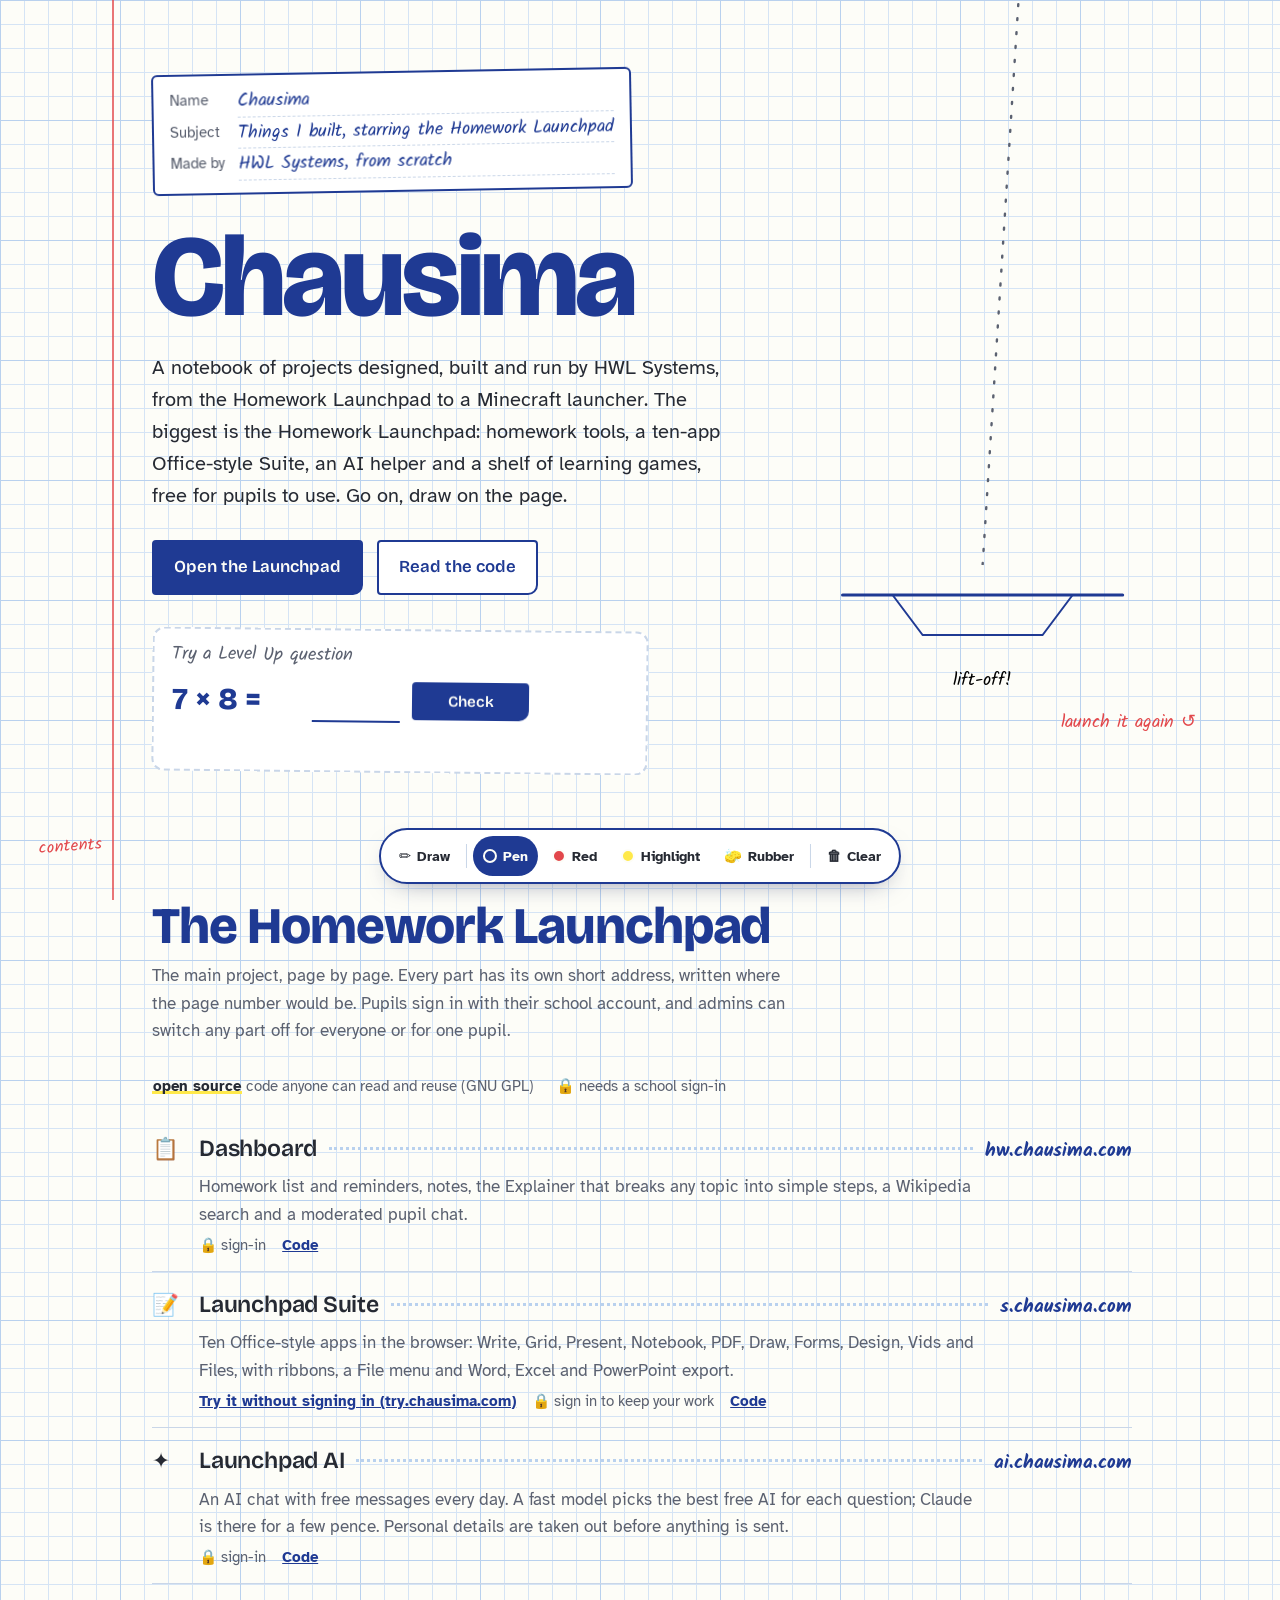
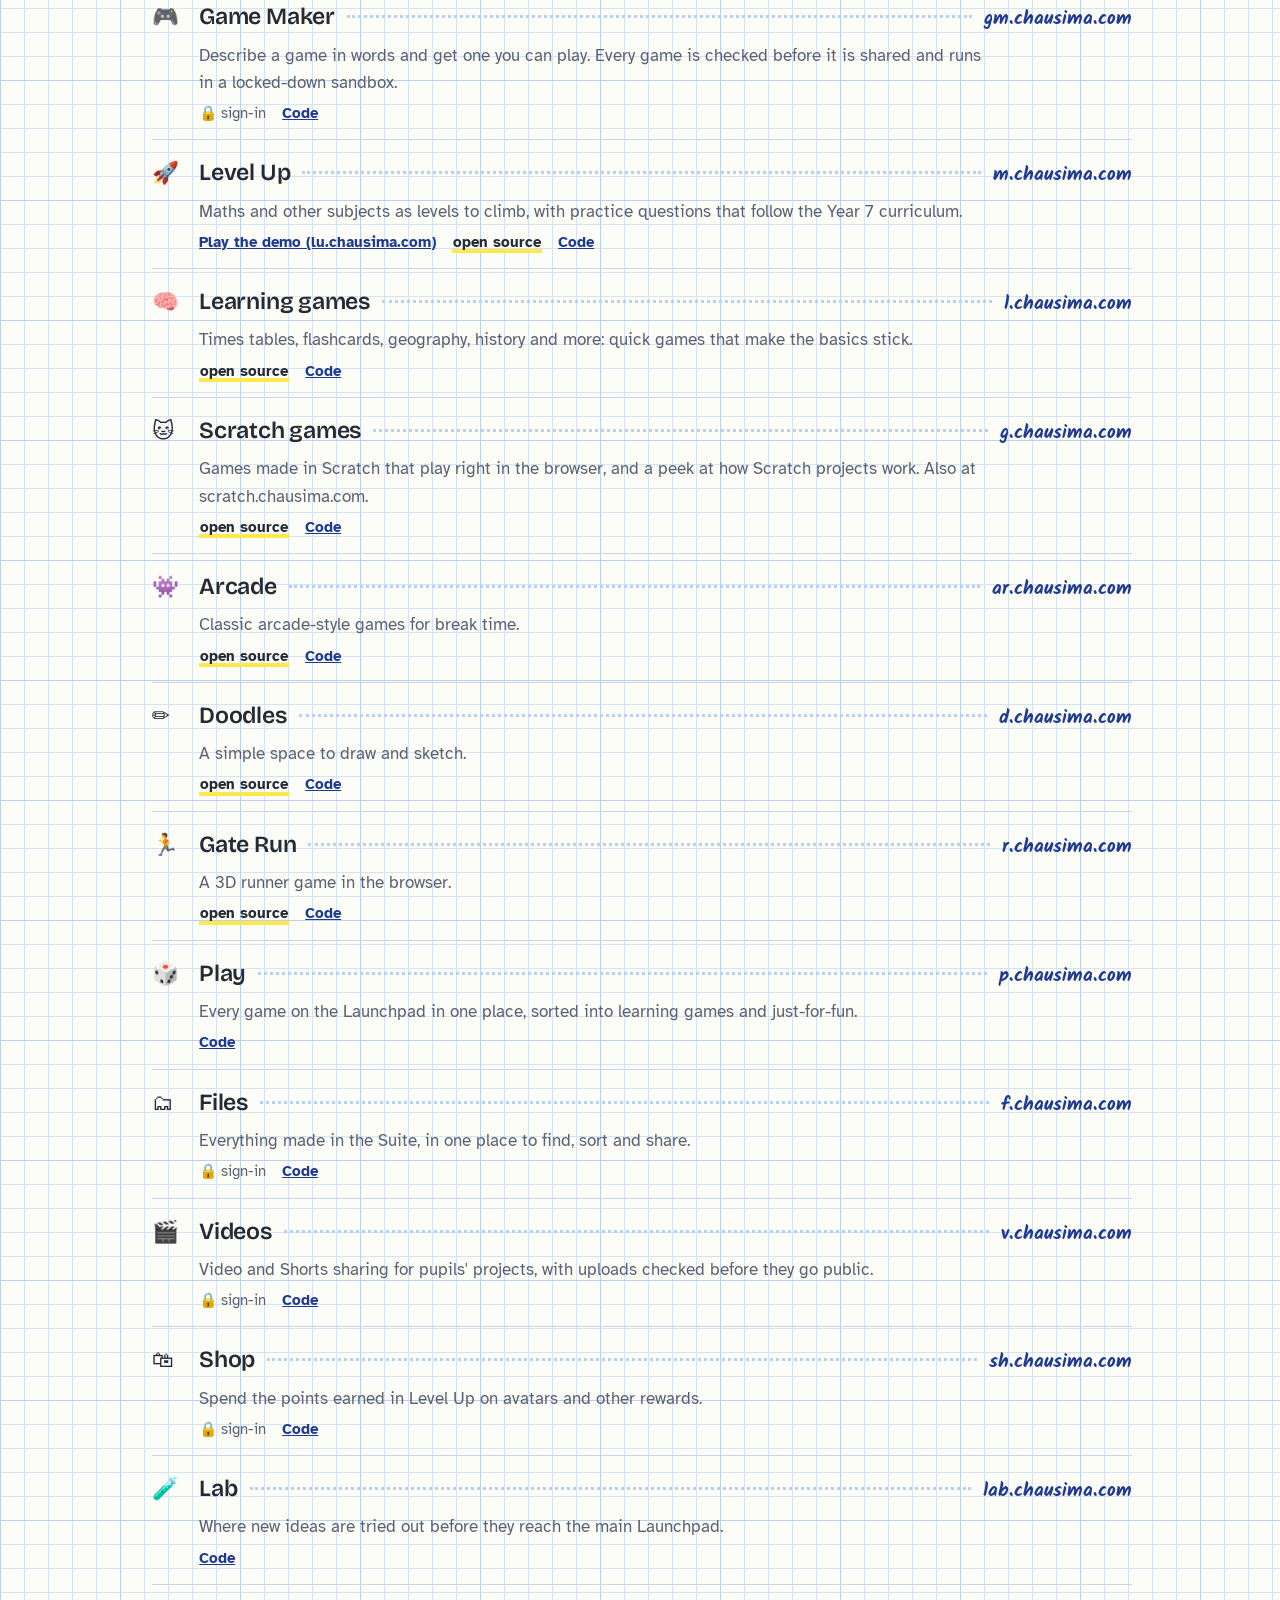
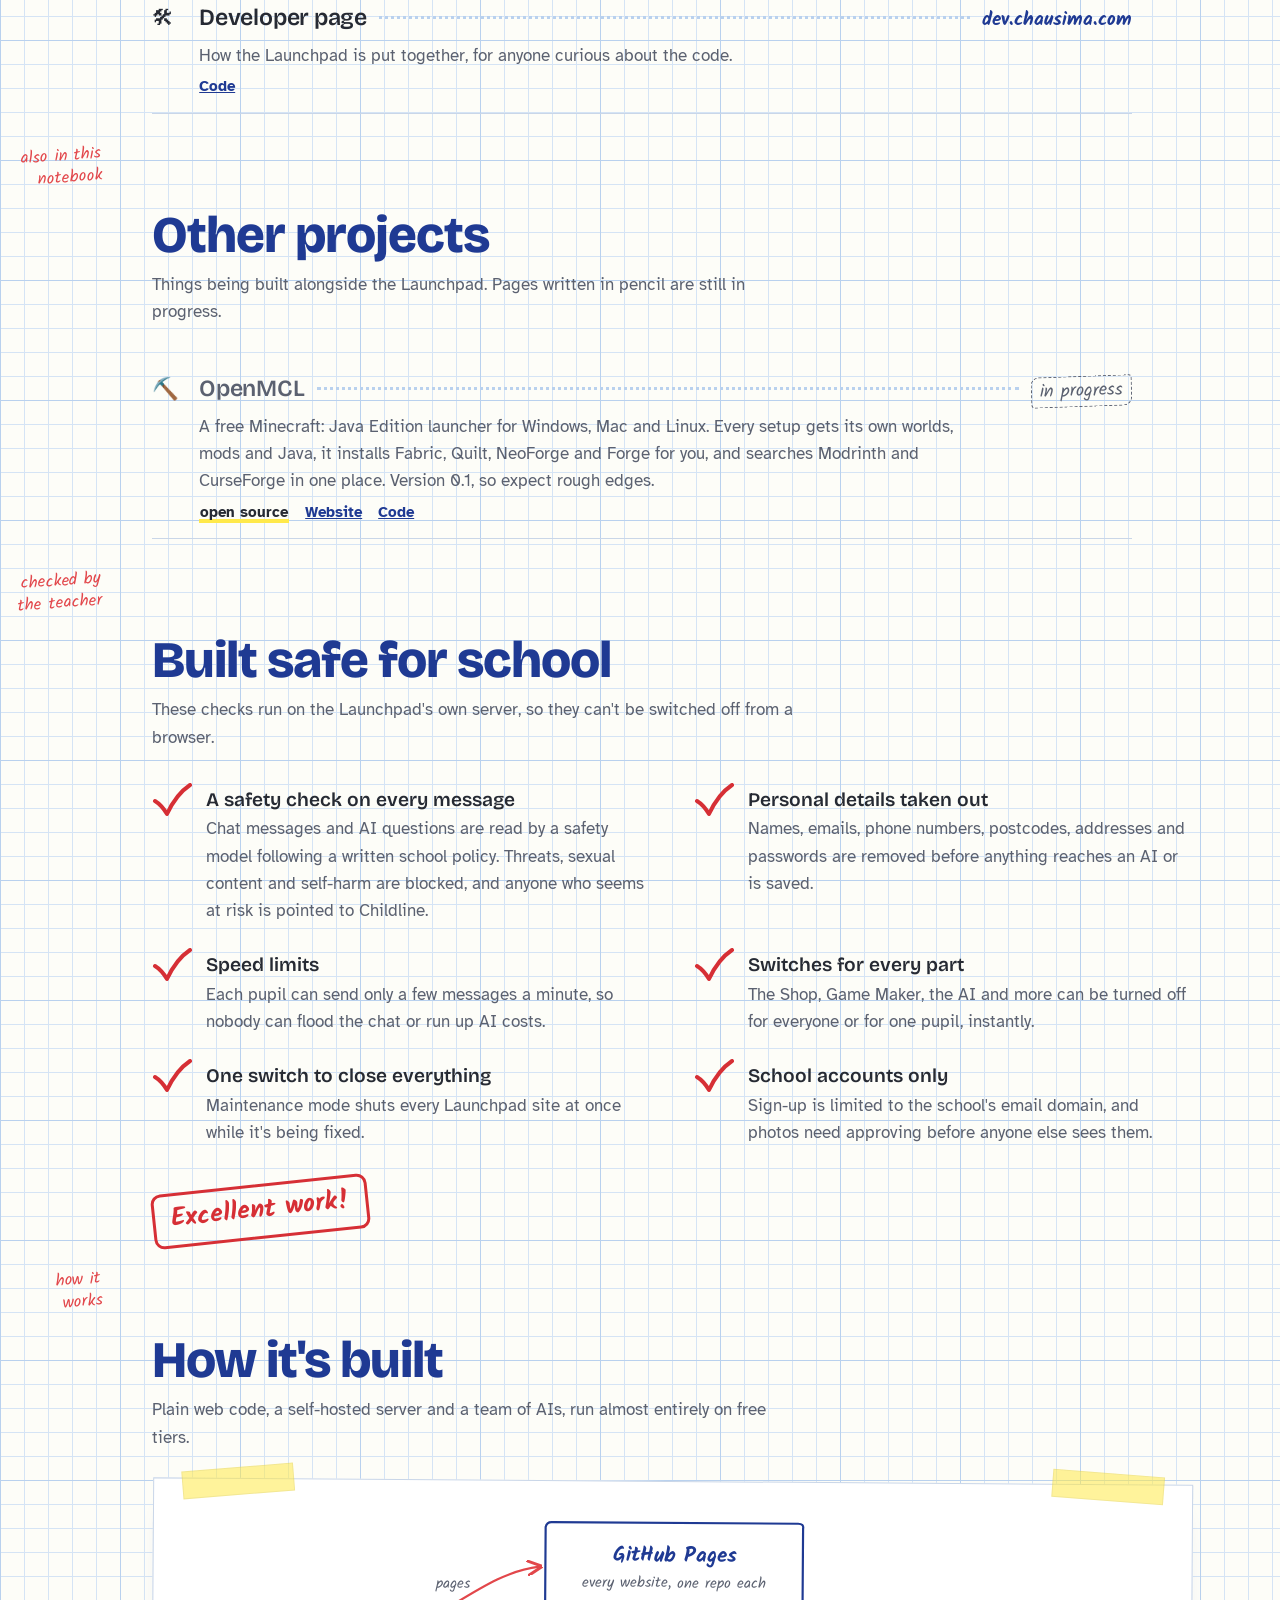
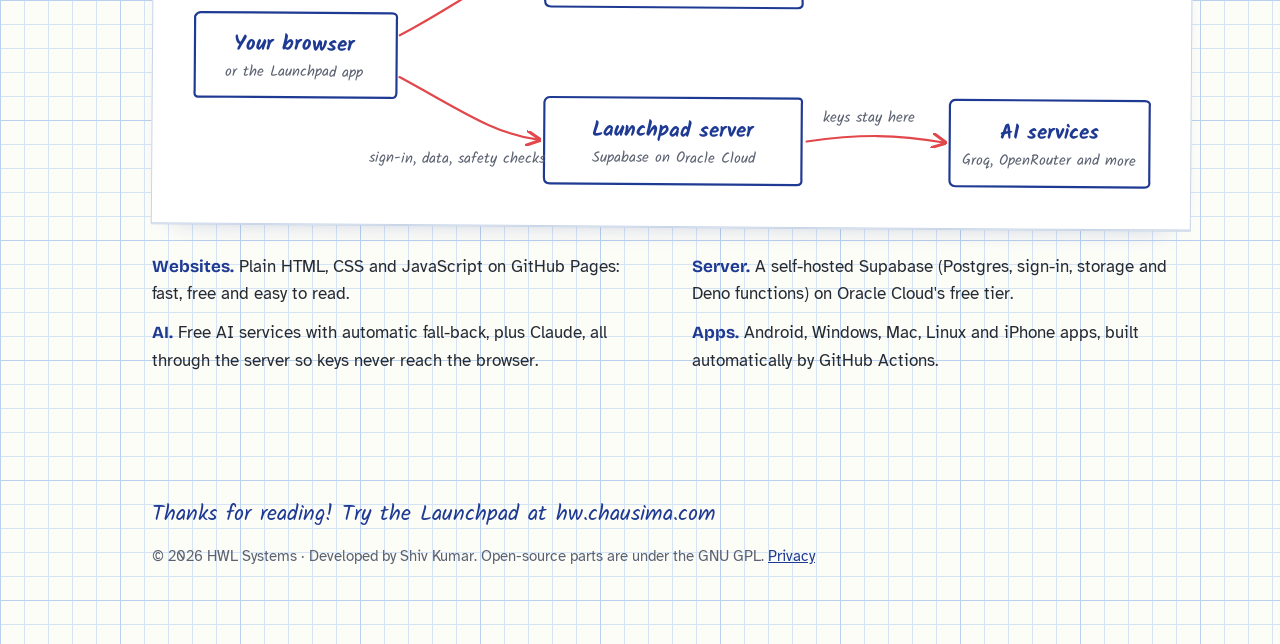
==== index.html @ c9f24bb0 "Rebrand: made by HWL Systems; Shiv Kumar credited in the footer Co-Authored-By: Claude Opus 5.5 <nor" ====
<!DOCTYPE html>
<html lang="en-GB">
<head>
<meta charset="utf-8">
<meta name="viewport" content="width=device-width, initial-scale=1">
<title>Chausima</title>
<meta name="description" content="Chausima by HWL Systems: a notebook of projects starring the Homework Launchpad - homework tools, an Office-style Suite, an AI helper and learning games.">
<link rel="icon" type="image/png" href="/favicon.png">
<meta name="theme-color" content="#1f3a93">
<link rel="preconnect" href="https://fonts.googleapis.com">
<link rel="preconnect" href="https://fonts.gstatic.com" crossorigin>
<link href="https://fonts.googleapis.com/css2?family=Bricolage+Grotesque:opsz,wght@12..96,400;12..96,600;12..96,800&family=Atkinson+Hyperlegible:ital,wght@0,400;0,700;1,400&family=Kalam:wght@400;700&display=swap" rel="stylesheet">
<style>
/* ---------- tokens: an exercise book (light) / a chalkboard (dark) ---------- */
:root{
  --paper:#fdfdf8; --grid:#d5e4f5; --grid-strong:#b9d1ee; --margin:#e2474b;
  --ink:#1f3a93; --graphite:#262a33; --soft:#5b6170; --hl:#ffe94a; --tick:#d62f35;
  --card:#ffffff; --line:#c9d6e8;
  --display:"Bricolage Grotesque",system-ui,sans-serif;
  --body:"Atkinson Hyperlegible",system-ui,sans-serif;
  --hand:"Kalam","Comic Sans MS",cursive;
  --m:112px; /* where the red margin line sits */
  color-scheme:light;
}
@media (prefers-color-scheme:dark){:root{
  --paper:#1d2a24; --grid:rgba(255,255,255,.05); --grid-strong:rgba(255,255,255,.09); --margin:#f07a7d;
  --ink:#f3f1e4; --graphite:#ecebe2; --soft:#aab4ad; --hl:#e8d34a; --tick:#ff8b8e;
  --card:#24332c; --line:rgba(255,255,255,.14); color-scheme:dark}}
*{box-sizing:border-box}
html{scroll-behavior:smooth}
body{margin:0;color:var(--graphite);font:17px/1.6 var(--body);
  background-color:var(--paper);
  background-image:
    linear-gradient(var(--grid-strong) 1px,transparent 1px),linear-gradient(90deg,var(--grid-strong) 1px,transparent 1px),
    linear-gradient(var(--grid) 1px,transparent 1px),linear-gradient(90deg,var(--grid) 1px,transparent 1px);
  background-size:120px 120px,120px 120px,24px 24px,24px 24px;}
body::before{content:"";position:fixed;top:0;bottom:0;left:var(--m);width:2px;background:var(--margin);opacity:.75;pointer-events:none;z-index:0}
a{color:var(--ink)}
:focus-visible{outline:3px solid var(--margin);outline-offset:3px;border-radius:4px}
.page{position:relative;z-index:1;padding-left:calc(var(--m) + 40px);padding-right:40px;max-width:1240px}
.note{font-family:var(--hand);color:var(--margin);font-size:1.15rem;line-height:1.3}
.skip{position:absolute;left:-999px}.skip:focus{left:16px;top:16px;background:var(--card);padding:8px 12px;z-index:9}

/* ---------- hero ---------- */
.hero{min-height:min(92vh,860px);display:grid;grid-template-columns:minmax(0,1.15fr) minmax(0,.85fr);align-items:center;gap:24px;padding-top:56px;padding-bottom:56px}
.cover{display:inline-grid;grid-template-columns:auto 1fr;gap:2px 14px;border:2px solid var(--ink);border-radius:6px;padding:12px 16px;background:var(--card);font-size:.95rem;margin-bottom:34px;transform:rotate(-1deg)}
.cover dt{color:var(--soft)}
.cover dd{margin:0;font-family:var(--hand);color:var(--ink);font-size:1.12rem;border-bottom:1px dashed var(--line)}
h1{font-family:var(--display);font-weight:800;color:var(--ink);font-size:clamp(3.1rem,9vw,7.4rem);line-height:.9;letter-spacing:-.035em;margin:0 0 22px;font-variation-settings:"opsz" 96}
h1 .row{display:block}
h1 .row+.row{padding-left:.55em}
.lede{font-size:1.25rem;max-width:34em;margin:0 0 28px;color:var(--graphite)}
.actions{display:flex;flex-wrap:wrap;gap:14px;align-items:center}
.tab{display:inline-block;text-decoration:none;font-family:var(--display);font-weight:600;font-size:1.05rem;padding:12px 20px;border-radius:4px 4px 10px 4px;border:2px solid var(--ink)}
.tab.go{background:var(--ink);color:var(--paper)}
.tab.go:hover{transform:translateY(-1px)}
.tab.code{color:var(--ink);background:var(--card)}
.rocketbox{position:relative;height:min(78vh,640px)}
.rocketbox svg{position:absolute;inset:0;width:100%;height:100%;overflow:visible}
.pen{fill:none;stroke:var(--ink);stroke-width:3.2;stroke-linecap:round;stroke-linejoin:round}
.pen.red{stroke:var(--margin)}
.pen.thin{stroke-width:2}
.flame{fill:var(--hl);stroke:var(--margin);stroke-width:2.4;stroke-linejoin:round}
.trail{fill:none;stroke:var(--soft);stroke-width:2.4;stroke-dasharray:2 12;stroke-linecap:round}
.relaunch{position:absolute;right:0;bottom:-6px;background:none;border:0;cursor:pointer;padding:6px 4px}
.relaunch:hover{text-decoration:underline}
/* the one moment: draw, then lift off */
#rocket .draw{stroke-dasharray:var(--len);stroke-dashoffset:var(--len)}
.drawn #rocket .draw{animation:ink 1.1s cubic-bezier(.6,.1,.3,1) forwards;animation-delay:var(--d,0s)}
@keyframes ink{to{stroke-dashoffset:0}}
#ship{transform-box:view-box;transform-origin:200px 380px}
.flame,.trail{opacity:0}
.body{fill:var(--paper)}
.trailmask{stroke-dasharray:1110;stroke-dashoffset:1110}
.launch .flame{animation:flicker .12s steps(2) infinite alternate;opacity:1}
@keyframes flicker{to{transform:scaleY(1.18) translateY(3px)}}
.launch #ship{animation:lift 2.3s cubic-bezier(.55,0,.75,.2) .35s forwards}
@keyframes lift{0%{transform:translate(0,0)}8%{transform:translate(-2px,2px)}16%{transform:translate(2px,0)}100%{transform:translate(70px,-1100px) rotate(8deg)}}
.launch .trail{opacity:1}
.launch .trailmask{animation:reveal 2.3s cubic-bezier(.55,0,.75,.2) .35s forwards}
@keyframes reveal{to{stroke-dashoffset:0}}
.launch .padtext{animation:fade .6s 2.2s forwards}
.padtext{opacity:0}
@keyframes fade{to{opacity:1}}

/* ---------- sections ---------- */
section{padding:72px 0 24px}
h2{font-family:var(--display);font-weight:800;color:var(--ink);font-size:clamp(2rem,4.6vw,3.2rem);letter-spacing:-.02em;line-height:1;margin:0 0 10px}
.intro{max-width:38em;color:var(--soft);margin:0 0 30px}
.hasnote{position:relative}
.hasnote>.note.side{position:absolute;right:calc(100% + 50px);top:8px;width:92px;font-size:1.05rem;text-align:right;transform:rotate(-4deg)}

/* contents page */
.contents{list-style:none;margin:0;padding:0;max-width:980px}
.contents li{border-bottom:1px solid var(--line)}
.entry{display:grid;grid-template-columns:2.2rem minmax(0,auto) 1fr auto;align-items:baseline;gap:0 12px;padding:14px 0 6px}
.entry .ic{font-size:1.35rem;line-height:1}
.entry h3{margin:0;font-family:var(--display);font-weight:600;font-size:1.45rem;color:var(--graphite);letter-spacing:-.01em}
.entry .dots{border-bottom:3px dotted var(--grid-strong);transform:translateY(-6px);min-width:24px}
.entry .short{font-family:var(--hand);font-weight:700;color:var(--ink);font-size:1.2rem;text-decoration:none;white-space:nowrap}
.entry .short:hover{text-decoration:underline}
.desc{display:grid;grid-template-columns:2.2rem 1fr;gap:0 12px;padding:0 0 14px;color:var(--soft)}
.desc p{margin:0;max-width:46em}
.desc .meta{display:flex;flex-wrap:wrap;gap:6px 16px;margin-top:6px;font-size:.92rem}
.desc .meta a{font-weight:700}
.os{background:linear-gradient(transparent 80%,var(--hl) 80%,var(--hl) 96%,transparent 96%);color:var(--graphite);font-weight:700;padding:0 1px}
.login{color:var(--soft)}
.legend{display:flex;flex-wrap:wrap;gap:8px 22px;margin:0 0 18px;font-size:.95rem;color:var(--soft)}

/* marking: the safety section */
.marked{list-style:none;margin:0;padding:0;display:grid;grid-template-columns:repeat(auto-fit,minmax(min(100%,420px),1fr));gap:18px 44px;max-width:1040px}
.marked li{position:relative;padding:4px 0 4px 54px}
.marked svg.tick{position:absolute;left:0;top:2px;width:40px;height:34px}
.marked b{display:block;font-family:var(--display);font-weight:600;font-size:1.2rem;color:var(--graphite)}
.marked span{color:var(--soft)}
.stamp{display:inline-block;margin-top:34px;font-family:var(--hand);font-weight:700;color:var(--tick);font-size:1.6rem;border:3px solid var(--tick);border-radius:10px;padding:4px 16px;transform:rotate(-6deg)}

/* the stuck-in diagram */
.sheet{background:var(--card);border:1px solid var(--line);padding:22px 22px 14px;max-width:1040px;transform:rotate(.4deg);box-shadow:0 1px 0 var(--line),0 14px 30px -24px rgba(31,58,147,.45);position:relative}
.sheet::before,.sheet::after{content:"";position:absolute;top:-12px;width:110px;height:26px;background:rgba(255,233,74,.55);border:1px solid rgba(0,0,0,.05)}
.sheet::before{left:28px;transform:rotate(-5deg)}.sheet::after{right:28px;transform:rotate(4deg)}
.sheet svg{width:100%;height:auto;display:block}
.sheet text{font-family:var(--hand);fill:var(--graphite)}
.sheet .box{fill:none;stroke:var(--ink);stroke-width:2.2}
.sheet .arr{fill:none;stroke:var(--margin);stroke-width:2.2;stroke-linecap:round;marker-end:url(#head)}
.sheet .label{font-size:21px;font-weight:700;fill:var(--ink)}
.sheet .small{font-size:15px;fill:var(--soft)}
.stack{display:grid;grid-template-columns:repeat(auto-fit,minmax(min(100%,420px),1fr));gap:12px 40px;margin-top:26px;max-width:1040px}
.stack p{margin:0}
.stack b{font-family:var(--display);color:var(--ink)}

footer{padding:80px 0 60px;color:var(--soft);font-size:.95rem}
footer .note{font-size:1.4rem;color:var(--ink);margin-bottom:8px}


/* ---------- live question ---------- */
.quiz{position:relative;display:grid;grid-template-columns:auto 5.5rem auto auto;align-items:center;gap:8px 12px;margin-top:34px;padding:14px 18px;background:var(--card);border:2px dashed var(--line);border-radius:12px;max-width:31rem;transform:rotate(.6deg)}
.qhead{grid-column:1/-1;margin:0;color:var(--soft)}
.qq{font-family:var(--display);font-weight:800;font-size:1.9rem;color:var(--ink)}
.quiz input{font:700 1.6rem var(--hand);color:var(--ink);width:100%;border:0;border-bottom:2px solid var(--ink);background:transparent;padding:0 4px;text-align:center}
.quiz input:focus{outline:none;border-bottom-color:var(--margin)}
.qbtn{padding:8px 14px;font-size:.95rem}
.qmark{width:48px;height:40px}
.qmark svg{width:48px;height:40px}
.qmark path{fill:none;stroke:var(--tick);stroke-width:5;stroke-linecap:round;stroke-linejoin:round;stroke-dasharray:80;stroke-dashoffset:80;animation:ink .45s ease-out forwards}
.qmsg{grid-column:1/-1;margin:0;min-height:1.3em}
/* ---------- pen circle on the short links ---------- */
.short{position:relative}
.short svg.ring{position:absolute;left:-10px;top:-9px;width:calc(100% + 20px);height:calc(100% + 18px);pointer-events:none;overflow:visible}
.short svg.ring path{fill:none;stroke:var(--margin);stroke-width:2.4;stroke-linecap:round;stroke-dasharray:101;stroke-dashoffset:101;vector-effect:non-scaling-stroke;opacity:0}
.short:hover svg.ring path,.short:focus-visible svg.ring path{opacity:1}
.short:hover svg.ring path,.short:focus-visible svg.ring path{animation:ink .5s ease-out forwards}
/* ---------- draw on the page ---------- */
#ink{position:absolute;left:0;top:0;z-index:5;pointer-events:none;touch-action:auto}
.drawing #ink{pointer-events:auto;touch-action:none;cursor:crosshair}
.drawing .page{user-select:none}
.case{position:fixed;left:50%;bottom:16px;transform:translateX(-50%);z-index:8;display:flex;align-items:center;gap:4px;padding:6px 8px;background:var(--card);border:2px solid var(--ink);border-radius:999px;box-shadow:0 10px 26px -14px rgba(20,30,80,.55)}
.case button{border:0;background:transparent;color:var(--graphite);font:600 .9rem var(--body);height:40px;min-width:40px;padding:0 10px;border-radius:999px;cursor:pointer;display:flex;align-items:center;gap:6px}
.case button:hover{background:var(--grid)}
.case button[aria-pressed="true"]{background:var(--ink);color:var(--paper)}
.case .dot{width:14px;height:14px;border-radius:50%;display:inline-block;border:2px solid var(--paper)}
.case .sep{width:1px;height:24px;background:var(--line);margin:0 2px}
.case .lbl{white-space:nowrap}
@media (max-width:520px){.case .lbl{display:none}.case{gap:2px;padding:5px}}
@media print{.case,#ink{display:none}}

/* ---------- the rocket that pulls you back to the top ---------- */
.totop{position:fixed;right:18px;bottom:16px;z-index:9;width:58px;height:72px;border:0;background:transparent;cursor:pointer;padding:0;opacity:0;transform:translateY(20px);transition:opacity .25s,transform .25s;pointer-events:none}
.totop.show{opacity:1;transform:none;pointer-events:auto}
.totop svg{width:100%;height:100%;overflow:visible}
.totop .b,.tow .b{fill:var(--paper);stroke:var(--ink);stroke-width:3;stroke-linejoin:round}
.totop .f,.tow .f{fill:none;stroke:var(--margin);stroke-width:3;stroke-linejoin:round;stroke-linecap:round}
.totop .w,.tow .w{fill:none;stroke:var(--ink);stroke-width:2.4}
.totop:hover .b,.totop:focus-visible .b{fill:var(--hl)}
.totop .tip{position:absolute;right:64px;bottom:22px;white-space:nowrap;font-family:var(--hand);color:var(--margin);font-size:1.05rem;opacity:0;transition:opacity .2s}
.totop:hover .tip,.totop:focus-visible .tip{opacity:1}
.tow{position:fixed;z-index:9;pointer-events:none;width:58px;height:72px}
.tow svg{width:100%;height:100%;overflow:visible}
.tow .rope{position:absolute;left:50%;top:70px;width:0;border-left:3px dotted var(--soft);height:var(--rope,0px)}
.tow .flame2{fill:var(--hl);stroke:var(--margin);stroke-width:2;animation:flicker .1s steps(2) infinite alternate;transform-origin:29px 66px}
@media (max-width:520px){.totop{bottom:76px;right:12px}}

.pencil{font-family:var(--hand);font-size:1.15rem;color:var(--soft);white-space:nowrap;padding:0 8px;border:1.5px dashed var(--soft);border-radius:8px 3px 9px 4px;transform:rotate(-2deg);display:inline-block}
#more .entry h3{color:var(--soft)}

@media (max-width:900px){
  :root{--m:14px}
  body{background-size:96px 96px,96px 96px,24px 24px,24px 24px}
  .page{padding-left:34px;padding-right:18px}
  .hero{grid-template-columns:1fr;min-height:0;padding-top:28px}
  .rocketbox{height:420px;order:-1;margin:-10px 0 -30px}
  .hasnote>.note.side{position:static;display:block;width:auto;text-align:left;transform:none;margin-bottom:6px}
  .entry{grid-template-columns:1.8rem minmax(0,1fr) auto}
  .entry .dots{display:none}
  .desc{grid-template-columns:1.8rem 1fr}
}
@media (prefers-reduced-motion:reduce){
  html{scroll-behavior:auto}
  #rocket .draw{stroke-dashoffset:0!important;animation:none!important}
  .launch #ship,.launch .trailmask,.launch .flame,.launch .padtext{animation:none!important}
  .padtext{opacity:1}
}
</style>
</head>
<body>
<a class="skip" href="#parts">Skip to the contents</a>
<div class="page">

<header class="hero">
  <div>
    <dl class="cover">
      <dt>Name</dt><dd>Chausima</dd>
      <dt>Subject</dt><dd>Things I built, starring the Homework Launchpad</dd>
      <dt>Made by</dt><dd>HWL Systems, from scratch</dd>
    </dl>
    <h1>Chausima</h1>
    <p class="lede">A notebook of projects designed, built and run by HWL Systems, from the Homework Launchpad to a Minecraft launcher. The biggest is the Homework Launchpad: homework tools, a ten-app Office-style Suite, an AI helper and a shelf of learning games, free for pupils to use. Go on, draw on the page.</p>
    <div class="actions">
      <a class="tab go" href="https://hw.chausima.com">Open the Launchpad</a>
      <a class="tab code" href="https://code.chausima.com">Read the code</a>
    </div>
    <form class="quiz" id="quiz" autocomplete="off">
      <p class="note qhead">Try a Level Up question</p>
      <label for="qa" class="qq" id="qq">7 × 8 =</label>
      <input id="qa" inputmode="numeric" pattern="[0-9]*" maxlength="4" aria-describedby="qmsg">
      <button type="submit" class="tab go qbtn">Check</button>
      <span class="qmark" id="qmark" aria-hidden="true"></span>
      <p class="qmsg note" id="qmsg" role="status"></p>
    </form>
  </div>

  <div class="rocketbox" aria-hidden="true">
    <svg id="rocket" viewBox="0 0 400 640" role="img">
      <!-- the launch trail, revealed as the rocket climbs -->
      <defs><mask id="tm" maskUnits="userSpaceOnUse" x="-200" y="-900" width="800" height="1500"><path class="trailmask" d="M200 470 L 270 -630" stroke="#fff" stroke-width="14" fill="none"/></mask></defs>
      <path class="trail" mask="url(#tm)" d="M200 470 L 270 -630"/>
      <g id="ship">
        <path class="flame" d="M184 446 Q200 520 216 446 Q208 470 200 492 Q192 470 184 446Z"/>
        <!-- body -->
        <path class="pen draw body" style="--len:760;--d:.0s" d="M200 150 C 240 190, 252 260, 248 330 L 246 440 L 154 440 L 152 330 C 148 260, 160 190, 200 150 Z"/>
        <!-- window -->
        <circle class="pen draw" style="--len:190;--d:.55s" cx="200" cy="262" r="28"/>
        <circle class="pen thin draw" style="--len:120;--d:.75s" cx="200" cy="262" r="17"/>
        <!-- fins -->
        <path class="pen red draw" style="--len:260;--d:.85s" d="M154 360 L 112 420 L 116 452 L 154 432"/>
        <path class="pen red draw" style="--len:260;--d:.95s" d="M246 360 L 288 420 L 284 452 L 246 432"/>
        <!-- nozzle and stripes -->
        <path class="pen draw" style="--len:140;--d:1.05s" d="M176 440 L 182 456 L 218 456 L 224 440"/>
        <path class="pen thin draw" style="--len:110;--d:1.15s" d="M156 330 Q 200 342 244 330"/>
        <path class="pen thin draw" style="--len:110;--d:1.2s" d="M154 378 Q 200 390 246 378"/>
      </g>
      <!-- the pad -->
      <path class="pen draw" style="--len:330;--d:1.3s" d="M60 500 L 340 500"/>
      <path class="pen thin draw" style="--len:180;--d:1.45s" d="M110 500 L 140 540 M 290 500 L 260 540 M 140 540 L 260 540"/>
      <text class="note padtext" x="200" y="590" text-anchor="middle">lift-off!</text>
    </svg>
    <button class="relaunch note" type="button" id="again">launch it again ↺</button>
  </div>
</header>

<main id="main">
<section id="parts" class="hasnote">
  <span class="note side">contents</span>
  <h2>The Homework Launchpad</h2>
  <p class="intro">The main project, page by page. Every part has its own short address, written where the page number would be. Pupils sign in with their school account, and admins can switch any part off for everyone or for one pupil.</p>
  <div class="legend"><span><span class="os">open source</span> code anyone can read and reuse (GNU GPL)</span><span class="login">🔒 needs a school sign-in</span></div>
  <ol class="contents">
    <li><div class="entry"><span class="ic">📋</span><h3>Dashboard</h3><span class="dots"></span><a class="short" href="https://hw.chausima.com">hw.chausima.com</a></div>
      <div class="desc"><span></span><div><p>Homework list and reminders, notes, the Explainer that breaks any topic into simple steps, a Wikipedia search and a moderated pupil chat.</p><div class="meta"><span class="login">🔒 sign-in</span><a href="https://code.chausima.com/#/heh-homework">Code</a></div></div></div></li>
    <li><div class="entry"><span class="ic">📝</span><h3>Launchpad Suite</h3><span class="dots"></span><a class="short" href="https://s.chausima.com">s.chausima.com</a></div>
      <div class="desc"><span></span><div><p>Ten Office-style apps in the browser: Write, Grid, Present, Notebook, PDF, Draw, Forms, Design, Vids and Files, with ribbons, a File menu and Word, Excel and PowerPoint export.</p><div class="meta"><a href="https://try.chausima.com">Try it without signing in (try.chausima.com)</a><span class="login">🔒 sign in to keep your work</span><a href="https://code.chausima.com/#/heh-suite">Code</a></div></div></div></li>
    <li><div class="entry"><span class="ic">✦</span><h3>Launchpad AI</h3><span class="dots"></span><a class="short" href="https://ai.chausima.com">ai.chausima.com</a></div>
      <div class="desc"><span></span><div><p>An AI chat with free messages every day. A fast model picks the best free AI for each question; Claude is there for a few pence. Personal details are taken out before anything is sent.</p><div class="meta"><span class="login">🔒 sign-in</span><a href="https://code.chausima.com/#/heh-ai">Code</a></div></div></div></li>
    <li><div class="entry"><span class="ic">🎮</span><h3>Game Maker</h3><span class="dots"></span><a class="short" href="https://gm.chausima.com">gm.chausima.com</a></div>
      <div class="desc"><span></span><div><p>Describe a game in words and get one you can play. Every game is checked before it is shared and runs in a locked-down sandbox.</p><div class="meta"><span class="login">🔒 sign-in</span><a href="https://code.chausima.com/#/heh-sandbox">Code</a></div></div></div></li>
    <li><div class="entry"><span class="ic">🚀</span><h3>Level Up</h3><span class="dots"></span><a class="short" href="https://m.chausima.com">m.chausima.com</a></div>
      <div class="desc"><span></span><div><p>Maths and other subjects as levels to climb, with practice questions that follow the Year 7 curriculum.</p><div class="meta"><a href="https://lu.chausima.com">Play the demo (lu.chausima.com)</a><span class="os">open source</span><a href="https://code.chausima.com/#/heh-launchpad-learn">Code</a></div></div></div></li>
    <li><div class="entry"><span class="ic">🧠</span><h3>Learning games</h3><span class="dots"></span><a class="short" href="https://l.chausima.com">l.chausima.com</a></div>
      <div class="desc"><span></span><div><p>Times tables, flashcards, geography, history and more: quick games that make the basics stick.</p><div class="meta"><span class="os">open source</span><a href="https://code.chausima.com/#/heh-launchpad-learn">Code</a></div></div></div></li>
    <li><div class="entry"><span class="ic">🐱</span><h3>Scratch games</h3><span class="dots"></span><a class="short" href="https://g.chausima.com">g.chausima.com</a></div>
      <div class="desc"><span></span><div><p>Games made in Scratch that play right in the browser, and a peek at how Scratch projects work. Also at scratch.chausima.com.</p><div class="meta"><span class="os">open source</span><a href="https://code.chausima.com/#/heh-launchpad-scratch">Code</a></div></div></div></li>
    <li><div class="entry"><span class="ic">👾</span><h3>Arcade</h3><span class="dots"></span><a class="short" href="https://ar.chausima.com">ar.chausima.com</a></div>
      <div class="desc"><span></span><div><p>Classic arcade-style games for break time.</p><div class="meta"><span class="os">open source</span><a href="https://code.chausima.com/#/heh-arcade">Code</a></div></div></div></li>
    <li><div class="entry"><span class="ic">✏️</span><h3>Doodles</h3><span class="dots"></span><a class="short" href="https://d.chausima.com">d.chausima.com</a></div>
      <div class="desc"><span></span><div><p>A simple space to draw and sketch.</p><div class="meta"><span class="os">open source</span><a href="https://code.chausima.com/#/heh-doodles">Code</a></div></div></div></li>
    <li><div class="entry"><span class="ic">🏃</span><h3>Gate Run</h3><span class="dots"></span><a class="short" href="https://r.chausima.com">r.chausima.com</a></div>
      <div class="desc"><span></span><div><p>A 3D runner game in the browser.</p><div class="meta"><span class="os">open source</span><a href="https://code.chausima.com/#/heh-launchpad-game">Code</a></div></div></div></li>
    <li><div class="entry"><span class="ic">🎲</span><h3>Play</h3><span class="dots"></span><a class="short" href="https://p.chausima.com">p.chausima.com</a></div>
      <div class="desc"><span></span><div><p>Every game on the Launchpad in one place, sorted into learning games and just-for-fun.</p><div class="meta"><a href="https://code.chausima.com/#/heh-play">Code</a></div></div></div></li>
    <li><div class="entry"><span class="ic">🗂</span><h3>Files</h3><span class="dots"></span><a class="short" href="https://f.chausima.com">f.chausima.com</a></div>
      <div class="desc"><span></span><div><p>Everything made in the Suite, in one place to find, sort and share.</p><div class="meta"><span class="login">🔒 sign-in</span><a href="https://code.chausima.com/#/heh-files">Code</a></div></div></div></li>
    <li><div class="entry"><span class="ic">🎬</span><h3>Videos</h3><span class="dots"></span><a class="short" href="https://v.chausima.com">v.chausima.com</a></div>
      <div class="desc"><span></span><div><p>Video and Shorts sharing for pupils' projects, with uploads checked before they go public.</p><div class="meta"><span class="login">🔒 sign-in</span><a href="https://code.chausima.com/#/heh-hosting">Code</a></div></div></div></li>
    <li><div class="entry"><span class="ic">🛍</span><h3>Shop</h3><span class="dots"></span><a class="short" href="https://sh.chausima.com">sh.chausima.com</a></div>
      <div class="desc"><span></span><div><p>Spend the points earned in Level Up on avatars and other rewards.</p><div class="meta"><span class="login">🔒 sign-in</span><a href="https://code.chausima.com/#/heh-shop">Code</a></div></div></div></li>
    <li><div class="entry"><span class="ic">🧪</span><h3>Lab</h3><span class="dots"></span><a class="short" href="https://lab.chausima.com">lab.chausima.com</a></div>
      <div class="desc"><span></span><div><p>Where new ideas are tried out before they reach the main Launchpad.</p><div class="meta"><a href="https://code.chausima.com/#/heh-launchpad-lab">Code</a></div></div></div></li>
    <li><div class="entry"><span class="ic">🛠</span><h3>Developer page</h3><span class="dots"></span><a class="short" href="https://dev.chausima.com">dev.chausima.com</a></div>
      <div class="desc"><span></span><div><p>How the Launchpad is put together, for anyone curious about the code.</p><div class="meta"><a href="https://code.chausima.com/#/silocell.github.io">Code</a></div></div></div></li>
  </ol>
</section>

<section id="more" class="hasnote">
  <span class="note side">also in this notebook</span>
  <h2>Other projects</h2>
  <p class="intro">Things being built alongside the Launchpad. Pages written in pencil are still in progress.</p>
  <ol class="contents">
    <li><div class="entry"><span class="ic">⛏️</span><h3>OpenMCL</h3><span class="dots"></span><span class="pencil">in progress</span></div>
      <div class="desc"><span></span><div><p>A free Minecraft: Java Edition launcher for Windows, Mac and Linux. Every setup gets its own worlds, mods and Java, it installs Fabric, Quilt, NeoForge and Forge for you, and searches Modrinth and CurseForge in one place. Version 0.1, so expect rough edges.</p><div class="meta"><span class="os">open source</span><a href="https://silocell.github.io/OpenMCL-Launcher/">Website</a><a href="https://code.chausima.com/#/OpenMCL-Launcher">Code</a></div></div></div></li>
  </ol>
</section>

<section id="safety" class="hasnote">
  <span class="note side">checked by the teacher</span>
  <h2>Built safe for school</h2>
  <p class="intro">These checks run on the Launchpad's own server, so they can't be switched off from a browser.</p>
  <svg width="0" height="0" style="position:absolute"><defs><symbol id="t" viewBox="0 0 40 34"><path d="M3 18 C 8 21, 12 26, 15 31 C 21 18, 29 8, 38 2" fill="none" stroke="var(--tick)" stroke-width="4" stroke-linecap="round" stroke-linejoin="round"/></symbol></defs></svg>
  <ul class="marked">
    <li><svg class="tick" aria-hidden="true"><use href="#t"/></svg><b>A safety check on every message</b><span>Chat messages and AI questions are read by a safety model following a written school policy. Threats, sexual content and self-harm are blocked, and anyone who seems at risk is pointed to Childline.</span></li>
    <li><svg class="tick" aria-hidden="true"><use href="#t"/></svg><b>Personal details taken out</b><span>Names, emails, phone numbers, postcodes, addresses and passwords are removed before anything reaches an AI or is saved.</span></li>
    <li><svg class="tick" aria-hidden="true"><use href="#t"/></svg><b>Speed limits</b><span>Each pupil can send only a few messages a minute, so nobody can flood the chat or run up AI costs.</span></li>
    <li><svg class="tick" aria-hidden="true"><use href="#t"/></svg><b>Switches for every part</b><span>The Shop, Game Maker, the AI and more can be turned off for everyone or for one pupil, instantly.</span></li>
    <li><svg class="tick" aria-hidden="true"><use href="#t"/></svg><b>One switch to close everything</b><span>Maintenance mode shuts every Launchpad site at once while it's being fixed.</span></li>
    <li><svg class="tick" aria-hidden="true"><use href="#t"/></svg><b>School accounts only</b><span>Sign-up is limited to the school's email domain, and photos need approving before anyone else sees them.</span></li>
  </ul>
  <span class="stamp" aria-hidden="true">Excellent work!</span>
</section>

<section id="built" class="hasnote">
  <span class="note side">how it works</span>
  <h2>How it's built</h2>
  <p class="intro">Plain web code, a self-hosted server and a team of AIs, run almost entirely on free tiers.</p>
  <div class="sheet" role="img" aria-label="Diagram: a pupil's browser or app loads the websites from GitHub Pages, and talks to the Launchpad server on Oracle Cloud, which runs Supabase and asks the AI services.">
    <svg viewBox="0 0 1000 310" aria-hidden="true">
      <defs><marker id="head" viewBox="0 0 10 10" refX="8" refY="5" markerWidth="7" markerHeight="7" orient="auto-start-reverse"><path d="M0 0 L10 5 L0 10" fill="none" stroke="var(--margin)" stroke-width="2"/></marker></defs>
      <path class="box" d="M20 116 q2 -4 6 -4 h192 q6 0 5 6 v74 q0 6 -6 5 h-192 q-6 1 -5 -6z"/>
      <text class="label" x="120" y="150" text-anchor="middle">Your browser</text>
      <text class="small" x="120" y="176" text-anchor="middle">or the Launchpad app</text>
      <path class="box" d="M372 24 q1 -5 6 -5 h248 q6 0 5 5 v74 q1 6 -5 6 h-248 q-6 0 -6 -6z"/>
      <text class="label" x="502" y="58" text-anchor="middle">GitHub Pages</text>
      <text class="small" x="502" y="84" text-anchor="middle">every website, one repo each</text>
      <path class="box" d="M372 200 q1 -5 6 -5 h248 q6 -1 5 5 v76 q1 6 -5 6 h-248 q-6 0 -6 -6z"/>
      <text class="label" x="502" y="234" text-anchor="middle">Launchpad server</text>
      <text class="small" x="502" y="260" text-anchor="middle">Supabase on Oracle Cloud</text>
      <path class="box" d="M780 200 q1 -5 6 -5 h190 q6 0 5 5 v76 q1 6 -5 6 h-190 q-6 0 -6 -6z"/>
      <text class="label" x="880" y="234" text-anchor="middle">AI services</text>
      <text class="small" x="880" y="260" text-anchor="middle">Groq, OpenRouter and more</text>
      <path class="arr" d="M226 134 C 290 100, 320 70, 366 64"/>
      <path class="arr" d="M226 176 C 290 210, 320 232, 366 238"/>
      <path class="arr" d="M636 238 C 690 230, 726 230, 774 238"/>
      <text class="small" x="262" y="86">pages</text>
      <text class="small" x="196" y="262">sign-in, data, safety checks</text>
      <text class="small" x="652" y="218">keys stay here</text>
    </svg>
  </div>
  <div class="stack">
    <p><b>Websites.</b> Plain HTML, CSS and JavaScript on GitHub Pages: fast, free and easy to read.</p>
    <p><b>Server.</b> A self-hosted Supabase (Postgres, sign-in, storage and Deno functions) on Oracle Cloud's free tier.</p>
    <p><b>AI.</b> Free AI services with automatic fall-back, plus Claude, all through the server so keys never reach the browser.</p>
    <p><b>Apps.</b> Android, Windows, Mac, Linux and iPhone apps, built automatically by GitHub Actions.</p>
  </div>
</section>
</main>

<footer>
  <p class="note">Thanks for reading! Try the Launchpad at hw.chausima.com</p>
  <p>© 2026 HWL Systems · Developed by Shiv Kumar. Open-source parts are under the GNU GPL. <a href="https://civilinitiatives.org/privacy.html">Privacy</a></p>
</footer>
</div>

<button type="button" class="totop" id="toTop" aria-label="Back to the top"><svg viewBox="0 0 58 72" aria-hidden="true"><path class="f" d="M14 44 L5 58 L16 56 M44 44 L53 58 L42 56"/><path class="b" d="M29 4 C 41 14, 44 30, 43 44 L 42 58 L 16 58 L 15 44 C 14 30, 17 14, 29 4 Z"/><circle class="w" cx="29" cy="28" r="7"/></svg><span class="tip">back to the top!</span></button>
<canvas id="ink" aria-hidden="true"></canvas>
<div class="case" role="toolbar" aria-label="Draw on the page">
  <button type="button" id="penToggle" aria-pressed="false" title="Draw on the page (D)">✏️<span class="lbl">Draw</span></button>
  <span class="sep"></span>
  <button type="button" data-pen="ink" aria-pressed="true" title="Blue pen"><span class="dot" style="background:#1f3a93"></span><span class="lbl">Pen</span></button>
  <button type="button" data-pen="red" aria-pressed="false" title="Red pen"><span class="dot" style="background:#e2474b"></span><span class="lbl">Red</span></button>
  <button type="button" data-pen="hl" aria-pressed="false" title="Highlighter"><span class="dot" style="background:#ffe94a"></span><span class="lbl">Highlight</span></button>
  <button type="button" data-pen="rub" aria-pressed="false" title="Rubber">🧽<span class="lbl">Rubber</span></button>
  <span class="sep"></span>
  <button type="button" id="clearInk" title="Rub everything out">🗑<span class="lbl">Clear</span></button>
</div>

<script>
(function(){
  var root = document.documentElement, reduce = matchMedia("(prefers-reduced-motion: reduce)").matches;
  function go(){
    root.classList.remove("drawn","launch"); void root.offsetWidth;
    root.classList.add("drawn");
    if(reduce) return;
    setTimeout(function(){ root.classList.add("launch"); }, 1900);
  }
  addEventListener("load", function(){ setTimeout(go, 250); });
  document.getElementById("again").addEventListener("click", go);
  if(reduce) document.getElementById("again").hidden = true;
})();
</script>

<script>
/* the Level Up question: times tables, marked in red pen */
(function(){
  var f = document.getElementById("quiz"), q = document.getElementById("qq"), a = document.getElementById("qa"),
      msg = document.getElementById("qmsg"), mark = document.getElementById("qmark"), x = 7, y = 8, right = 0;
  function next(){ x = 3 + Math.floor(Math.random() * 10); y = 3 + Math.floor(Math.random() * 10); q.textContent = x + " \u00d7 " + y + " ="; a.value = ""; }
  f.addEventListener("submit", function(e){
    e.preventDefault();
    var v = parseInt(a.value, 10);
    if(isNaN(v)){ msg.textContent = "Type a number first."; a.focus(); return; }
    if(v === x * y){
      right++;
      mark.innerHTML = '<svg viewBox="0 0 48 40"><path d="M4 22 C 10 26, 14 31, 18 36 C 25 21, 34 10, 45 3"/></svg>';
      msg.textContent = right === 1 ? "Correct! +10 points. Here's another." : "Correct again! That's " + right + " in a row.";
      setTimeout(function(){ mark.innerHTML = ""; next(); a.focus(); }, 1100);
    } else {
      right = 0; mark.innerHTML = "";
      msg.textContent = "Not quite: " + x + " \u00d7 " + y + " is " + (x * y) + ". Try this one.";
      setTimeout(function(){ next(); a.focus(); }, 1500);
    }
  });
})();

/* pen circles around the short links */
(function(){
  var d = "M8 22 C 6 8, 40 3, 70 4 C 110 5, 170 4, 196 14 C 208 22, 196 36, 150 38 C 100 41, 30 41, 12 32 C 4 27, 9 16, 20 12";
  Array.prototype.forEach.call(document.querySelectorAll(".short"), function(el){
    el.insertAdjacentHTML("beforeend", '<svg class="ring" viewBox="0 0 210 44" preserveAspectRatio="none" aria-hidden="true"><path pathLength="100" d="' + d + '"/></svg>');
  });
})();

/* draw on the page: strokes stay in this browser only */
(function(){
  var root = document.documentElement, c = document.getElementById("ink"), ctx = c.getContext("2d"),
      toggle = document.getElementById("penToggle"), KEY = "chausima.ink", strokes = [], cur = null, tool = "ink", on = false;
  var COL = { ink:"#1f3a93", red:"#e2474b", hl:"rgba(255,233,74,.55)" };
  try{ strokes = JSON.parse(localStorage.getItem(KEY) || "[]"); }catch(e){ strokes = []; }
  function save(){ try{ localStorage.setItem(KEY, JSON.stringify(strokes.slice(-400))); }catch(e){} }
  function size(){
    var pg = document.querySelector(".page"), w = document.documentElement.clientWidth, h = pg.offsetTop + pg.offsetHeight, r = window.devicePixelRatio || 1;
    c.style.width = w + "px"; c.style.height = h + "px"; c.width = Math.round(w * r); c.height = Math.round(h * r);
    ctx.setTransform(r, 0, 0, r, 0, 0); redraw();
  }
  function paint(s){
    if(!s.p.length) return;
    ctx.save();
    var dark = matchMedia("(prefers-color-scheme: dark)").matches;
    ctx.globalCompositeOperation = s.t === "hl" && !dark ? "multiply" : "source-over";
    ctx.strokeStyle = s.t === "ink" && matchMedia("(prefers-color-scheme: dark)").matches ? "#f3f1e4" : COL[s.t];
    ctx.lineWidth = s.t === "hl" ? 18 : 3; ctx.lineCap = "round"; ctx.lineJoin = "round";
    ctx.beginPath(); ctx.moveTo(s.p[0][0], s.p[0][1]);
    for(var i = 1; i < s.p.length - 1; i++){ var mx = (s.p[i][0] + s.p[i+1][0]) / 2, my = (s.p[i][1] + s.p[i+1][1]) / 2; ctx.quadraticCurveTo(s.p[i][0], s.p[i][1], mx, my); }
    if(s.p.length === 1) ctx.lineTo(s.p[0][0] + .1, s.p[0][1]); else ctx.lineTo(s.p[s.p.length-1][0], s.p[s.p.length-1][1]);
    ctx.stroke(); ctx.restore();
  }
  function redraw(){ ctx.clearRect(0, 0, c.width, c.height); strokes.forEach(paint); if(cur && cur.p) paint(cur); }
  function pt(e){ var r = c.getBoundingClientRect(); return [Math.round(e.clientX - r.left), Math.round(e.clientY - r.top)]; }
  function rub(p){
    var before = strokes.length;
    strokes = strokes.filter(function(s){ return !s.p.some(function(q){ return Math.abs(q[0]-p[0]) < 14 && Math.abs(q[1]-p[1]) < 14; }); });
    if(strokes.length !== before){ redraw(); save(); }
  }
  c.addEventListener("pointerdown", function(e){
    if(!on) return; c.setPointerCapture(e.pointerId);
    if(tool === "rub"){ cur = { rub:true }; rub(pt(e)); return; }
    cur = { t:tool, p:[pt(e)] }; redraw();
  });
  c.addEventListener("pointermove", function(e){
    if(!cur) return;
    if(cur.rub){ rub(pt(e)); return; }
    cur.p.push(pt(e)); redraw();
  });
  function end(){ if(cur && !cur.rub && cur.p.length){ strokes.push(cur); save(); } cur = null; }
  c.addEventListener("pointerup", end); c.addEventListener("pointercancel", end);
  function setOn(v){ on = v; root.classList.toggle("drawing", v); toggle.setAttribute("aria-pressed", String(v)); toggle.querySelector(".lbl").textContent = v ? "Drawing" : "Draw"; }
  toggle.addEventListener("click", function(){ setOn(!on); });
  Array.prototype.forEach.call(document.querySelectorAll("[data-pen]"), function(b){
    b.addEventListener("click", function(){
      tool = b.dataset.pen; setOn(true);
      Array.prototype.forEach.call(document.querySelectorAll("[data-pen]"), function(x){ x.setAttribute("aria-pressed", String(x === b)); });
    });
  });
  document.getElementById("clearInk").addEventListener("click", function(){ strokes = []; save(); redraw(); });
  document.addEventListener("keydown", function(e){
    if(e.target.closest("input,textarea")) return;
    if(e.key === "d" || e.key === "D") setOn(!on);
    if(e.key === "Escape" && on) setOn(false);
  });
  addEventListener("resize", size); addEventListener("load", size); size();
})();
</script>

<script>
/* the rocket pulls you back to the top */
(function(){
  var btn = document.getElementById("toTop"), reduce = matchMedia("(prefers-reduced-motion: reduce)").matches, busy = false;
  var FLAME = '<path class="flame2" d="M21 60 Q29 86 37 60 Q33 70 29 78 Q25 70 21 60Z"/>';
  function show(){ btn.classList.toggle("show", scrollY > innerHeight * .8 && !busy); }
  addEventListener("scroll", show, { passive:true }); show();
  btn.addEventListener("click", function(){
    if(busy) return;
    var start = scrollY;
    if(reduce || start < 10){ scrollTo(0, 0); afterTop(); return; }
    busy = true; btn.classList.remove("show");
    var r = btn.getBoundingClientRect(), ship = document.createElement("div");
    ship.className = "tow"; ship.style.left = r.left + "px"; ship.style.top = r.top + "px";
    ship.innerHTML = btn.querySelector("svg").outerHTML.replace("</svg>", FLAME + "</svg>") + '<span class="rope"></span>';
    document.body.appendChild(ship);
    var rope = ship.querySelector(".rope"), t0 = performance.now(), D = 1300, top0 = r.top;
    root().style.scrollBehavior = "auto";
    (function step(now){
      var t = Math.min(1, (now - t0) / D), e = t < .18 ? 0 : Math.pow((t - .18) / .82, 2.2);  // a short rumble, then it speeds up
      var shake = t < .18 ? (Math.random() - .5) * 3 : 0;
      var y = top0 - e * (top0 + 90);
      ship.style.transform = "translate(" + shake + "px," + (y - top0) + "px)";
      rope.style.setProperty("--rope", Math.max(0, innerHeight - (y + 70)) + "px");
      scrollTo(0, start * (1 - e));
      if(t < 1) requestAnimationFrame(step);
      else { ship.remove(); scrollTo(0, 0); busy = false; root().style.scrollBehavior = ""; afterTop(); }
    })(t0);
  });
  function root(){ return document.documentElement; }
  function afterTop(){ var a = document.getElementById("again"); if(a && !reduce) setTimeout(function(){ a.click(); }, 150); show(); }
})();
</script>
</body>
</html>
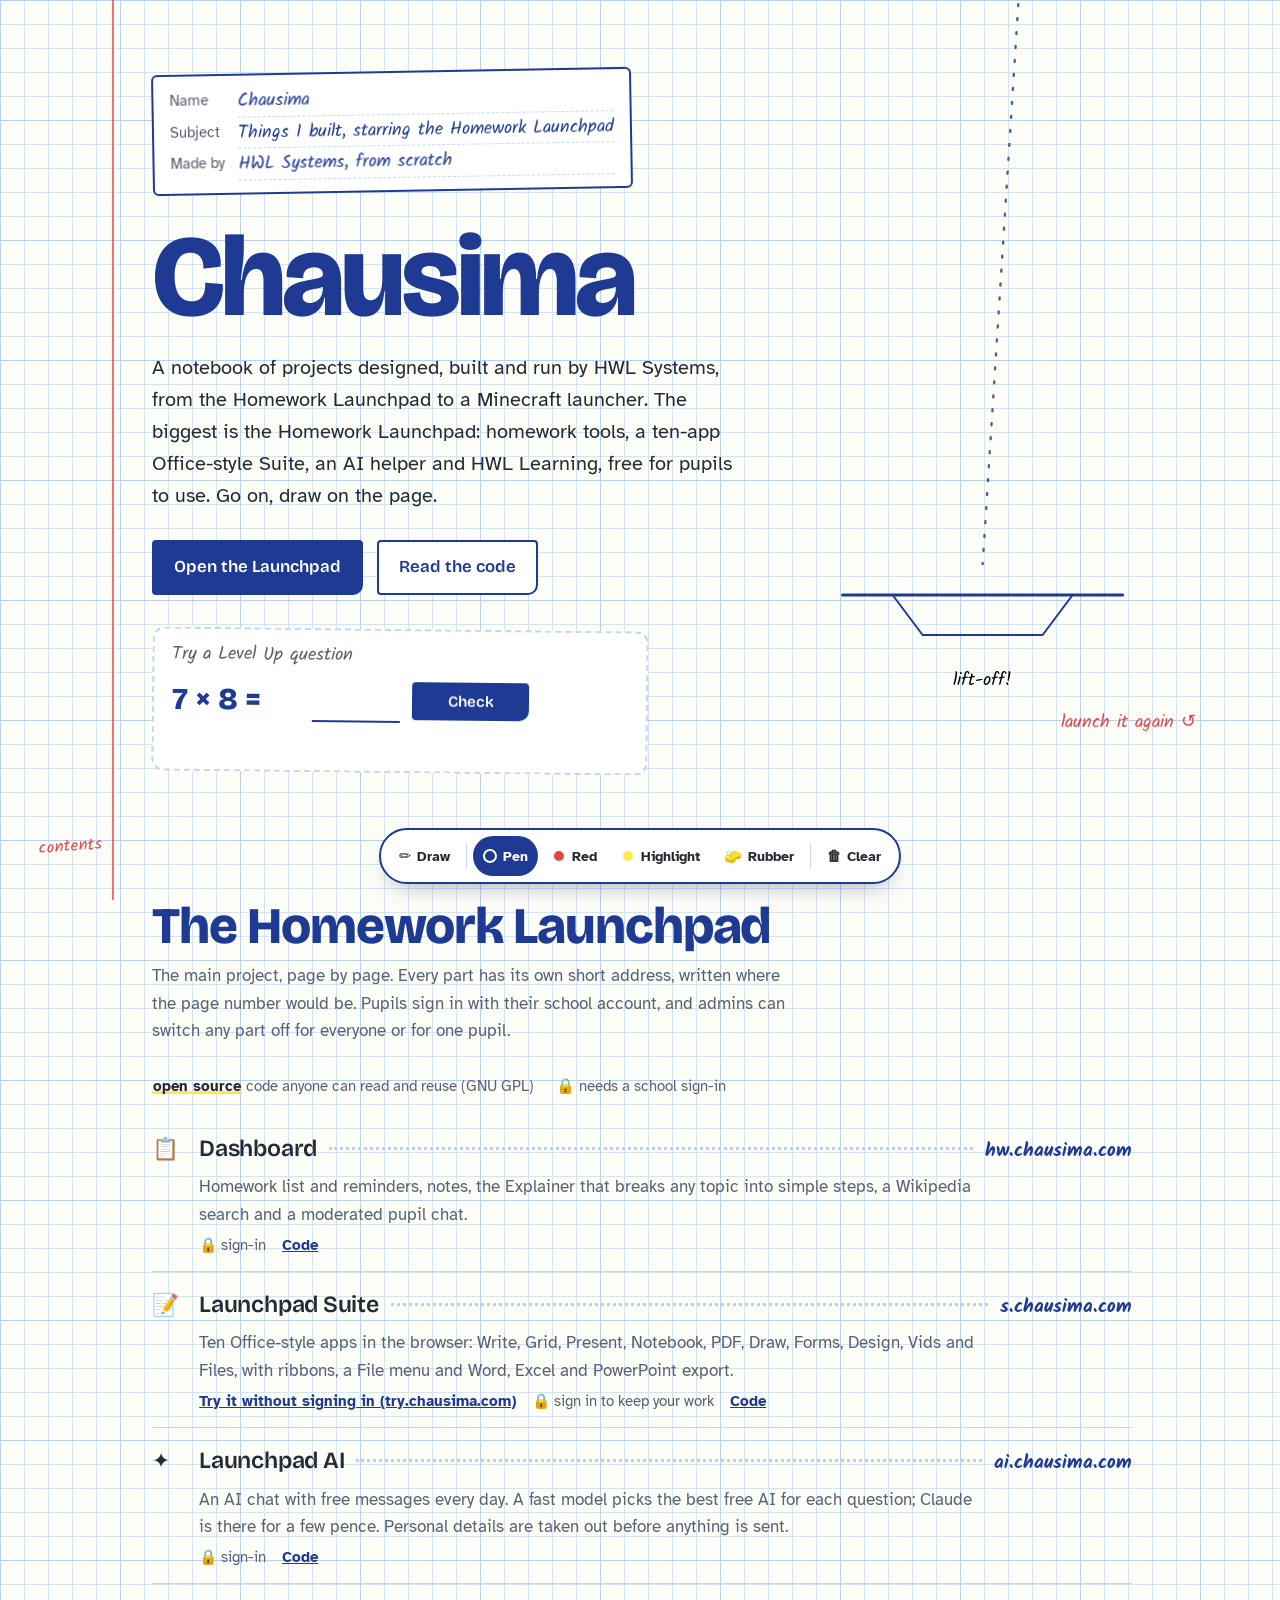
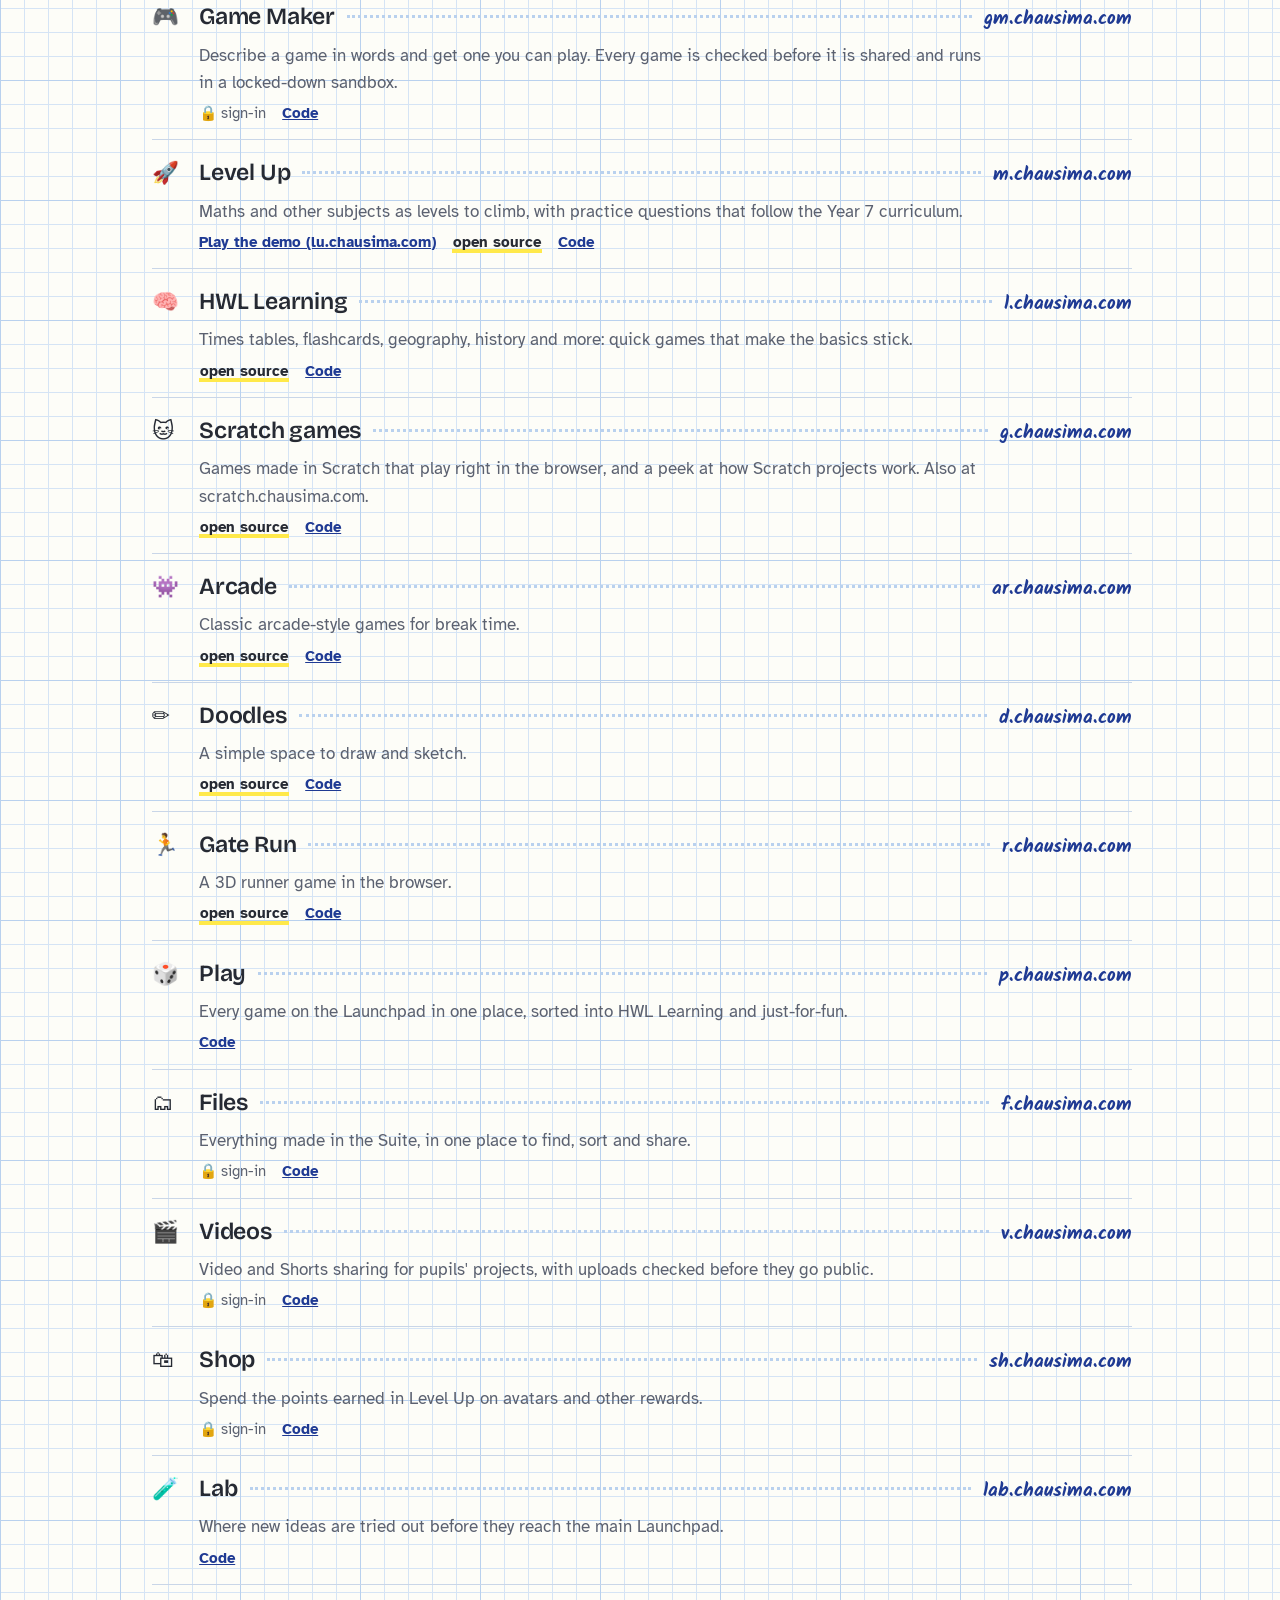
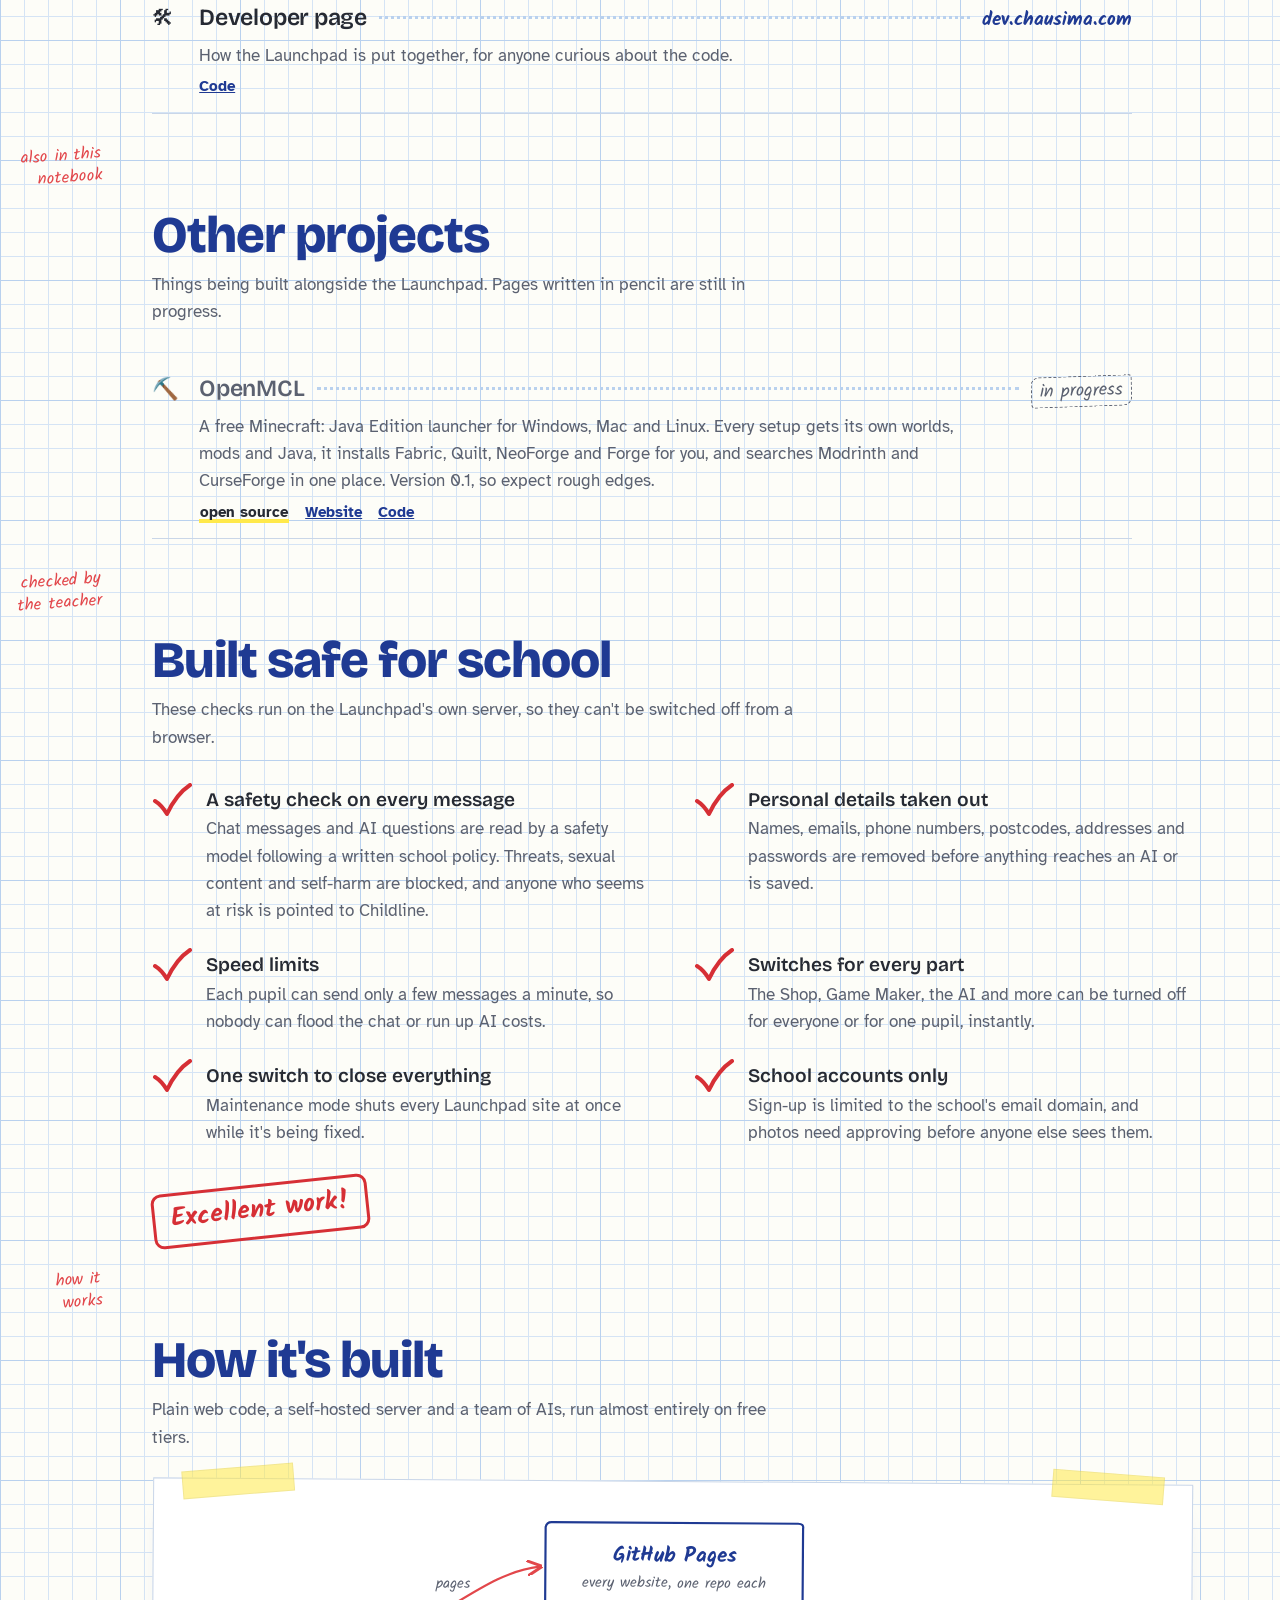
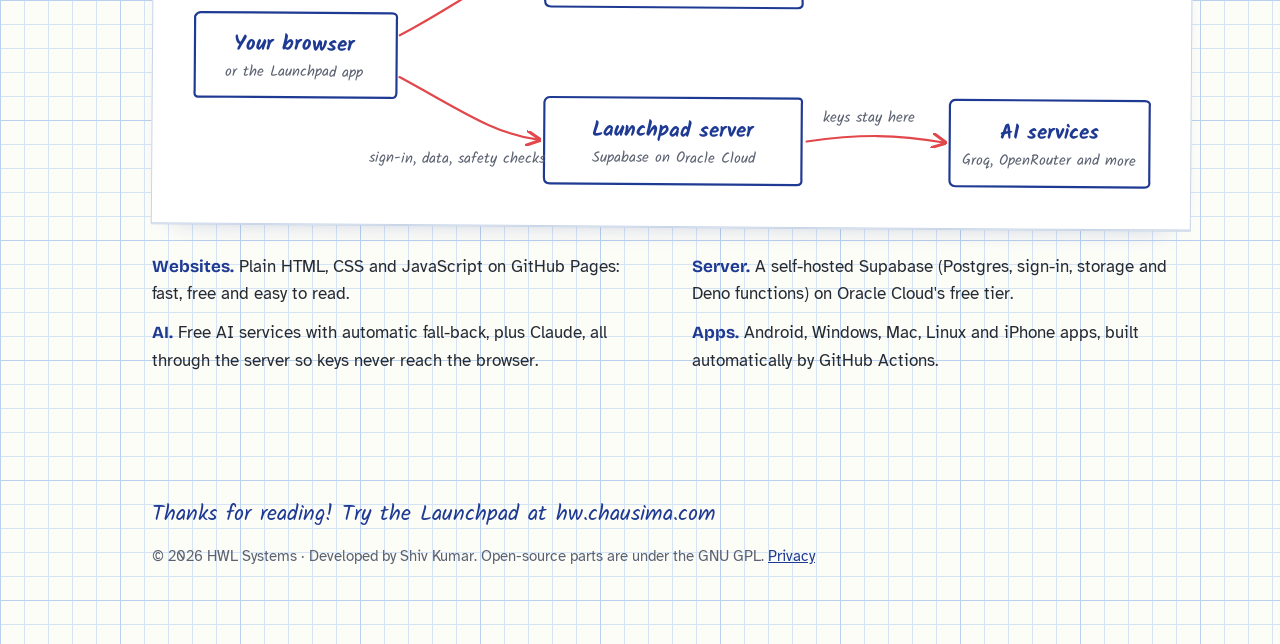
==== commit 717f231e: "Rename the learning games to HWL Learning Co-Authored-By: Claude Opus 5.5 <noreply@anthropic.com> Cl" ====
--- a/index.html
+++ b/index.html
@@ -4,7 +4,7 @@
 <meta charset="utf-8">
 <meta name="viewport" content="width=device-width, initial-scale=1">
 <title>Chausima</title>
-<meta name="description" content="Chausima by HWL Systems: a notebook of projects starring the Homework Launchpad - homework tools, an Office-style Suite, an AI helper and learning games.">
+<meta name="description" content="Chausima by HWL Systems: a notebook of projects starring the Homework Launchpad - homework tools, an Office-style Suite, an AI helper and HWL Learning.">
 <link rel="icon" type="image/png" href="/favicon.png">
 <meta name="theme-color" content="#1f3a93">
 <link rel="preconnect" href="https://fonts.googleapis.com">
@@ -214,7 +214,7 @@
       <dt>Made by</dt><dd>HWL Systems, from scratch</dd>
     </dl>
     <h1>Chausima</h1>
-    <p class="lede">A notebook of projects designed, built and run by HWL Systems, from the Homework Launchpad to a Minecraft launcher. The biggest is the Homework Launchpad: homework tools, a ten-app Office-style Suite, an AI helper and a shelf of learning games, free for pupils to use. Go on, draw on the page.</p>
+    <p class="lede">A notebook of projects designed, built and run by HWL Systems, from the Homework Launchpad to a Minecraft launcher. The biggest is the Homework Launchpad: homework tools, a ten-app Office-style Suite, an AI helper and HWL Learning, free for pupils to use. Go on, draw on the page.</p>
     <div class="actions">
       <a class="tab go" href="https://hw.chausima.com">Open the Launchpad</a>
       <a class="tab code" href="https://code.chausima.com">Read the code</a>
@@ -275,7 +275,7 @@
       <div class="desc"><span></span><div><p>Describe a game in words and get one you can play. Every game is checked before it is shared and runs in a locked-down sandbox.</p><div class="meta"><span class="login">🔒 sign-in</span><a href="https://code.chausima.com/#/heh-sandbox">Code</a></div></div></div></li>
     <li><div class="entry"><span class="ic">🚀</span><h3>Level Up</h3><span class="dots"></span><a class="short" href="https://m.chausima.com">m.chausima.com</a></div>
       <div class="desc"><span></span><div><p>Maths and other subjects as levels to climb, with practice questions that follow the Year 7 curriculum.</p><div class="meta"><a href="https://lu.chausima.com">Play the demo (lu.chausima.com)</a><span class="os">open source</span><a href="https://code.chausima.com/#/heh-launchpad-learn">Code</a></div></div></div></li>
-    <li><div class="entry"><span class="ic">🧠</span><h3>Learning games</h3><span class="dots"></span><a class="short" href="https://l.chausima.com">l.chausima.com</a></div>
+    <li><div class="entry"><span class="ic">🧠</span><h3>HWL Learning</h3><span class="dots"></span><a class="short" href="https://l.chausima.com">l.chausima.com</a></div>
       <div class="desc"><span></span><div><p>Times tables, flashcards, geography, history and more: quick games that make the basics stick.</p><div class="meta"><span class="os">open source</span><a href="https://code.chausima.com/#/heh-launchpad-learn">Code</a></div></div></div></li>
     <li><div class="entry"><span class="ic">🐱</span><h3>Scratch games</h3><span class="dots"></span><a class="short" href="https://g.chausima.com">g.chausima.com</a></div>
       <div class="desc"><span></span><div><p>Games made in Scratch that play right in the browser, and a peek at how Scratch projects work. Also at scratch.chausima.com.</p><div class="meta"><span class="os">open source</span><a href="https://code.chausima.com/#/heh-launchpad-scratch">Code</a></div></div></div></li>
@@ -286,7 +286,7 @@
     <li><div class="entry"><span class="ic">🏃</span><h3>Gate Run</h3><span class="dots"></span><a class="short" href="https://r.chausima.com">r.chausima.com</a></div>
       <div class="desc"><span></span><div><p>A 3D runner game in the browser.</p><div class="meta"><span class="os">open source</span><a href="https://code.chausima.com/#/heh-launchpad-game">Code</a></div></div></div></li>
     <li><div class="entry"><span class="ic">🎲</span><h3>Play</h3><span class="dots"></span><a class="short" href="https://p.chausima.com">p.chausima.com</a></div>
-      <div class="desc"><span></span><div><p>Every game on the Launchpad in one place, sorted into learning games and just-for-fun.</p><div class="meta"><a href="https://code.chausima.com/#/heh-play">Code</a></div></div></div></li>
+      <div class="desc"><span></span><div><p>Every game on the Launchpad in one place, sorted into HWL Learning and just-for-fun.</p><div class="meta"><a href="https://code.chausima.com/#/heh-play">Code</a></div></div></div></li>
     <li><div class="entry"><span class="ic">🗂</span><h3>Files</h3><span class="dots"></span><a class="short" href="https://f.chausima.com">f.chausima.com</a></div>
       <div class="desc"><span></span><div><p>Everything made in the Suite, in one place to find, sort and share.</p><div class="meta"><span class="login">🔒 sign-in</span><a href="https://code.chausima.com/#/heh-files">Code</a></div></div></div></li>
     <li><div class="entry"><span class="ic">🎬</span><h3>Videos</h3><span class="dots"></span><a class="short" href="https://v.chausima.com">v.chausima.com</a></div>
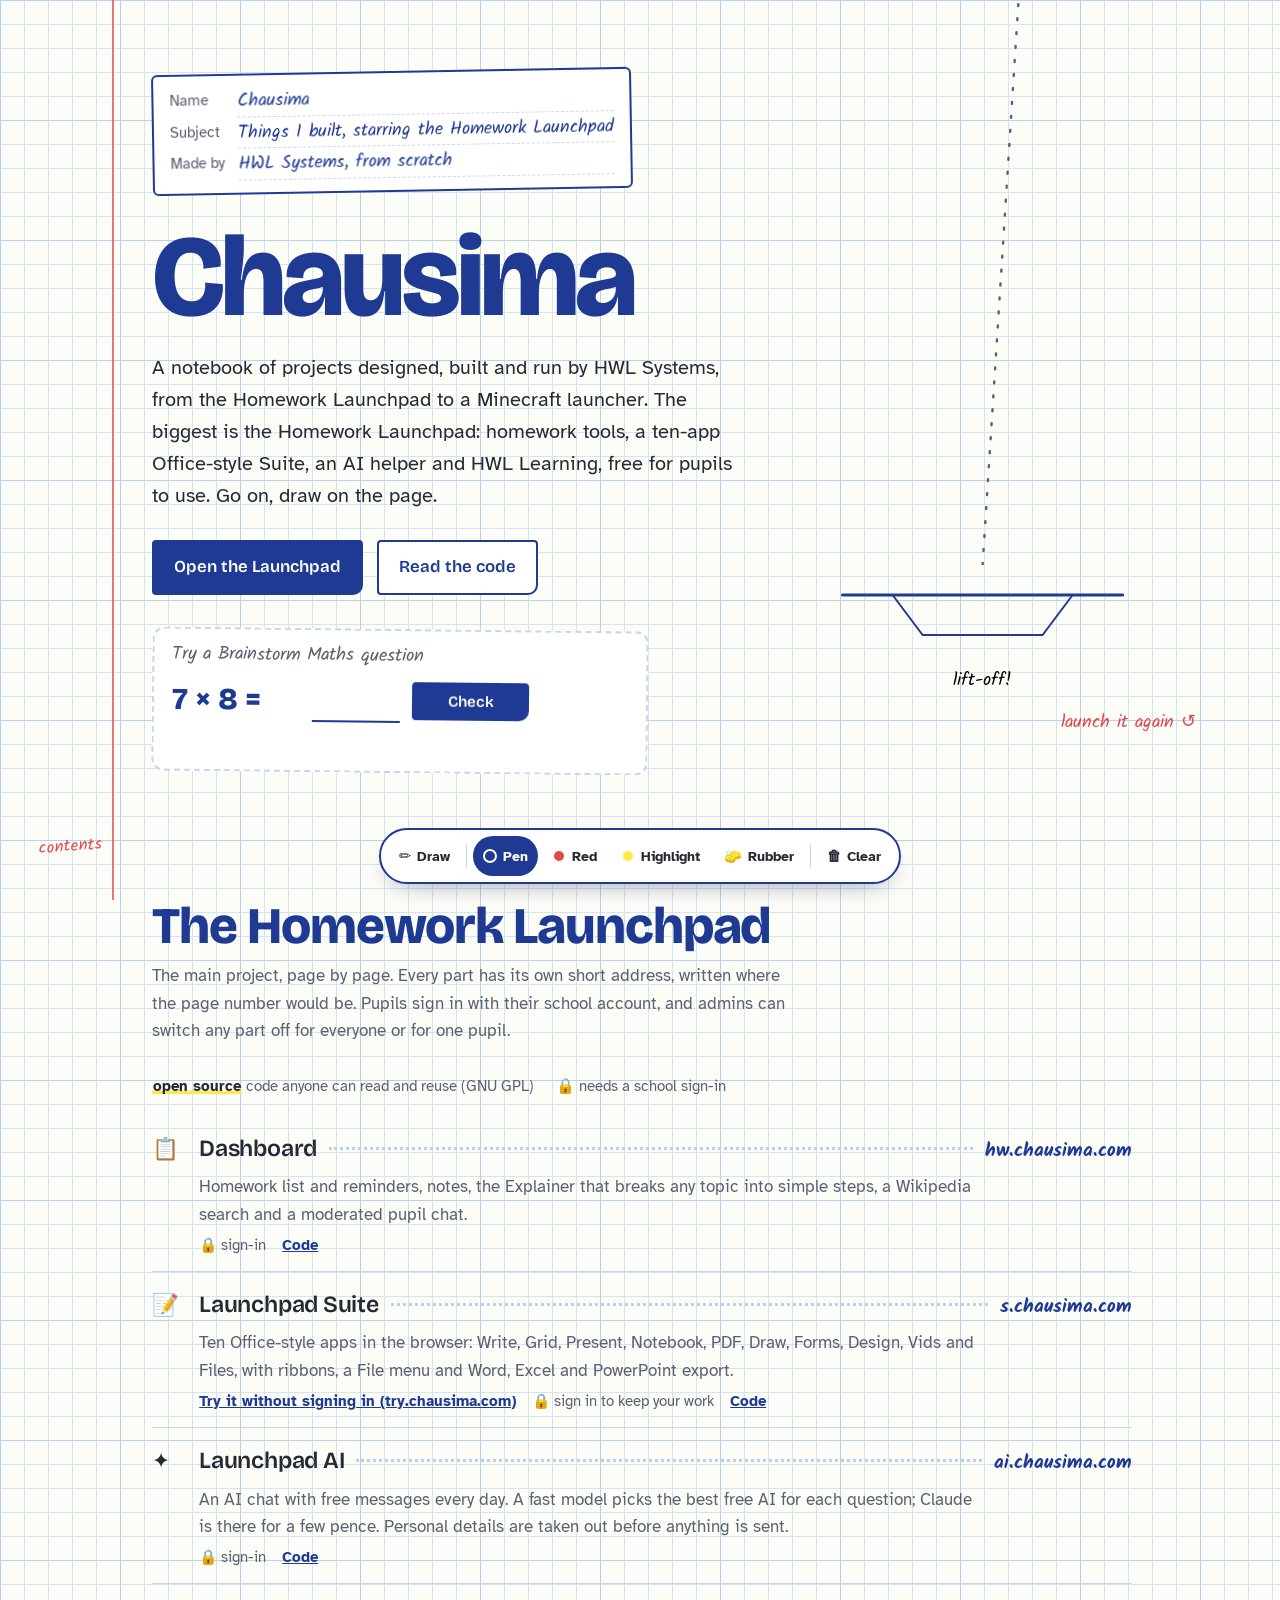
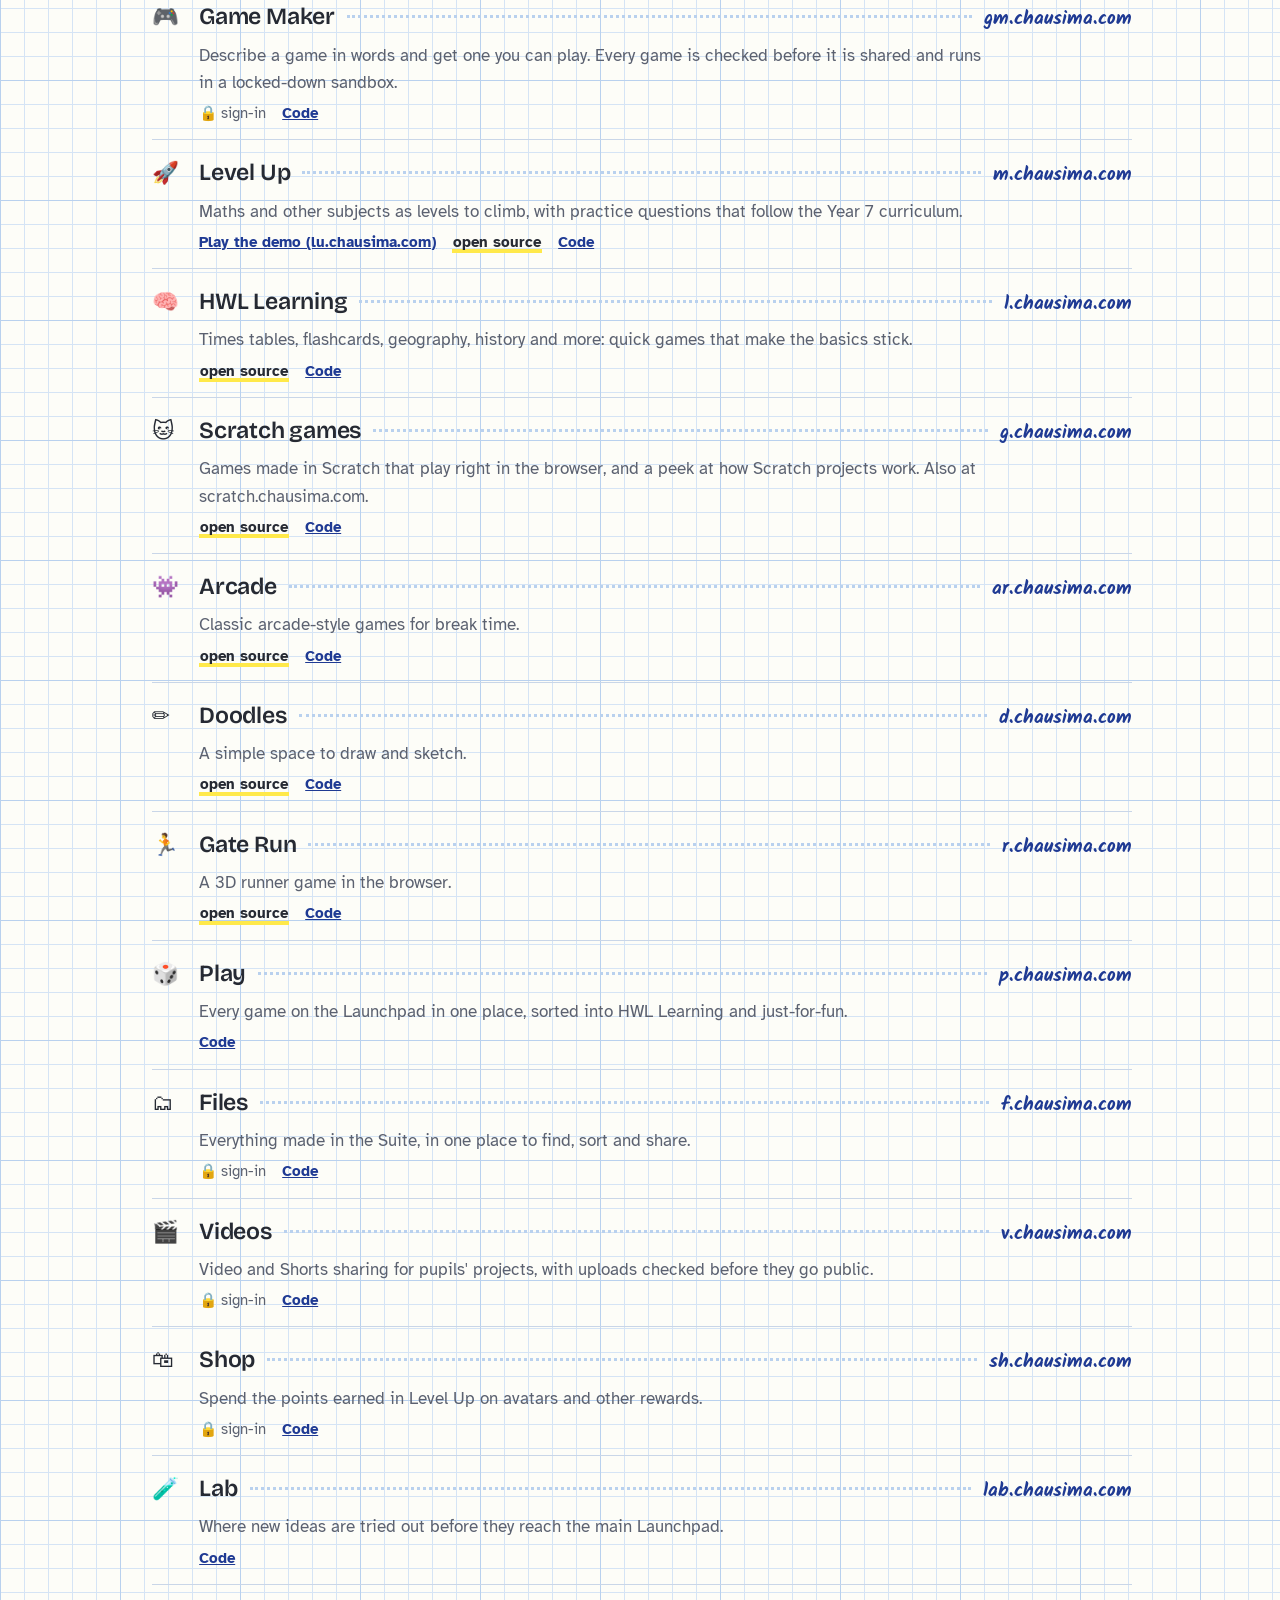
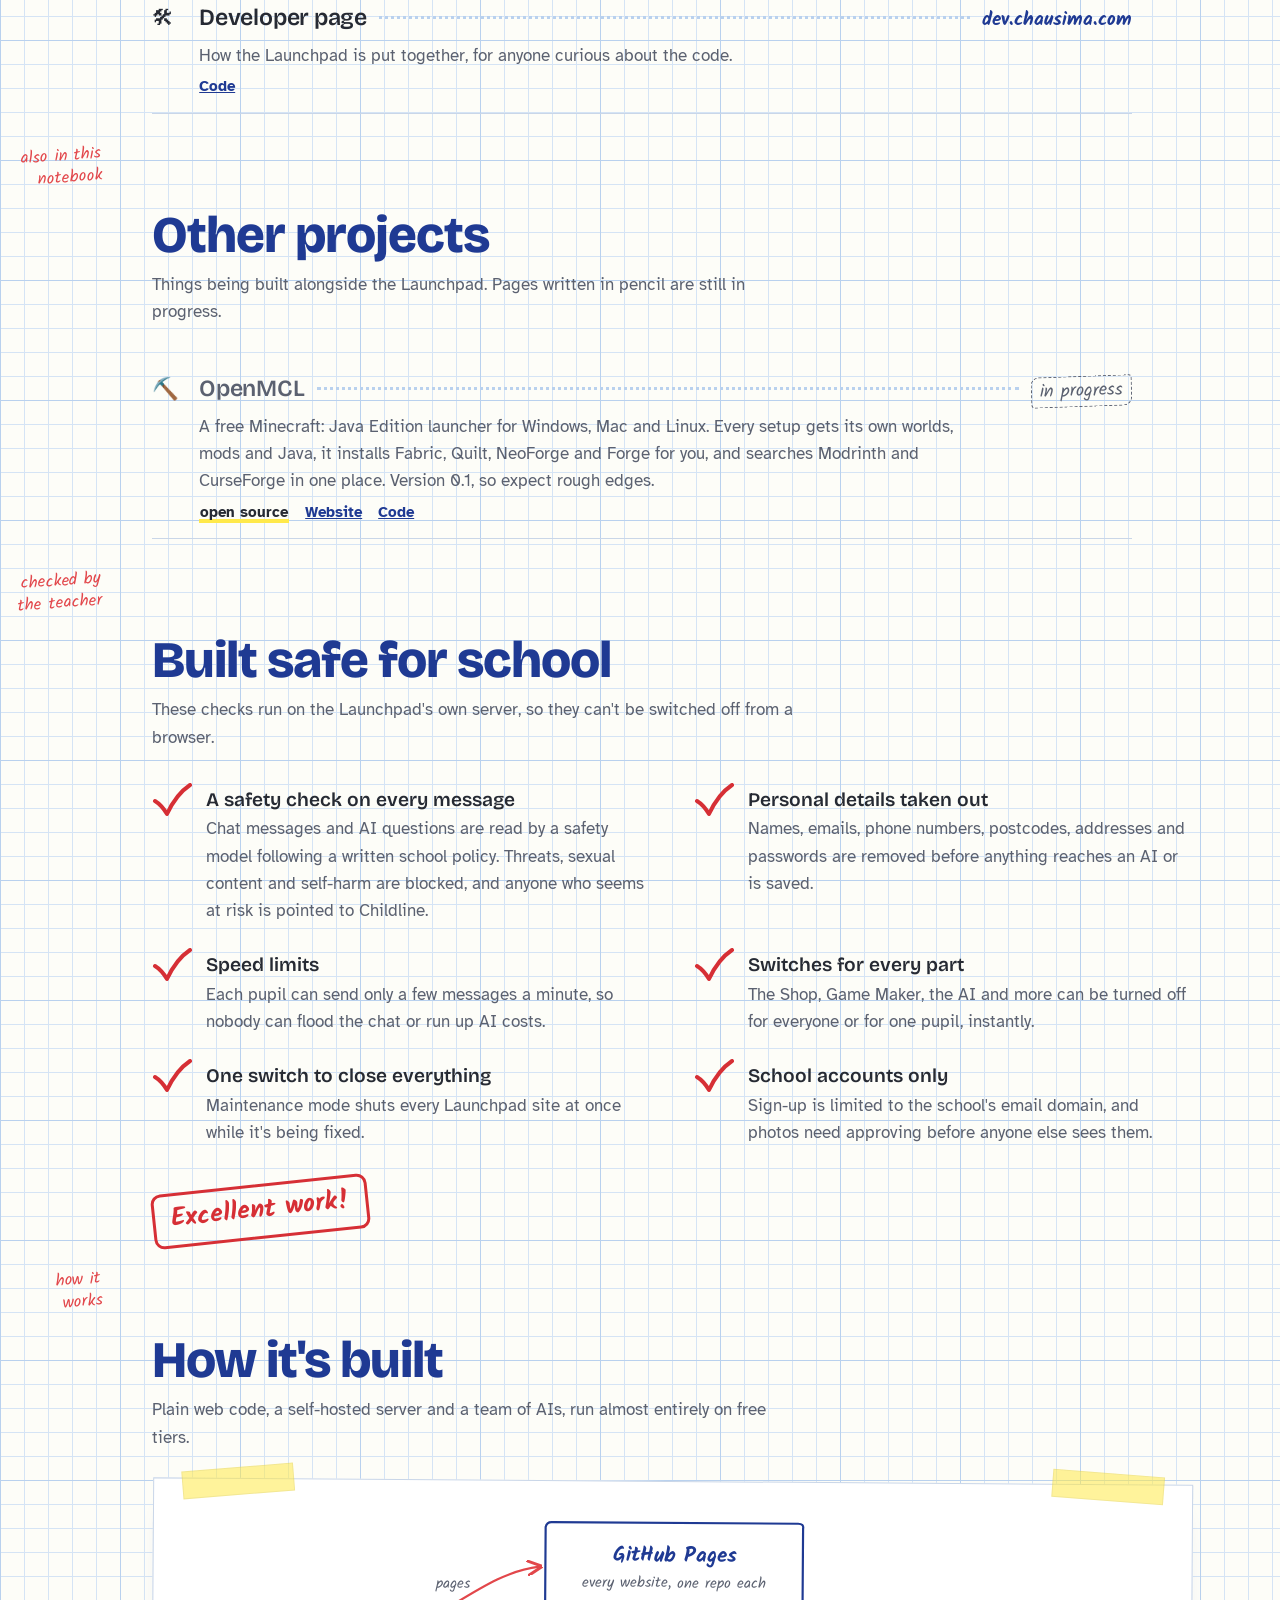
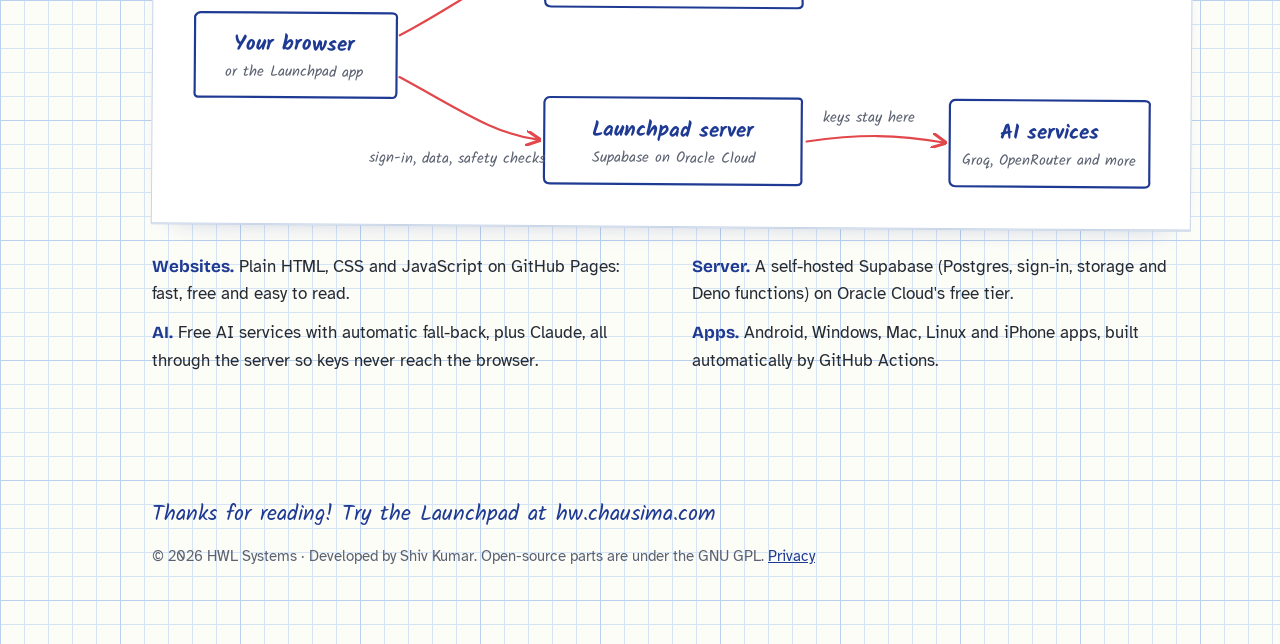
==== commit ccacae86: "Phone fixes: cards and boxes fit very small screens (280px) Co-Authored-By: Claude Opus 5.5 <noreply" ====
--- a/index.html
+++ b/index.html
@@ -43,9 +43,9 @@
 
 /* ---------- hero ---------- */
 .hero{min-height:min(92vh,860px);display:grid;grid-template-columns:minmax(0,1.15fr) minmax(0,.85fr);align-items:center;gap:24px;padding-top:56px;padding-bottom:56px}
-.cover{display:inline-grid;grid-template-columns:auto 1fr;gap:2px 14px;border:2px solid var(--ink);border-radius:6px;padding:12px 16px;background:var(--card);font-size:.95rem;margin-bottom:34px;transform:rotate(-1deg)}
+.cover{display:inline-grid;max-width:100%;box-sizing:border-box;grid-template-columns:auto minmax(0,1fr);gap:2px 14px;border:2px solid var(--ink);border-radius:6px;padding:12px 16px;background:var(--card);font-size:.95rem;margin-bottom:34px;transform:rotate(-1deg)}
 .cover dt{color:var(--soft)}
-.cover dd{margin:0;font-family:var(--hand);color:var(--ink);font-size:1.12rem;border-bottom:1px dashed var(--line)}
+.cover dd{margin:0;overflow-wrap:anywhere;min-width:0;font-family:var(--hand);color:var(--ink);font-size:1.12rem;border-bottom:1px dashed var(--line)}
 h1{font-family:var(--display);font-weight:800;color:var(--ink);font-size:clamp(3.1rem,9vw,7.4rem);line-height:.9;letter-spacing:-.035em;margin:0 0 22px;font-variation-settings:"opsz" 96}
 h1 .row{display:block}
 h1 .row+.row{padding-left:.55em}
@@ -136,6 +136,7 @@
 /* ---------- live question ---------- */
 .quiz{position:relative;display:grid;grid-template-columns:auto 5.5rem auto auto;align-items:center;gap:8px 12px;margin-top:34px;padding:14px 18px;background:var(--card);border:2px dashed var(--line);border-radius:12px;max-width:31rem;transform:rotate(.6deg)}
 .qhead{grid-column:1/-1;margin:0;color:var(--soft)}
+@media (max-width:400px){.quiz{grid-template-columns:auto minmax(3rem,1fr) auto;padding:12px;gap:8px;max-width:100%;box-sizing:border-box}.qmark{position:absolute;right:6px;top:4px}}
 .qq{font-family:var(--display);font-weight:800;font-size:1.9rem;color:var(--ink)}
 .quiz input{font:700 1.6rem var(--hand);color:var(--ink);width:100%;border:0;border-bottom:2px solid var(--ink);background:transparent;padding:0 4px;text-align:center}
 .quiz input:focus{outline:none;border-bottom-color:var(--margin)}
@@ -187,7 +188,7 @@
   :root{--m:14px}
   body{background-size:96px 96px,96px 96px,24px 24px,24px 24px}
   .page{padding-left:34px;padding-right:18px}
-  .hero{grid-template-columns:1fr;min-height:0;padding-top:28px}
+  .hero{grid-template-columns:minmax(0,1fr);min-height:0;padding-top:28px}
   .rocketbox{height:420px;order:-1;margin:-10px 0 -30px}
   .hasnote>.note.side{position:static;display:block;width:auto;text-align:left;transform:none;margin-bottom:6px}
   .entry{grid-template-columns:1.8rem minmax(0,1fr) auto}
@@ -220,7 +221,7 @@
       <a class="tab code" href="https://code.chausima.com">Read the code</a>
     </div>
     <form class="quiz" id="quiz" autocomplete="off">
-      <p class="note qhead">Try a Level Up question</p>
+      <p class="note qhead">Try a Brainstorm Maths question</p>
       <label for="qa" class="qq" id="qq">7 × 8 =</label>
       <input id="qa" inputmode="numeric" pattern="[0-9]*" maxlength="4" aria-describedby="qmsg">
       <button type="submit" class="tab go qbtn">Check</button>
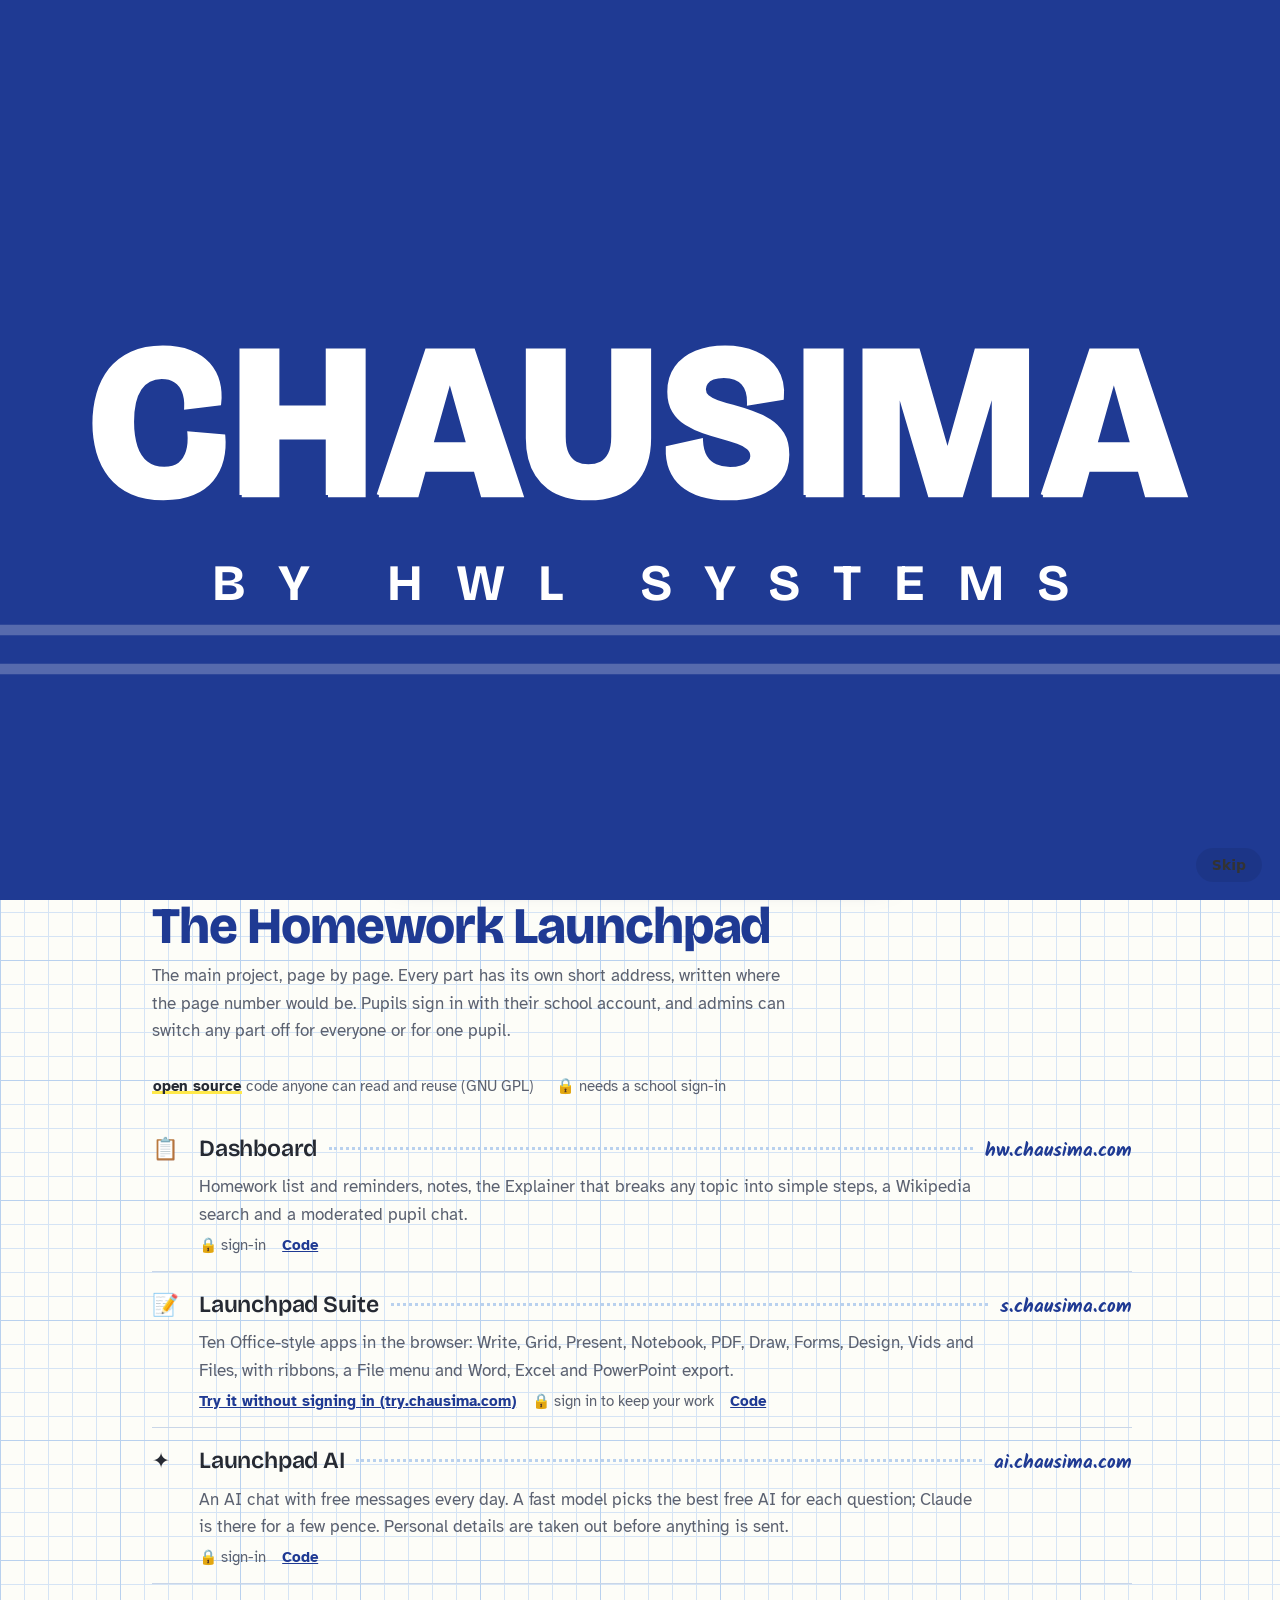
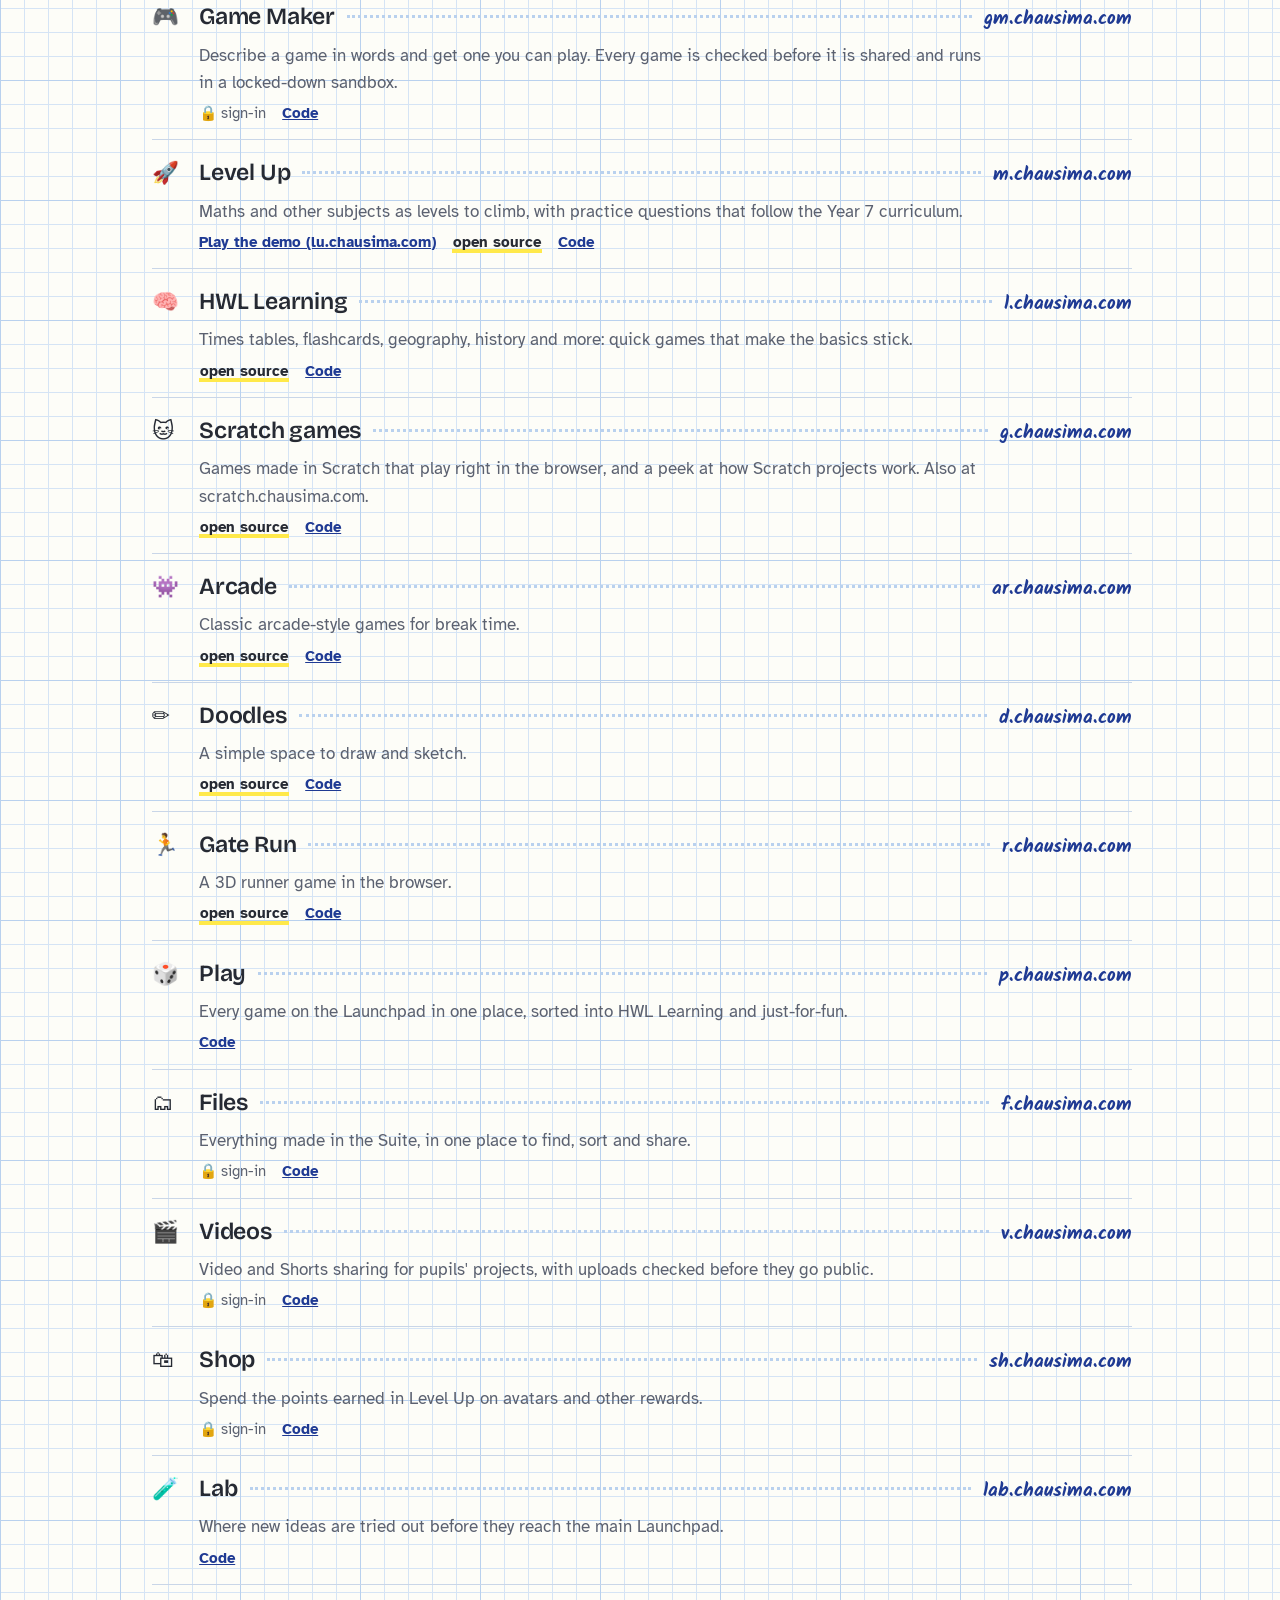
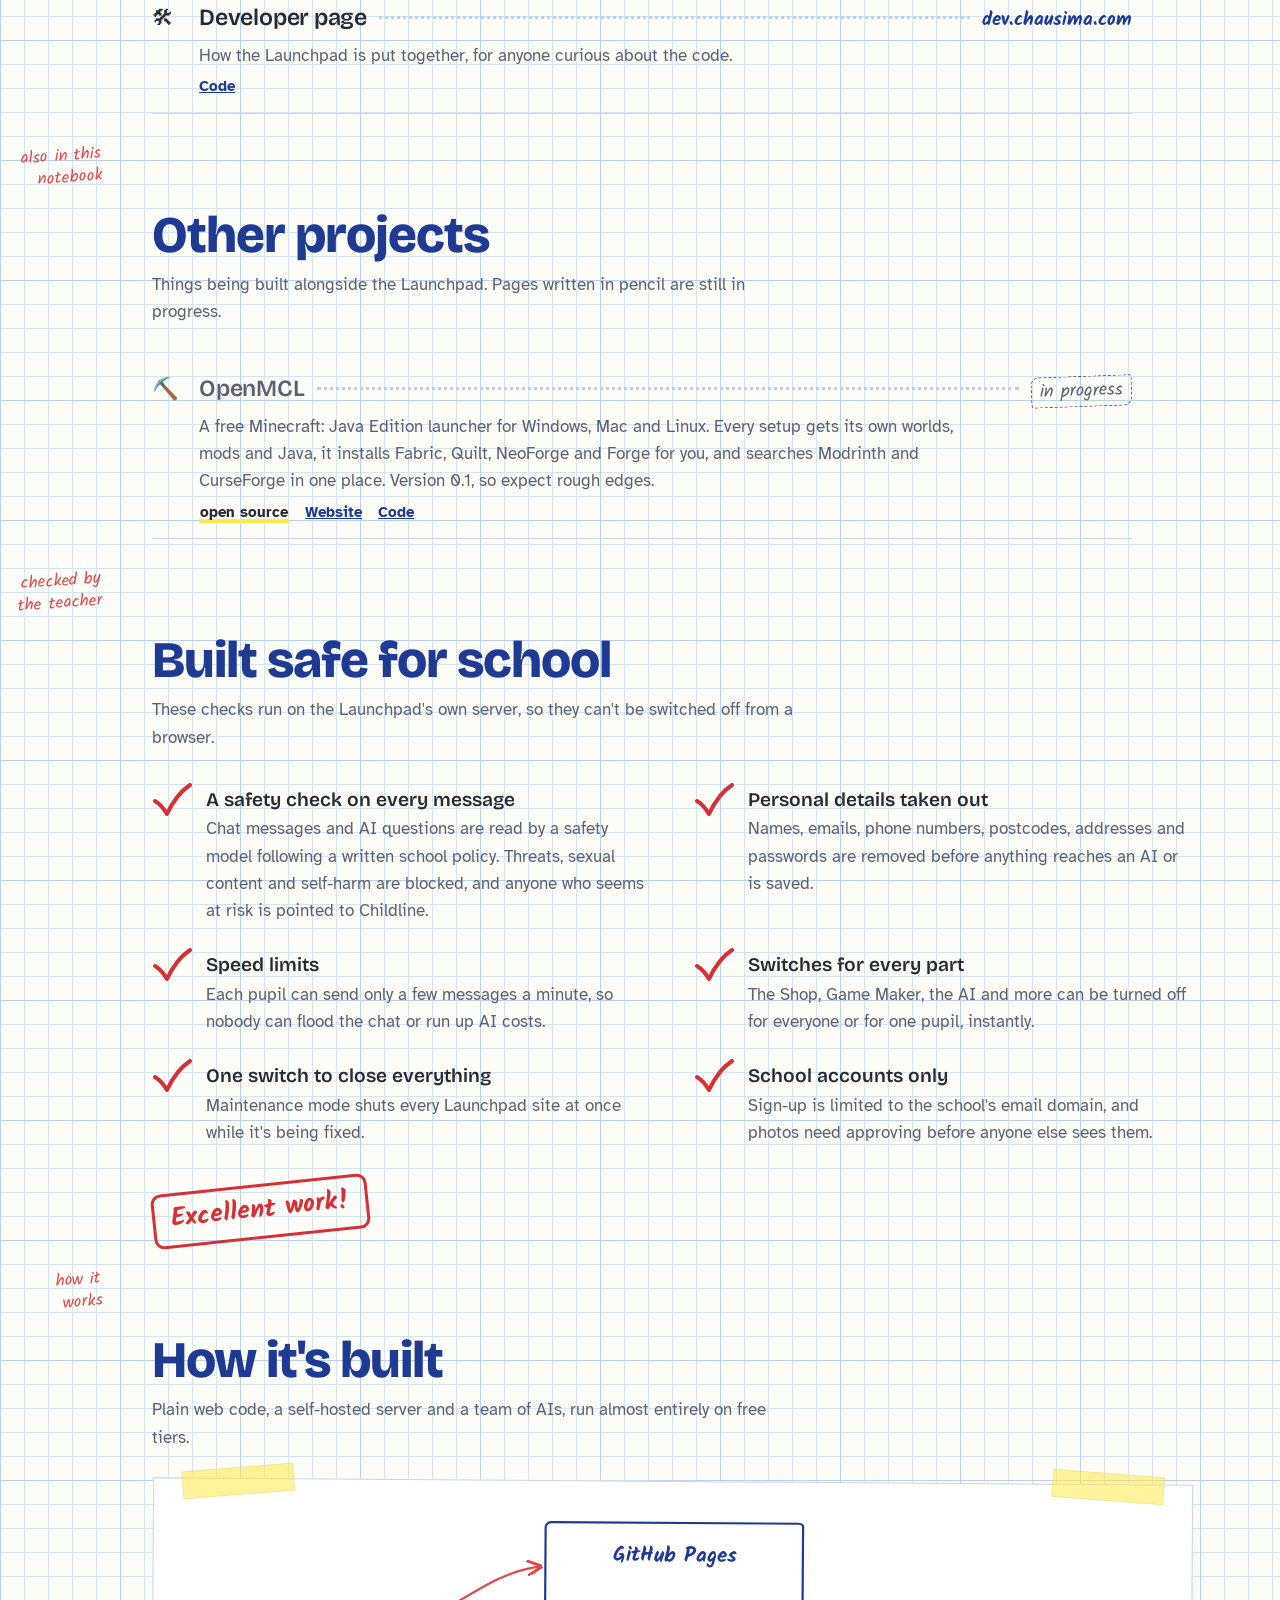
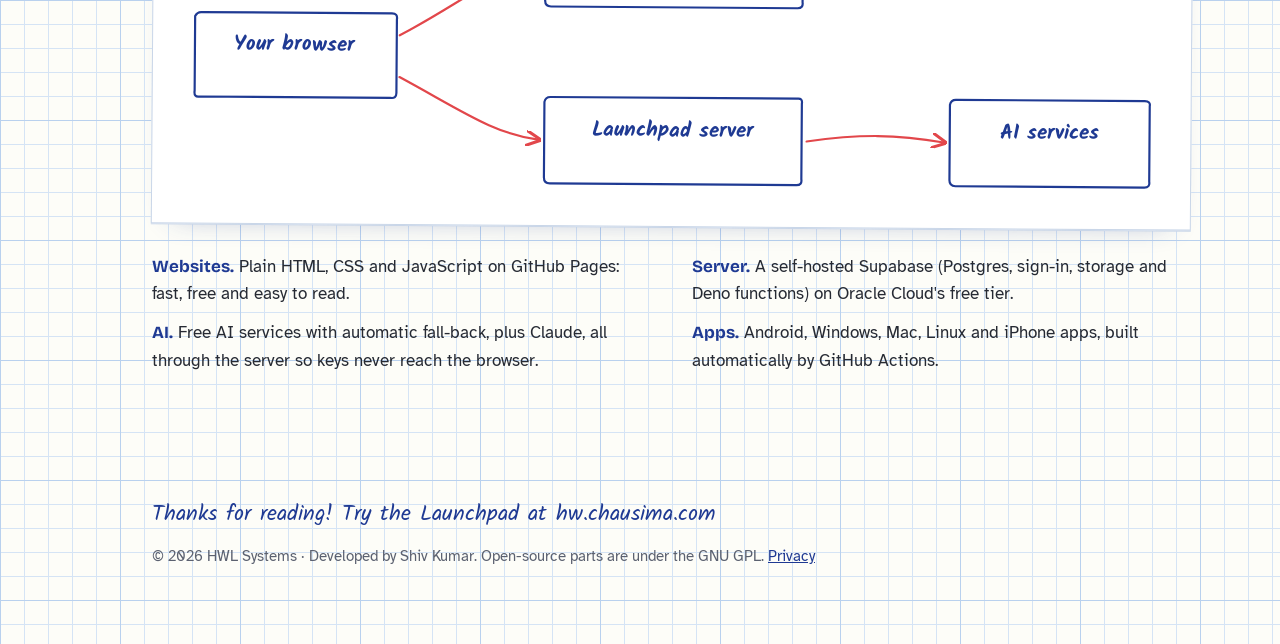
==== commit 9069c527: "Chausima intro: line-drawn notebook animation, once per visit, skippable, off for reduced motion Co-" ====
--- a/index.html
+++ b/index.html
@@ -522,5 +522,7 @@
   function afterTop(){ var a = document.getElementById("again"); if(a && !reduce) setTimeout(function(){ a.click(); }, 150); show(); }
 })();
 </script>
+<script src="brand-intro.js?b=20261115a"></script>
+<script>if (window.BrandIntro) BrandIntro.play("site");</script>
 </body>
 </html>
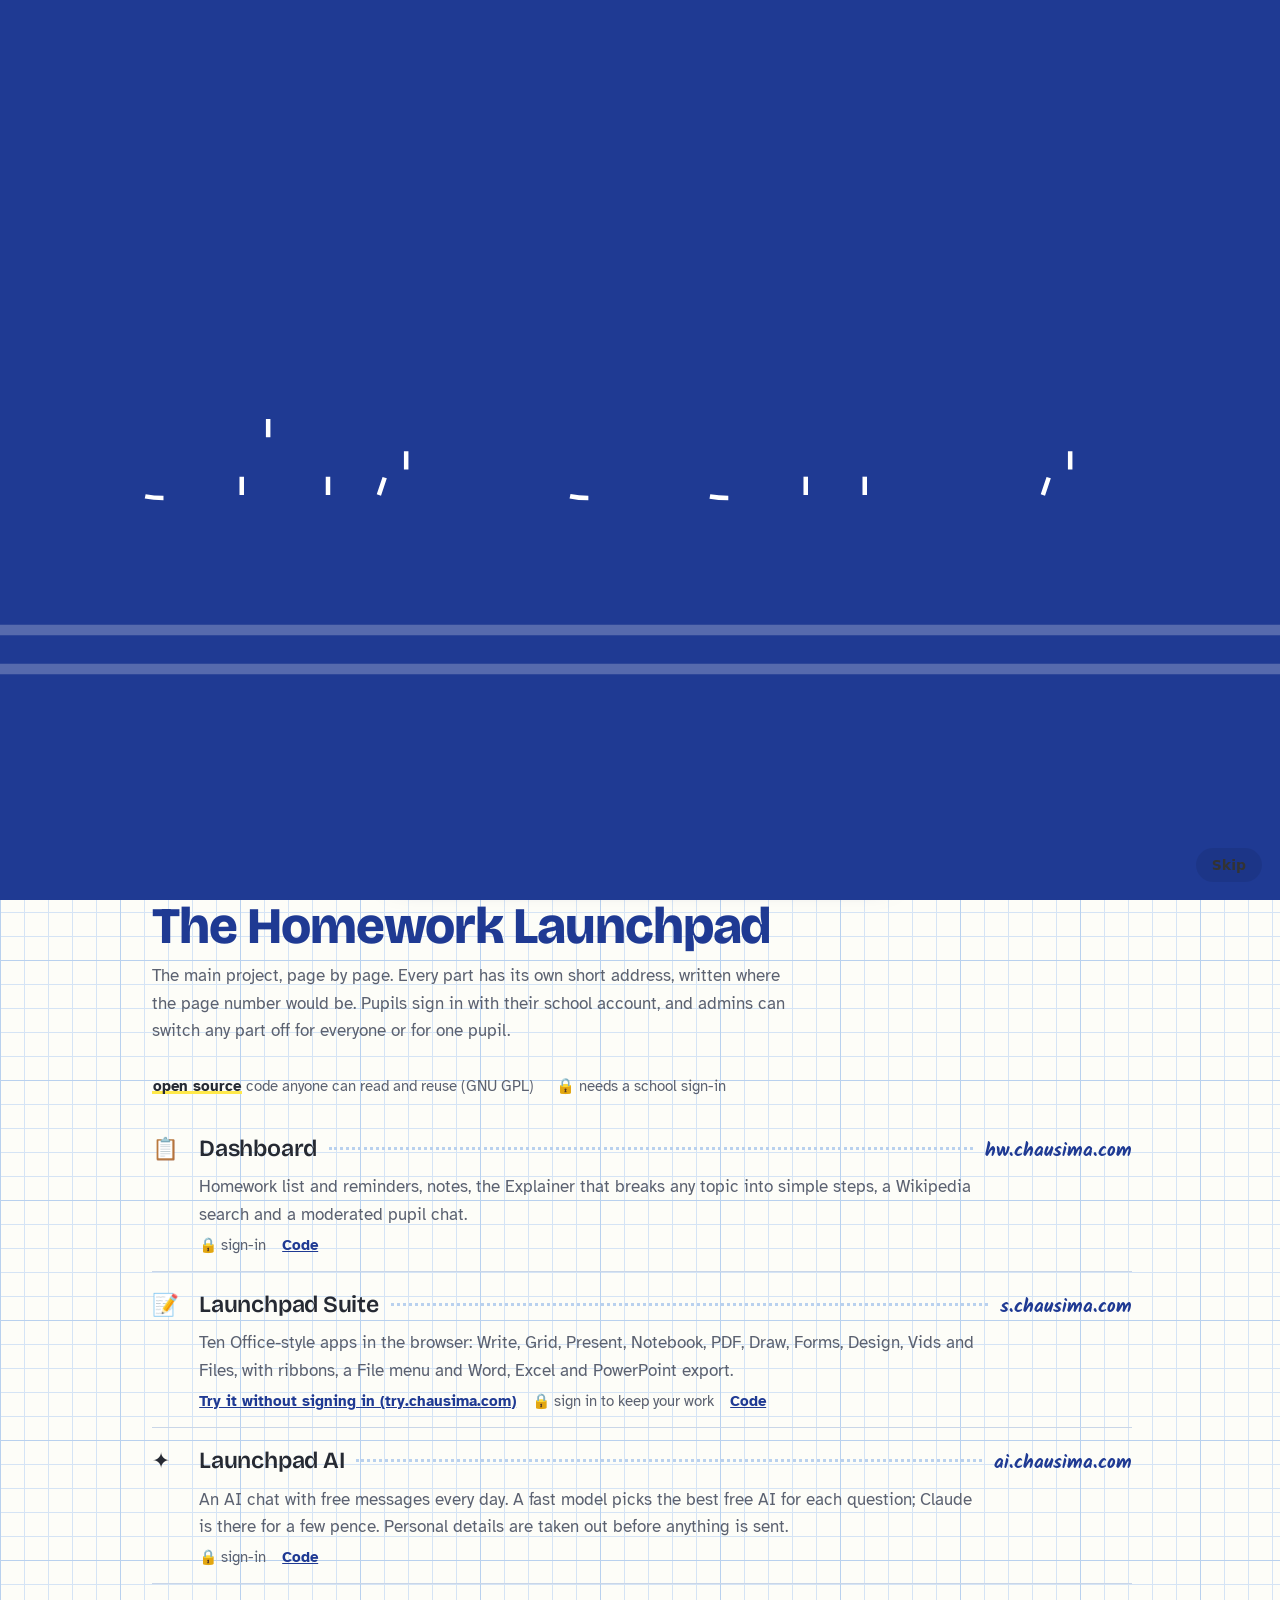
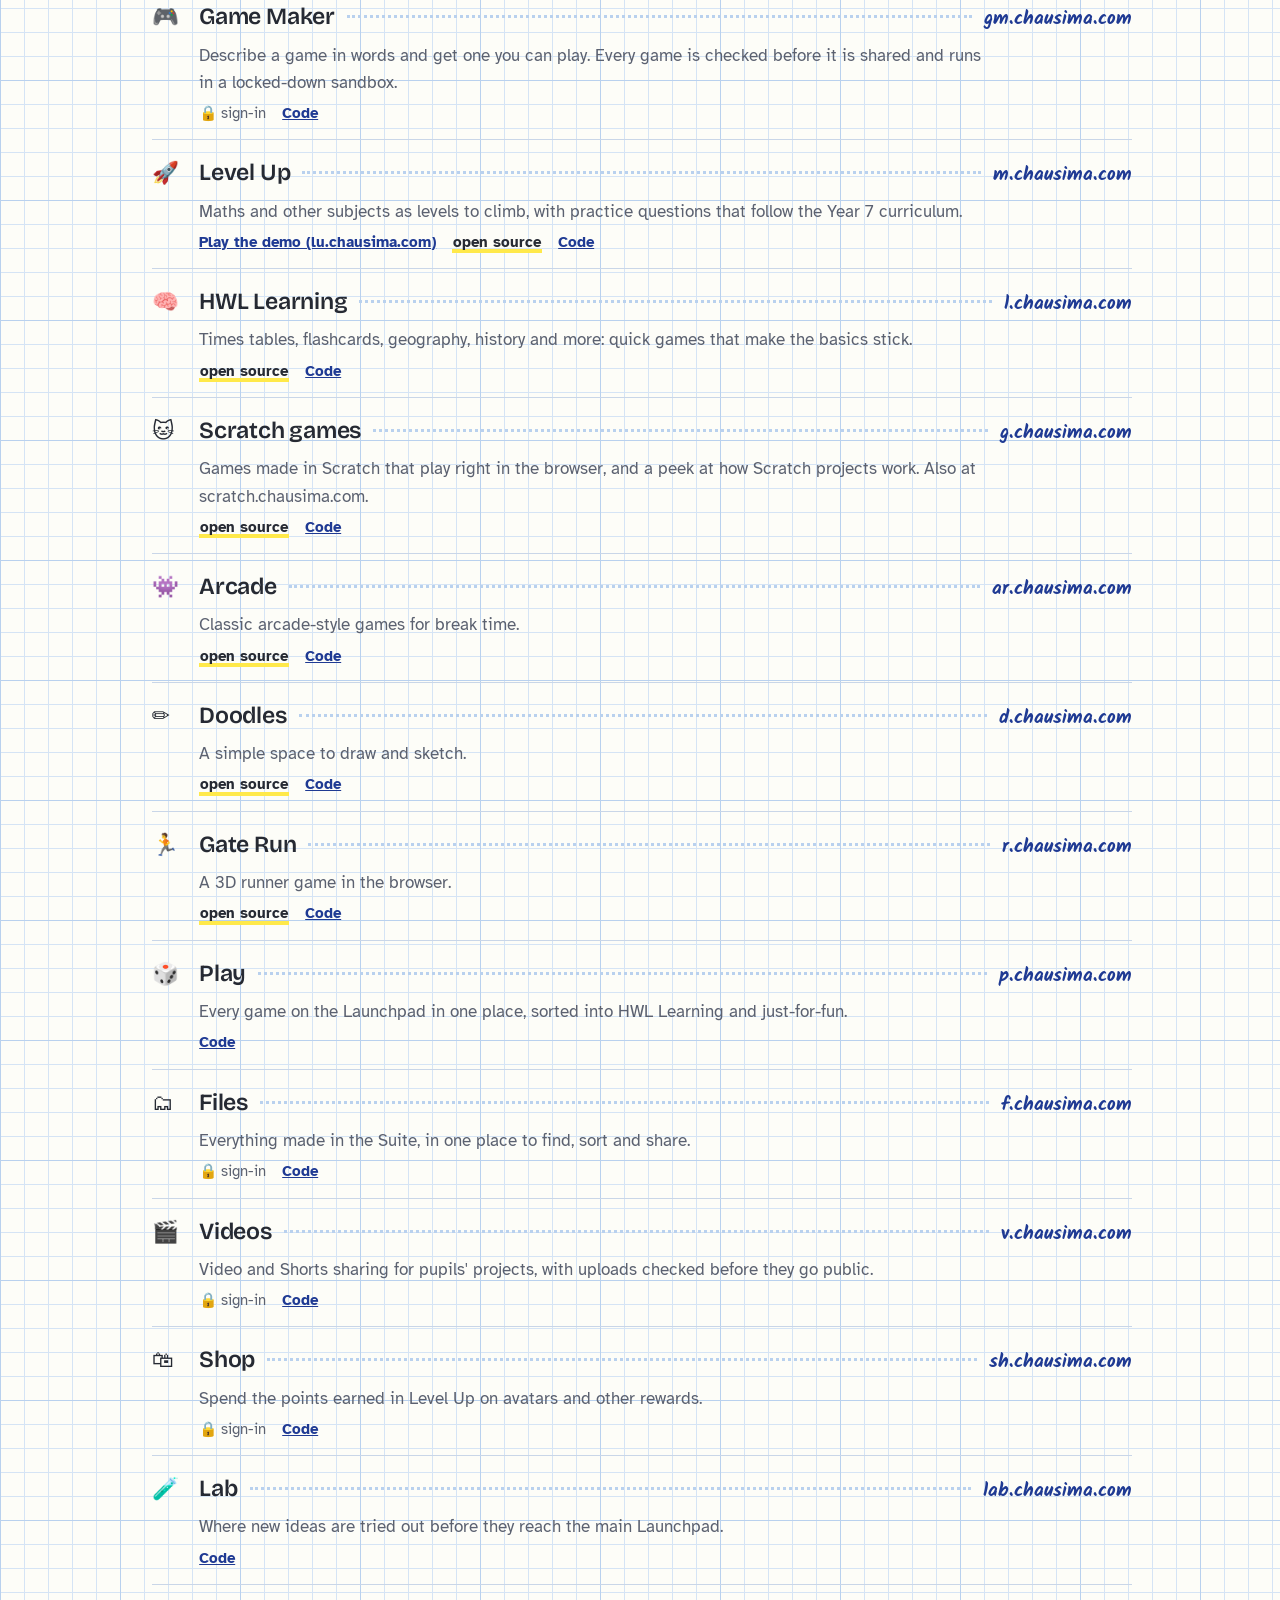
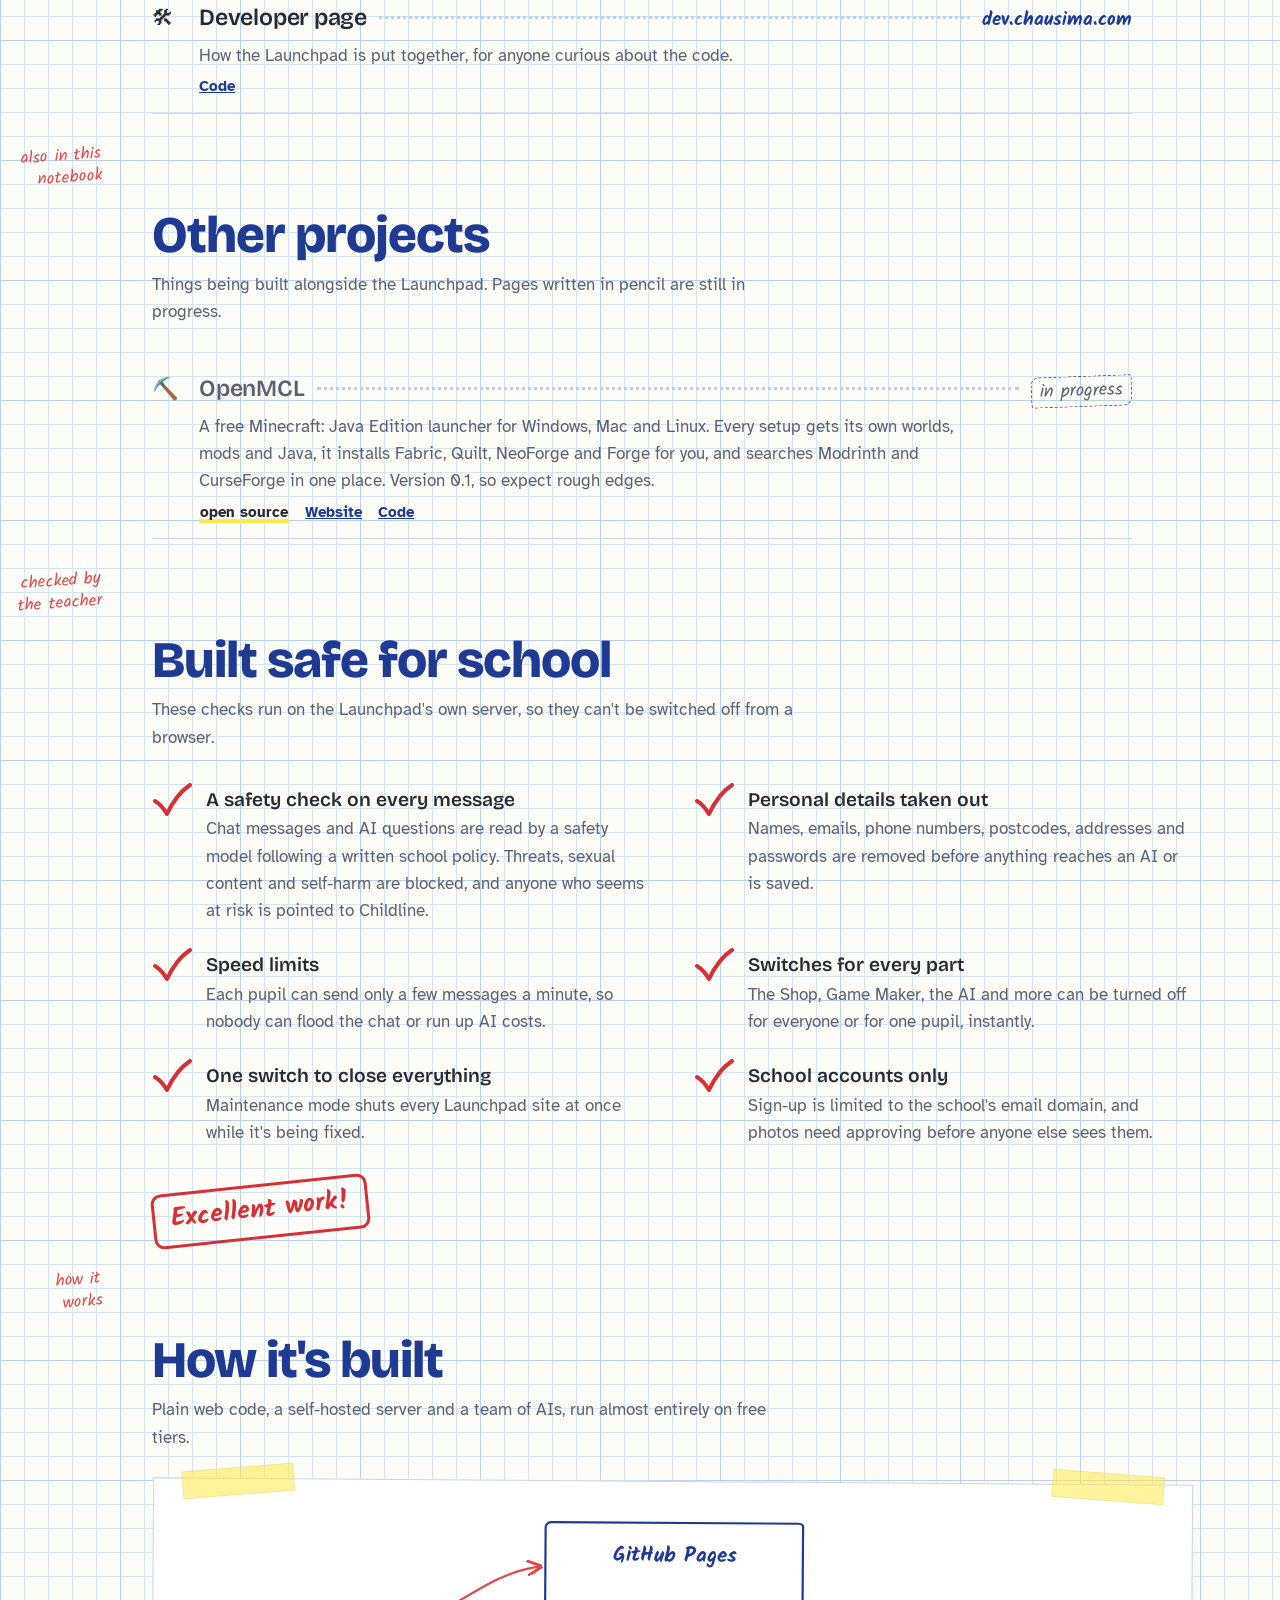
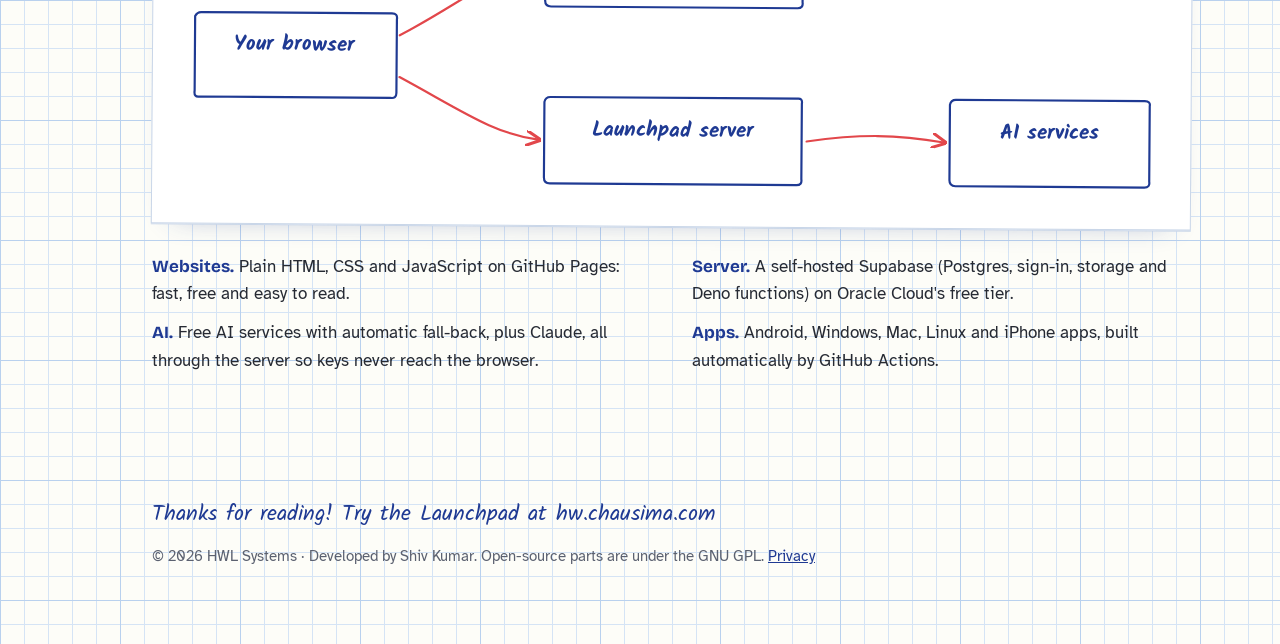
==== commit 9d135c85: "Add the Chausima app switcher (shared chausima.com/apps.js) Co-Authored-By: Claude Opus 5.5 <noreply" ====
--- a/index.html
+++ b/index.html
@@ -205,6 +205,7 @@
 </head>
 <body>
 <a class="skip" href="#parts">Skip to the contents</a>
+<span data-chausima-apps style="position:fixed;top:10px;right:10px;z-index:50;background:var(--paper, #fff);border-radius:50%;box-shadow:0 1px 4px rgba(0,0,0,.15)"></span>
 <div class="page">
 
 <header class="hero">
@@ -524,5 +525,6 @@
 </script>
 <script src="brand-intro.js?b=20261115a"></script>
 <script>if (window.BrandIntro) BrandIntro.play("site");</script>
+<script src="https://chausima.com/apps.js?v=1" defer></script>
 </body>
 </html>
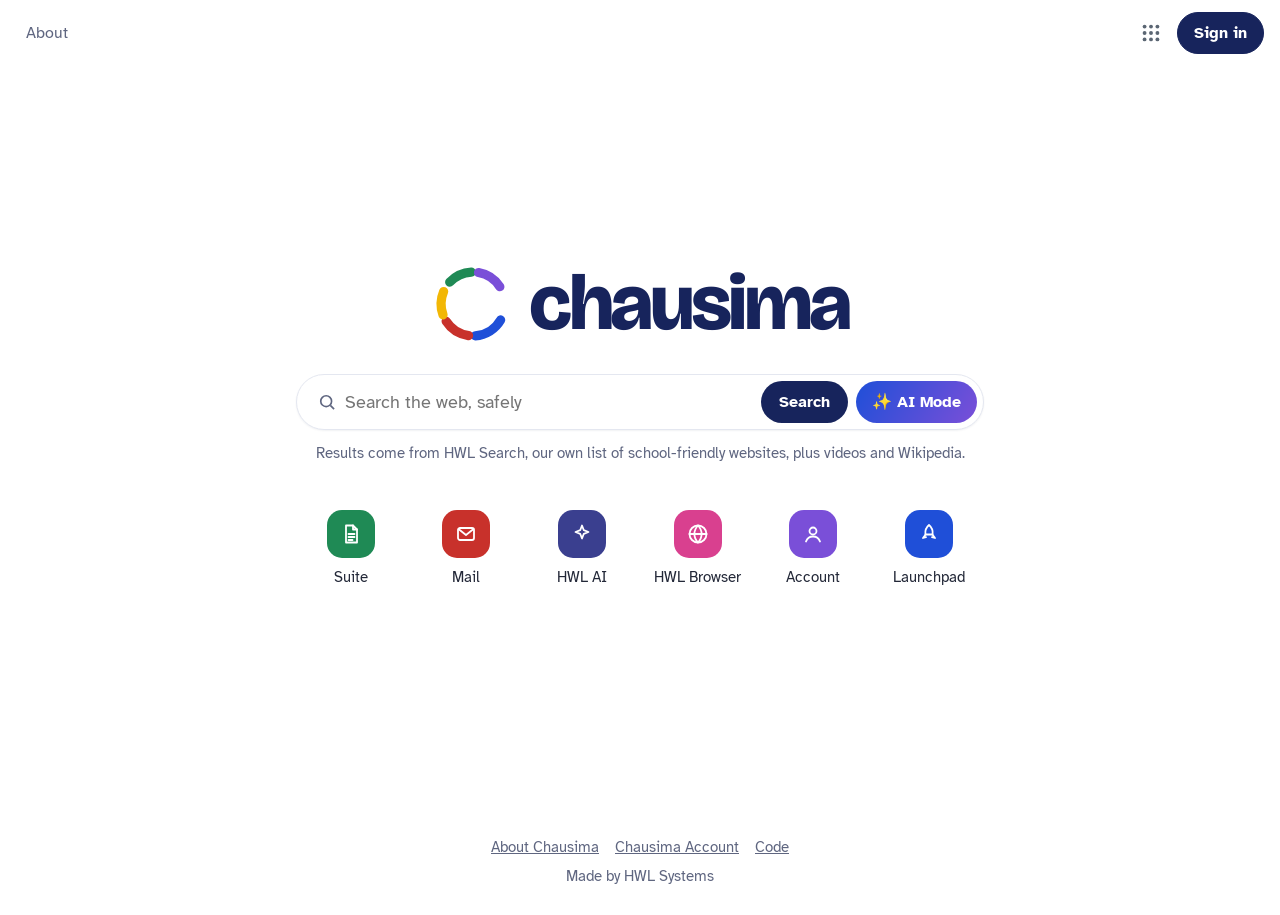
==== commit e5446119: "New Chausima home: search, AI Mode, apps and sign-in, with a new intro; the old front page moves to " ====
--- a/index.html
+++ b/index.html
@@ -1,530 +1,216 @@
-<!DOCTYPE html>
+<!doctype html>
 <html lang="en-GB">
 <head>
 <meta charset="utf-8">
-<meta name="viewport" content="width=device-width, initial-scale=1">
+<meta name="viewport" content="width=device-width,initial-scale=1">
 <title>Chausima</title>
-<meta name="description" content="Chausima by HWL Systems: a notebook of projects starring the Homework Launchpad - homework tools, an Office-style Suite, an AI helper and HWL Learning.">
-<link rel="icon" type="image/png" href="/favicon.png">
-<meta name="theme-color" content="#1f3a93">
+<meta name="description" content="Chausima: search, the Chausima Suite, Mail, CTube and HWL Browser, with one Chausima Account.">
+<link rel="icon" href="/favicon.png">
 <link rel="preconnect" href="https://fonts.googleapis.com">
 <link rel="preconnect" href="https://fonts.gstatic.com" crossorigin>
-<link href="https://fonts.googleapis.com/css2?family=Bricolage+Grotesque:opsz,wght@12..96,400;12..96,600;12..96,800&family=Atkinson+Hyperlegible:ital,wght@0,400;0,700;1,400&family=Kalam:wght@400;700&display=swap" rel="stylesheet">
+<link href="https://fonts.googleapis.com/css2?family=Bricolage+Grotesque:opsz,wght@12..96,500;12..96,700;12..96,800&family=Atkinson+Hyperlegible:wght@400;700&display=swap" rel="stylesheet">
+<script src="/apps.js" defer></script>
 <style>
-/* ---------- tokens: an exercise book (light) / a chalkboard (dark) ---------- */
 :root{
-  --paper:#fdfdf8; --grid:#d5e4f5; --grid-strong:#b9d1ee; --margin:#e2474b;
-  --ink:#1f3a93; --graphite:#262a33; --soft:#5b6170; --hl:#ffe94a; --tick:#d62f35;
-  --card:#ffffff; --line:#c9d6e8;
-  --display:"Bricolage Grotesque",system-ui,sans-serif;
-  --body:"Atkinson Hyperlegible",system-ui,sans-serif;
-  --hand:"Kalam","Comic Sans MS",cursive;
-  --m:112px; /* where the red margin line sits */
-  color-scheme:light;
+  --bg:#ffffff; --ink:#17245c; --text:#232838; --soft:#5f6680; --line:#e4e7f0; --well:#f3f5fa;
+  --c1:#1f4fd8; --c2:#c8312b; --c3:#f2b705; --c4:#1f8a55; --c5:#7a4fd8;
+  --display:"Bricolage Grotesque",system-ui,sans-serif; --body:"Atkinson Hyperlegible",system-ui,sans-serif;
 }
-@media (prefers-color-scheme:dark){:root{
-  --paper:#1d2a24; --grid:rgba(255,255,255,.05); --grid-strong:rgba(255,255,255,.09); --margin:#f07a7d;
-  --ink:#f3f1e4; --graphite:#ecebe2; --soft:#aab4ad; --hl:#e8d34a; --tick:#ff8b8e;
-  --card:#24332c; --line:rgba(255,255,255,.14); color-scheme:dark}}
+@media (prefers-color-scheme:dark){:root{--bg:#0f1424;--ink:#e9ecf8;--text:#e3e6f0;--soft:#a2a9c2;--line:#263050;--well:#18203a;color-scheme:dark}}
 *{box-sizing:border-box}
-html{scroll-behavior:smooth}
-body{margin:0;color:var(--graphite);font:17px/1.6 var(--body);
-  background-color:var(--paper);
-  background-image:
-    linear-gradient(var(--grid-strong) 1px,transparent 1px),linear-gradient(90deg,var(--grid-strong) 1px,transparent 1px),
-    linear-gradient(var(--grid) 1px,transparent 1px),linear-gradient(90deg,var(--grid) 1px,transparent 1px);
-  background-size:120px 120px,120px 120px,24px 24px,24px 24px;}
-body::before{content:"";position:fixed;top:0;bottom:0;left:var(--m);width:2px;background:var(--margin);opacity:.75;pointer-events:none;z-index:0}
-a{color:var(--ink)}
-:focus-visible{outline:3px solid var(--margin);outline-offset:3px;border-radius:4px}
-.page{position:relative;z-index:1;padding-left:calc(var(--m) + 40px);padding-right:40px;max-width:1240px}
-.note{font-family:var(--hand);color:var(--margin);font-size:1.15rem;line-height:1.3}
-.skip{position:absolute;left:-999px}.skip:focus{left:16px;top:16px;background:var(--card);padding:8px 12px;z-index:9}
-
-/* ---------- hero ---------- */
-.hero{min-height:min(92vh,860px);display:grid;grid-template-columns:minmax(0,1.15fr) minmax(0,.85fr);align-items:center;gap:24px;padding-top:56px;padding-bottom:56px}
-.cover{display:inline-grid;max-width:100%;box-sizing:border-box;grid-template-columns:auto minmax(0,1fr);gap:2px 14px;border:2px solid var(--ink);border-radius:6px;padding:12px 16px;background:var(--card);font-size:.95rem;margin-bottom:34px;transform:rotate(-1deg)}
-.cover dt{color:var(--soft)}
-.cover dd{margin:0;overflow-wrap:anywhere;min-width:0;font-family:var(--hand);color:var(--ink);font-size:1.12rem;border-bottom:1px dashed var(--line)}
-h1{font-family:var(--display);font-weight:800;color:var(--ink);font-size:clamp(3.1rem,9vw,7.4rem);line-height:.9;letter-spacing:-.035em;margin:0 0 22px;font-variation-settings:"opsz" 96}
-h1 .row{display:block}
-h1 .row+.row{padding-left:.55em}
-.lede{font-size:1.25rem;max-width:34em;margin:0 0 28px;color:var(--graphite)}
-.actions{display:flex;flex-wrap:wrap;gap:14px;align-items:center}
-.tab{display:inline-block;text-decoration:none;font-family:var(--display);font-weight:600;font-size:1.05rem;padding:12px 20px;border-radius:4px 4px 10px 4px;border:2px solid var(--ink)}
-.tab.go{background:var(--ink);color:var(--paper)}
-.tab.go:hover{transform:translateY(-1px)}
-.tab.code{color:var(--ink);background:var(--card)}
-.rocketbox{position:relative;height:min(78vh,640px)}
-.rocketbox svg{position:absolute;inset:0;width:100%;height:100%;overflow:visible}
-.pen{fill:none;stroke:var(--ink);stroke-width:3.2;stroke-linecap:round;stroke-linejoin:round}
-.pen.red{stroke:var(--margin)}
-.pen.thin{stroke-width:2}
-.flame{fill:var(--hl);stroke:var(--margin);stroke-width:2.4;stroke-linejoin:round}
-.trail{fill:none;stroke:var(--soft);stroke-width:2.4;stroke-dasharray:2 12;stroke-linecap:round}
-.relaunch{position:absolute;right:0;bottom:-6px;background:none;border:0;cursor:pointer;padding:6px 4px}
-.relaunch:hover{text-decoration:underline}
-/* the one moment: draw, then lift off */
-#rocket .draw{stroke-dasharray:var(--len);stroke-dashoffset:var(--len)}
-.drawn #rocket .draw{animation:ink 1.1s cubic-bezier(.6,.1,.3,1) forwards;animation-delay:var(--d,0s)}
-@keyframes ink{to{stroke-dashoffset:0}}
-#ship{transform-box:view-box;transform-origin:200px 380px}
-.flame,.trail{opacity:0}
-.body{fill:var(--paper)}
-.trailmask{stroke-dasharray:1110;stroke-dashoffset:1110}
-.launch .flame{animation:flicker .12s steps(2) infinite alternate;opacity:1}
-@keyframes flicker{to{transform:scaleY(1.18) translateY(3px)}}
-.launch #ship{animation:lift 2.3s cubic-bezier(.55,0,.75,.2) .35s forwards}
-@keyframes lift{0%{transform:translate(0,0)}8%{transform:translate(-2px,2px)}16%{transform:translate(2px,0)}100%{transform:translate(70px,-1100px) rotate(8deg)}}
-.launch .trail{opacity:1}
-.launch .trailmask{animation:reveal 2.3s cubic-bezier(.55,0,.75,.2) .35s forwards}
-@keyframes reveal{to{stroke-dashoffset:0}}
-.launch .padtext{animation:fade .6s 2.2s forwards}
-.padtext{opacity:0}
-@keyframes fade{to{opacity:1}}
-
-/* ---------- sections ---------- */
-section{padding:72px 0 24px}
-h2{font-family:var(--display);font-weight:800;color:var(--ink);font-size:clamp(2rem,4.6vw,3.2rem);letter-spacing:-.02em;line-height:1;margin:0 0 10px}
-.intro{max-width:38em;color:var(--soft);margin:0 0 30px}
-.hasnote{position:relative}
-.hasnote>.note.side{position:absolute;right:calc(100% + 50px);top:8px;width:92px;font-size:1.05rem;text-align:right;transform:rotate(-4deg)}
-
-/* contents page */
-.contents{list-style:none;margin:0;padding:0;max-width:980px}
-.contents li{border-bottom:1px solid var(--line)}
-.entry{display:grid;grid-template-columns:2.2rem minmax(0,auto) 1fr auto;align-items:baseline;gap:0 12px;padding:14px 0 6px}
-.entry .ic{font-size:1.35rem;line-height:1}
-.entry h3{margin:0;font-family:var(--display);font-weight:600;font-size:1.45rem;color:var(--graphite);letter-spacing:-.01em}
-.entry .dots{border-bottom:3px dotted var(--grid-strong);transform:translateY(-6px);min-width:24px}
-.entry .short{font-family:var(--hand);font-weight:700;color:var(--ink);font-size:1.2rem;text-decoration:none;white-space:nowrap}
-.entry .short:hover{text-decoration:underline}
-.desc{display:grid;grid-template-columns:2.2rem 1fr;gap:0 12px;padding:0 0 14px;color:var(--soft)}
-.desc p{margin:0;max-width:46em}
-.desc .meta{display:flex;flex-wrap:wrap;gap:6px 16px;margin-top:6px;font-size:.92rem}
-.desc .meta a{font-weight:700}
-.os{background:linear-gradient(transparent 80%,var(--hl) 80%,var(--hl) 96%,transparent 96%);color:var(--graphite);font-weight:700;padding:0 1px}
-.login{color:var(--soft)}
-.legend{display:flex;flex-wrap:wrap;gap:8px 22px;margin:0 0 18px;font-size:.95rem;color:var(--soft)}
-
-/* marking: the safety section */
-.marked{list-style:none;margin:0;padding:0;display:grid;grid-template-columns:repeat(auto-fit,minmax(min(100%,420px),1fr));gap:18px 44px;max-width:1040px}
-.marked li{position:relative;padding:4px 0 4px 54px}
-.marked svg.tick{position:absolute;left:0;top:2px;width:40px;height:34px}
-.marked b{display:block;font-family:var(--display);font-weight:600;font-size:1.2rem;color:var(--graphite)}
-.marked span{color:var(--soft)}
-.stamp{display:inline-block;margin-top:34px;font-family:var(--hand);font-weight:700;color:var(--tick);font-size:1.6rem;border:3px solid var(--tick);border-radius:10px;padding:4px 16px;transform:rotate(-6deg)}
-
-/* the stuck-in diagram */
-.sheet{background:var(--card);border:1px solid var(--line);padding:22px 22px 14px;max-width:1040px;transform:rotate(.4deg);box-shadow:0 1px 0 var(--line),0 14px 30px -24px rgba(31,58,147,.45);position:relative}
-.sheet::before,.sheet::after{content:"";position:absolute;top:-12px;width:110px;height:26px;background:rgba(255,233,74,.55);border:1px solid rgba(0,0,0,.05)}
-.sheet::before{left:28px;transform:rotate(-5deg)}.sheet::after{right:28px;transform:rotate(4deg)}
-.sheet svg{width:100%;height:auto;display:block}
-.sheet text{font-family:var(--hand);fill:var(--graphite)}
-.sheet .box{fill:none;stroke:var(--ink);stroke-width:2.2}
-.sheet .arr{fill:none;stroke:var(--margin);stroke-width:2.2;stroke-linecap:round;marker-end:url(#head)}
-.sheet .label{font-size:21px;font-weight:700;fill:var(--ink)}
-.sheet .small{font-size:15px;fill:var(--soft)}
-.stack{display:grid;grid-template-columns:repeat(auto-fit,minmax(min(100%,420px),1fr));gap:12px 40px;margin-top:26px;max-width:1040px}
-.stack p{margin:0}
-.stack b{font-family:var(--display);color:var(--ink)}
-
-footer{padding:80px 0 60px;color:var(--soft);font-size:.95rem}
-footer .note{font-size:1.4rem;color:var(--ink);margin-bottom:8px}
-
-
-/* ---------- live question ---------- */
-.quiz{position:relative;display:grid;grid-template-columns:auto 5.5rem auto auto;align-items:center;gap:8px 12px;margin-top:34px;padding:14px 18px;background:var(--card);border:2px dashed var(--line);border-radius:12px;max-width:31rem;transform:rotate(.6deg)}
-.qhead{grid-column:1/-1;margin:0;color:var(--soft)}
-@media (max-width:400px){.quiz{grid-template-columns:auto minmax(3rem,1fr) auto;padding:12px;gap:8px;max-width:100%;box-sizing:border-box}.qmark{position:absolute;right:6px;top:4px}}
-.qq{font-family:var(--display);font-weight:800;font-size:1.9rem;color:var(--ink)}
-.quiz input{font:700 1.6rem var(--hand);color:var(--ink);width:100%;border:0;border-bottom:2px solid var(--ink);background:transparent;padding:0 4px;text-align:center}
-.quiz input:focus{outline:none;border-bottom-color:var(--margin)}
-.qbtn{padding:8px 14px;font-size:.95rem}
-.qmark{width:48px;height:40px}
-.qmark svg{width:48px;height:40px}
-.qmark path{fill:none;stroke:var(--tick);stroke-width:5;stroke-linecap:round;stroke-linejoin:round;stroke-dasharray:80;stroke-dashoffset:80;animation:ink .45s ease-out forwards}
-.qmsg{grid-column:1/-1;margin:0;min-height:1.3em}
-/* ---------- pen circle on the short links ---------- */
-.short{position:relative}
-.short svg.ring{position:absolute;left:-10px;top:-9px;width:calc(100% + 20px);height:calc(100% + 18px);pointer-events:none;overflow:visible}
-.short svg.ring path{fill:none;stroke:var(--margin);stroke-width:2.4;stroke-linecap:round;stroke-dasharray:101;stroke-dashoffset:101;vector-effect:non-scaling-stroke;opacity:0}
-.short:hover svg.ring path,.short:focus-visible svg.ring path{opacity:1}
-.short:hover svg.ring path,.short:focus-visible svg.ring path{animation:ink .5s ease-out forwards}
-/* ---------- draw on the page ---------- */
-#ink{position:absolute;left:0;top:0;z-index:5;pointer-events:none;touch-action:auto}
-.drawing #ink{pointer-events:auto;touch-action:none;cursor:crosshair}
-.drawing .page{user-select:none}
-.case{position:fixed;left:50%;bottom:16px;transform:translateX(-50%);z-index:8;display:flex;align-items:center;gap:4px;padding:6px 8px;background:var(--card);border:2px solid var(--ink);border-radius:999px;box-shadow:0 10px 26px -14px rgba(20,30,80,.55)}
-.case button{border:0;background:transparent;color:var(--graphite);font:600 .9rem var(--body);height:40px;min-width:40px;padding:0 10px;border-radius:999px;cursor:pointer;display:flex;align-items:center;gap:6px}
-.case button:hover{background:var(--grid)}
-.case button[aria-pressed="true"]{background:var(--ink);color:var(--paper)}
-.case .dot{width:14px;height:14px;border-radius:50%;display:inline-block;border:2px solid var(--paper)}
-.case .sep{width:1px;height:24px;background:var(--line);margin:0 2px}
-.case .lbl{white-space:nowrap}
-@media (max-width:520px){.case .lbl{display:none}.case{gap:2px;padding:5px}}
-@media print{.case,#ink{display:none}}
-
-/* ---------- the rocket that pulls you back to the top ---------- */
-.totop{position:fixed;right:18px;bottom:16px;z-index:9;width:58px;height:72px;border:0;background:transparent;cursor:pointer;padding:0;opacity:0;transform:translateY(20px);transition:opacity .25s,transform .25s;pointer-events:none}
-.totop.show{opacity:1;transform:none;pointer-events:auto}
-.totop svg{width:100%;height:100%;overflow:visible}
-.totop .b,.tow .b{fill:var(--paper);stroke:var(--ink);stroke-width:3;stroke-linejoin:round}
-.totop .f,.tow .f{fill:none;stroke:var(--margin);stroke-width:3;stroke-linejoin:round;stroke-linecap:round}
-.totop .w,.tow .w{fill:none;stroke:var(--ink);stroke-width:2.4}
-.totop:hover .b,.totop:focus-visible .b{fill:var(--hl)}
-.totop .tip{position:absolute;right:64px;bottom:22px;white-space:nowrap;font-family:var(--hand);color:var(--margin);font-size:1.05rem;opacity:0;transition:opacity .2s}
-.totop:hover .tip,.totop:focus-visible .tip{opacity:1}
-.tow{position:fixed;z-index:9;pointer-events:none;width:58px;height:72px}
-.tow svg{width:100%;height:100%;overflow:visible}
-.tow .rope{position:absolute;left:50%;top:70px;width:0;border-left:3px dotted var(--soft);height:var(--rope,0px)}
-.tow .flame2{fill:var(--hl);stroke:var(--margin);stroke-width:2;animation:flicker .1s steps(2) infinite alternate;transform-origin:29px 66px}
-@media (max-width:520px){.totop{bottom:76px;right:12px}}
-
-.pencil{font-family:var(--hand);font-size:1.15rem;color:var(--soft);white-space:nowrap;padding:0 8px;border:1.5px dashed var(--soft);border-radius:8px 3px 9px 4px;transform:rotate(-2deg);display:inline-block}
-#more .entry h3{color:var(--soft)}
-
-@media (max-width:900px){
-  :root{--m:14px}
-  body{background-size:96px 96px,96px 96px,24px 24px,24px 24px}
-  .page{padding-left:34px;padding-right:18px}
-  .hero{grid-template-columns:minmax(0,1fr);min-height:0;padding-top:28px}
-  .rocketbox{height:420px;order:-1;margin:-10px 0 -30px}
-  .hasnote>.note.side{position:static;display:block;width:auto;text-align:left;transform:none;margin-bottom:6px}
-  .entry{grid-template-columns:1.8rem minmax(0,1fr) auto}
-  .entry .dots{display:none}
-  .desc{grid-template-columns:1.8rem 1fr}
-}
-@media (prefers-reduced-motion:reduce){
-  html{scroll-behavior:auto}
-  #rocket .draw{stroke-dashoffset:0!important;animation:none!important}
-  .launch #ship,.launch .trailmask,.launch .flame,.launch .padtext{animation:none!important}
-  .padtext{opacity:1}
-}
+html,body{margin:0;background:var(--bg);color:var(--text);font:17px/1.5 var(--body)}
+a{color:inherit}
+:focus-visible{outline:3px solid var(--c1);outline-offset:2px;border-radius:8px}
+.top{display:flex;align-items:center;gap:6px;padding:12px 16px;font-size:.95rem}
+.top a.lnk{padding:8px 10px;border-radius:999px;text-decoration:none;color:var(--soft)}
+.top a.lnk:hover{color:var(--text);background:var(--well)}
+.top .sp{flex:1}
+.who{display:inline-flex;align-items:center;gap:8px;border:1.5px solid var(--line);border-radius:999px;padding:6px 14px 6px 6px;text-decoration:none;font-weight:700;color:var(--ink)}
+.who i{width:28px;height:28px;border-radius:50%;display:grid;place-items:center;font-style:normal;color:#fff;background:var(--c4);font-size:.85rem}
+.who.out{padding:8px 16px;background:var(--ink);color:var(--bg);border-color:var(--ink)}
+
+main{max-width:720px;margin:0 auto;padding:0 16px}
+.hero{min-height:calc(100vh - 150px);display:flex;flex-direction:column;align-items:center;justify-content:center;padding:20px 0 40px}
+body.found .hero{min-height:0;padding:6px 0 10px;flex-direction:row;gap:16px;justify-content:flex-start}
+.lockup{display:flex;align-items:center;gap:14px;text-decoration:none;color:var(--ink);margin-bottom:28px}
+.lockup svg{width:84px;height:84px;flex:none;overflow:visible}
+.word{font:800 clamp(3rem,10vw,4.6rem)/1 var(--display);letter-spacing:-.045em;display:flex}
+.word span{display:inline-block}
+body.found .lockup{margin:0}
+body.found .lockup svg{width:40px;height:40px}
+body.found .word{font-size:1.9rem}
+
+/* the one orchestrated moment: the C assembles from the apps' colours, then the name rises */
+.arc{fill:none;stroke-width:11;stroke-linecap:round}
+.dot{opacity:0;transform-box:fill-box;transform-origin:center}
+.intro .arc{stroke-dasharray:100;stroke-dashoffset:100;animation:draw .5s cubic-bezier(.3,.7,.2,1) forwards}
+.intro .dot{animation:land .55s cubic-bezier(.2,.9,.25,1.2) forwards}
+.intro .word span{opacity:0;transform:translateY(.35em);animation:rise .45s cubic-bezier(.2,.8,.2,1) forwards}
+.intro .after{opacity:0;transform:translateY(10px);animation:rise .5s ease-out 1.25s forwards}
+@keyframes draw{to{stroke-dashoffset:0}}
+@keyframes land{0%{opacity:0;transform:translate(var(--fx),var(--fy)) scale(.4)}60%{opacity:1}100%{opacity:0;transform:translate(0,0) scale(1)}}
+@keyframes rise{to{opacity:1;transform:none}}
+@media (prefers-reduced-motion:reduce){.intro .arc,.intro .dot,.intro .word span,.intro .after{animation:none!important;opacity:1;stroke-dashoffset:0;transform:none}.intro .dot{opacity:0}}
+
+form.sb{width:100%;display:flex;align-items:center;gap:8px;border:1.5px solid var(--line);border-radius:999px;padding:6px 6px 6px 20px;background:var(--bg);box-shadow:0 1px 2px rgba(20,30,70,.06)}
+form.sb:focus-within{border-color:var(--c1);box-shadow:0 2px 14px rgba(31,79,216,.14)}
+form.sb svg{width:20px;height:20px;flex:none;stroke:var(--soft);fill:none;stroke-width:2}
+form.sb input{flex:1;min-width:0;border:0;outline:0;background:transparent;color:var(--text);font:1.08rem var(--body);padding:10px 0}
+.go{border:0;border-radius:999px;padding:11px 18px;font:700 .95rem var(--body);cursor:pointer;background:var(--ink);color:var(--bg)}
+.ai{border:0;border-radius:999px;padding:11px 16px;font:700 .95rem var(--body);cursor:pointer;color:#fff;background:linear-gradient(120deg,var(--c1),var(--c5))}
+body.found form.sb{max-width:620px}
+@media (max-width:600px){body.found .hero{flex-direction:column;align-items:flex-start;gap:12px}}
+.hint{color:var(--soft);font-size:.9rem;margin:12px 0 0;text-align:center}
+
+.apps{display:grid;grid-template-columns:repeat(6,1fr);gap:6px;margin-top:34px;width:100%}
+.apps a{display:flex;flex-direction:column;align-items:center;gap:8px;padding:12px 4px;border-radius:16px;text-decoration:none;font-size:.88rem;color:var(--text);text-align:center}
+.apps a:hover{background:var(--well)}
+.apps i{width:48px;height:48px;border-radius:15px;display:grid;place-items:center}
+.apps svg{width:24px;height:24px;fill:none;stroke:#fff;stroke-width:1.8;stroke-linecap:round;stroke-linejoin:round}
+@media (max-width:560px){.apps{grid-template-columns:repeat(3,1fr)} .ai .long{display:none}}
+body.found .apps,body.found .hint{display:none}
+
+#res{display:none;padding:6px 0 60px}
+body.found #res{display:block}
+.rh{color:var(--soft);font-size:.92rem;margin:4px 0 6px}
+.sec{font:700 1.02rem var(--display);color:var(--ink);margin:22px 0 4px}
+.hit{display:block;padding:12px 0;border-bottom:1px solid var(--line);text-decoration:none}
+.hit b{display:block;color:var(--c1);font-size:1.1rem;font-weight:700}
+.hit small{display:block;color:var(--c4);font-size:.82rem;margin:2px 0 3px;word-break:break-all}
+.hit span{color:var(--soft);font-size:.95rem}
+.aibox{display:flex;align-items:center;justify-content:space-between;gap:12px;flex-wrap:wrap;background:var(--well);border-radius:16px;padding:14px 16px;margin:10px 0 4px}
+.aibox p{margin:0;font-weight:700;color:var(--ink)}
+
+footer{text-align:center;color:var(--soft);font-size:.88rem;padding:20px 16px 28px}
+footer a{color:var(--soft);margin:0 8px}
+body.found footer{display:none}
 </style>
 </head>
 <body>
-<a class="skip" href="#parts">Skip to the contents</a>
-<span data-chausima-apps style="position:fixed;top:10px;right:10px;z-index:50;background:var(--paper, #fff);border-radius:50%;box-shadow:0 1px 4px rgba(0,0,0,.15)"></span>
-<div class="page">
-
-<header class="hero">
-  <div>
-    <dl class="cover">
-      <dt>Name</dt><dd>Chausima</dd>
-      <dt>Subject</dt><dd>Things I built, starring the Homework Launchpad</dd>
-      <dt>Made by</dt><dd>HWL Systems, from scratch</dd>
-    </dl>
-    <h1>Chausima</h1>
-    <p class="lede">A notebook of projects designed, built and run by HWL Systems, from the Homework Launchpad to a Minecraft launcher. The biggest is the Homework Launchpad: homework tools, a ten-app Office-style Suite, an AI helper and HWL Learning, free for pupils to use. Go on, draw on the page.</p>
-    <div class="actions">
-      <a class="tab go" href="https://hw.chausima.com">Open the Launchpad</a>
-      <a class="tab code" href="https://code.chausima.com">Read the code</a>
+<div class="top">
+  <a class="lnk" href="https://about.chausima.com/">About</a>
+  <div class="sp"></div>
+  <span data-chausima-apps></span>
+  <a class="who out" id="who" href="/account/">Sign in</a>
+</div>
+
+<main>
+  <section class="hero" id="hero">
+    <a class="lockup" href="/" aria-label="Chausima home" id="lockup">
+      <svg viewBox="-50 -50 100 100" aria-hidden="true">
+        <!-- five apps, five colours, one C -->
+        <g transform="rotate(30)">
+          <path class="arc" pathLength="100" stroke="var(--c1)" d="M 38 0 A 38 38 0 0 1 21.3 31.5" style="animation-delay:.25s"/>
+          <path class="arc" pathLength="100" stroke="var(--c2)" d="M 14.2 35.2 A 38 38 0 0 1 -17.4 33.8" style="animation-delay:.37s"/>
+          <path class="arc" pathLength="100" stroke="var(--c3)" d="M -24.4 29.1 A 38 38 0 0 1 -37.7 4.6" style="animation-delay:.49s"/>
+          <path class="arc" pathLength="100" stroke="var(--c4)" d="M -37.0 -8.6 A 38 38 0 0 1 -20.7 -31.9" style="animation-delay:.61s"/>
+          <path class="arc" pathLength="100" stroke="var(--c5)" d="M -13.0 -35.7 A 38 38 0 0 1 17.4 -33.8" style="animation-delay:.73s"/>
+        </g>
+        <circle class="dot" r="6" fill="var(--c1)" style="--fx:-160px;--fy:-90px;animation-delay:0s"/>
+        <circle class="dot" r="6" fill="var(--c2)" style="--fx:150px;--fy:-110px;animation-delay:.06s"/>
+        <circle class="dot" r="6" fill="var(--c3)" style="--fx:-140px;--fy:120px;animation-delay:.12s"/>
+        <circle class="dot" r="6" fill="var(--c4)" style="--fx:170px;--fy:100px;animation-delay:.18s"/>
+        <circle class="dot" r="6" fill="var(--c5)" style="--fx:0px;--fy:-170px;animation-delay:.24s"/>
+      </svg>
+      <span class="word" aria-label="chausima">
+        <span style="animation-delay:.80s">c</span><span style="animation-delay:.85s">h</span><span style="animation-delay:.90s">a</span><span style="animation-delay:.95s">u</span><span style="animation-delay:1.00s">s</span><span style="animation-delay:1.05s">i</span><span style="animation-delay:1.10s">m</span><span style="animation-delay:1.15s">a</span>
+      </span>
+    </a>
+    <div class="after" style="width:100%">
+      <form class="sb" id="sb" role="search">
+        <svg viewBox="0 0 24 24" aria-hidden="true"><circle cx="11" cy="11" r="6.5"/><path d="M16 16l4.5 4.5"/></svg>
+        <input type="search" id="q" name="q" placeholder="Search the web, safely" aria-label="Search" autocomplete="off" enterkeyhint="search">
+        <button class="go" type="submit">Search</button>
+        <button class="ai" type="button" id="ai">✨<span class="long"> AI Mode</span></button>
+      </form>
+      <p class="hint">Results come from HWL Search, our own list of school-friendly websites, plus videos and Wikipedia.</p>
+      <nav class="apps" aria-label="Chausima apps" id="apps"></nav>
     </div>
-    <form class="quiz" id="quiz" autocomplete="off">
-      <p class="note qhead">Try a Brainstorm Maths question</p>
-      <label for="qa" class="qq" id="qq">7 × 8 =</label>
-      <input id="qa" inputmode="numeric" pattern="[0-9]*" maxlength="4" aria-describedby="qmsg">
-      <button type="submit" class="tab go qbtn">Check</button>
-      <span class="qmark" id="qmark" aria-hidden="true"></span>
-      <p class="qmsg note" id="qmsg" role="status"></p>
-    </form>
-  </div>
-
-  <div class="rocketbox" aria-hidden="true">
-    <svg id="rocket" viewBox="0 0 400 640" role="img">
-      <!-- the launch trail, revealed as the rocket climbs -->
-      <defs><mask id="tm" maskUnits="userSpaceOnUse" x="-200" y="-900" width="800" height="1500"><path class="trailmask" d="M200 470 L 270 -630" stroke="#fff" stroke-width="14" fill="none"/></mask></defs>
-      <path class="trail" mask="url(#tm)" d="M200 470 L 270 -630"/>
-      <g id="ship">
-        <path class="flame" d="M184 446 Q200 520 216 446 Q208 470 200 492 Q192 470 184 446Z"/>
-        <!-- body -->
-        <path class="pen draw body" style="--len:760;--d:.0s" d="M200 150 C 240 190, 252 260, 248 330 L 246 440 L 154 440 L 152 330 C 148 260, 160 190, 200 150 Z"/>
-        <!-- window -->
-        <circle class="pen draw" style="--len:190;--d:.55s" cx="200" cy="262" r="28"/>
-        <circle class="pen thin draw" style="--len:120;--d:.75s" cx="200" cy="262" r="17"/>
-        <!-- fins -->
-        <path class="pen red draw" style="--len:260;--d:.85s" d="M154 360 L 112 420 L 116 452 L 154 432"/>
-        <path class="pen red draw" style="--len:260;--d:.95s" d="M246 360 L 288 420 L 284 452 L 246 432"/>
-        <!-- nozzle and stripes -->
-        <path class="pen draw" style="--len:140;--d:1.05s" d="M176 440 L 182 456 L 218 456 L 224 440"/>
-        <path class="pen thin draw" style="--len:110;--d:1.15s" d="M156 330 Q 200 342 244 330"/>
-        <path class="pen thin draw" style="--len:110;--d:1.2s" d="M154 378 Q 200 390 246 378"/>
-      </g>
-      <!-- the pad -->
-      <path class="pen draw" style="--len:330;--d:1.3s" d="M60 500 L 340 500"/>
-      <path class="pen thin draw" style="--len:180;--d:1.45s" d="M110 500 L 140 540 M 290 500 L 260 540 M 140 540 L 260 540"/>
-      <text class="note padtext" x="200" y="590" text-anchor="middle">lift-off!</text>
-    </svg>
-    <button class="relaunch note" type="button" id="again">launch it again ↺</button>
-  </div>
-</header>
-
-<main id="main">
-<section id="parts" class="hasnote">
-  <span class="note side">contents</span>
-  <h2>The Homework Launchpad</h2>
-  <p class="intro">The main project, page by page. Every part has its own short address, written where the page number would be. Pupils sign in with their school account, and admins can switch any part off for everyone or for one pupil.</p>
-  <div class="legend"><span><span class="os">open source</span> code anyone can read and reuse (GNU GPL)</span><span class="login">🔒 needs a school sign-in</span></div>
-  <ol class="contents">
-    <li><div class="entry"><span class="ic">📋</span><h3>Dashboard</h3><span class="dots"></span><a class="short" href="https://hw.chausima.com">hw.chausima.com</a></div>
-      <div class="desc"><span></span><div><p>Homework list and reminders, notes, the Explainer that breaks any topic into simple steps, a Wikipedia search and a moderated pupil chat.</p><div class="meta"><span class="login">🔒 sign-in</span><a href="https://code.chausima.com/#/heh-homework">Code</a></div></div></div></li>
-    <li><div class="entry"><span class="ic">📝</span><h3>Launchpad Suite</h3><span class="dots"></span><a class="short" href="https://s.chausima.com">s.chausima.com</a></div>
-      <div class="desc"><span></span><div><p>Ten Office-style apps in the browser: Write, Grid, Present, Notebook, PDF, Draw, Forms, Design, Vids and Files, with ribbons, a File menu and Word, Excel and PowerPoint export.</p><div class="meta"><a href="https://try.chausima.com">Try it without signing in (try.chausima.com)</a><span class="login">🔒 sign in to keep your work</span><a href="https://code.chausima.com/#/heh-suite">Code</a></div></div></div></li>
-    <li><div class="entry"><span class="ic">✦</span><h3>Launchpad AI</h3><span class="dots"></span><a class="short" href="https://ai.chausima.com">ai.chausima.com</a></div>
-      <div class="desc"><span></span><div><p>An AI chat with free messages every day. A fast model picks the best free AI for each question; Claude is there for a few pence. Personal details are taken out before anything is sent.</p><div class="meta"><span class="login">🔒 sign-in</span><a href="https://code.chausima.com/#/heh-ai">Code</a></div></div></div></li>
-    <li><div class="entry"><span class="ic">🎮</span><h3>Game Maker</h3><span class="dots"></span><a class="short" href="https://gm.chausima.com">gm.chausima.com</a></div>
-      <div class="desc"><span></span><div><p>Describe a game in words and get one you can play. Every game is checked before it is shared and runs in a locked-down sandbox.</p><div class="meta"><span class="login">🔒 sign-in</span><a href="https://code.chausima.com/#/heh-sandbox">Code</a></div></div></div></li>
-    <li><div class="entry"><span class="ic">🚀</span><h3>Level Up</h3><span class="dots"></span><a class="short" href="https://m.chausima.com">m.chausima.com</a></div>
-      <div class="desc"><span></span><div><p>Maths and other subjects as levels to climb, with practice questions that follow the Year 7 curriculum.</p><div class="meta"><a href="https://lu.chausima.com">Play the demo (lu.chausima.com)</a><span class="os">open source</span><a href="https://code.chausima.com/#/heh-launchpad-learn">Code</a></div></div></div></li>
-    <li><div class="entry"><span class="ic">🧠</span><h3>HWL Learning</h3><span class="dots"></span><a class="short" href="https://l.chausima.com">l.chausima.com</a></div>
-      <div class="desc"><span></span><div><p>Times tables, flashcards, geography, history and more: quick games that make the basics stick.</p><div class="meta"><span class="os">open source</span><a href="https://code.chausima.com/#/heh-launchpad-learn">Code</a></div></div></div></li>
-    <li><div class="entry"><span class="ic">🐱</span><h3>Scratch games</h3><span class="dots"></span><a class="short" href="https://g.chausima.com">g.chausima.com</a></div>
-      <div class="desc"><span></span><div><p>Games made in Scratch that play right in the browser, and a peek at how Scratch projects work. Also at scratch.chausima.com.</p><div class="meta"><span class="os">open source</span><a href="https://code.chausima.com/#/heh-launchpad-scratch">Code</a></div></div></div></li>
-    <li><div class="entry"><span class="ic">👾</span><h3>Arcade</h3><span class="dots"></span><a class="short" href="https://ar.chausima.com">ar.chausima.com</a></div>
-      <div class="desc"><span></span><div><p>Classic arcade-style games for break time.</p><div class="meta"><span class="os">open source</span><a href="https://code.chausima.com/#/heh-arcade">Code</a></div></div></div></li>
-    <li><div class="entry"><span class="ic">✏️</span><h3>Doodles</h3><span class="dots"></span><a class="short" href="https://d.chausima.com">d.chausima.com</a></div>
-      <div class="desc"><span></span><div><p>A simple space to draw and sketch.</p><div class="meta"><span class="os">open source</span><a href="https://code.chausima.com/#/heh-doodles">Code</a></div></div></div></li>
-    <li><div class="entry"><span class="ic">🏃</span><h3>Gate Run</h3><span class="dots"></span><a class="short" href="https://r.chausima.com">r.chausima.com</a></div>
-      <div class="desc"><span></span><div><p>A 3D runner game in the browser.</p><div class="meta"><span class="os">open source</span><a href="https://code.chausima.com/#/heh-launchpad-game">Code</a></div></div></div></li>
-    <li><div class="entry"><span class="ic">🎲</span><h3>Play</h3><span class="dots"></span><a class="short" href="https://p.chausima.com">p.chausima.com</a></div>
-      <div class="desc"><span></span><div><p>Every game on the Launchpad in one place, sorted into HWL Learning and just-for-fun.</p><div class="meta"><a href="https://code.chausima.com/#/heh-play">Code</a></div></div></div></li>
-    <li><div class="entry"><span class="ic">🗂</span><h3>Files</h3><span class="dots"></span><a class="short" href="https://f.chausima.com">f.chausima.com</a></div>
-      <div class="desc"><span></span><div><p>Everything made in the Suite, in one place to find, sort and share.</p><div class="meta"><span class="login">🔒 sign-in</span><a href="https://code.chausima.com/#/heh-files">Code</a></div></div></div></li>
-    <li><div class="entry"><span class="ic">🎬</span><h3>Videos</h3><span class="dots"></span><a class="short" href="https://v.chausima.com">v.chausima.com</a></div>
-      <div class="desc"><span></span><div><p>Video and Shorts sharing for pupils' projects, with uploads checked before they go public.</p><div class="meta"><span class="login">🔒 sign-in</span><a href="https://code.chausima.com/#/heh-hosting">Code</a></div></div></div></li>
-    <li><div class="entry"><span class="ic">🛍</span><h3>Shop</h3><span class="dots"></span><a class="short" href="https://sh.chausima.com">sh.chausima.com</a></div>
-      <div class="desc"><span></span><div><p>Spend the points earned in Level Up on avatars and other rewards.</p><div class="meta"><span class="login">🔒 sign-in</span><a href="https://code.chausima.com/#/heh-shop">Code</a></div></div></div></li>
-    <li><div class="entry"><span class="ic">🧪</span><h3>Lab</h3><span class="dots"></span><a class="short" href="https://lab.chausima.com">lab.chausima.com</a></div>
-      <div class="desc"><span></span><div><p>Where new ideas are tried out before they reach the main Launchpad.</p><div class="meta"><a href="https://code.chausima.com/#/heh-launchpad-lab">Code</a></div></div></div></li>
-    <li><div class="entry"><span class="ic">🛠</span><h3>Developer page</h3><span class="dots"></span><a class="short" href="https://dev.chausima.com">dev.chausima.com</a></div>
-      <div class="desc"><span></span><div><p>How the Launchpad is put together, for anyone curious about the code.</p><div class="meta"><a href="https://code.chausima.com/#/silocell.github.io">Code</a></div></div></div></li>
-  </ol>
-</section>
-
-<section id="more" class="hasnote">
-  <span class="note side">also in this notebook</span>
-  <h2>Other projects</h2>
-  <p class="intro">Things being built alongside the Launchpad. Pages written in pencil are still in progress.</p>
-  <ol class="contents">
-    <li><div class="entry"><span class="ic">⛏️</span><h3>OpenMCL</h3><span class="dots"></span><span class="pencil">in progress</span></div>
-      <div class="desc"><span></span><div><p>A free Minecraft: Java Edition launcher for Windows, Mac and Linux. Every setup gets its own worlds, mods and Java, it installs Fabric, Quilt, NeoForge and Forge for you, and searches Modrinth and CurseForge in one place. Version 0.1, so expect rough edges.</p><div class="meta"><span class="os">open source</span><a href="https://silocell.github.io/OpenMCL-Launcher/">Website</a><a href="https://code.chausima.com/#/OpenMCL-Launcher">Code</a></div></div></div></li>
-  </ol>
-</section>
-
-<section id="safety" class="hasnote">
-  <span class="note side">checked by the teacher</span>
-  <h2>Built safe for school</h2>
-  <p class="intro">These checks run on the Launchpad's own server, so they can't be switched off from a browser.</p>
-  <svg width="0" height="0" style="position:absolute"><defs><symbol id="t" viewBox="0 0 40 34"><path d="M3 18 C 8 21, 12 26, 15 31 C 21 18, 29 8, 38 2" fill="none" stroke="var(--tick)" stroke-width="4" stroke-linecap="round" stroke-linejoin="round"/></symbol></defs></svg>
-  <ul class="marked">
-    <li><svg class="tick" aria-hidden="true"><use href="#t"/></svg><b>A safety check on every message</b><span>Chat messages and AI questions are read by a safety model following a written school policy. Threats, sexual content and self-harm are blocked, and anyone who seems at risk is pointed to Childline.</span></li>
-    <li><svg class="tick" aria-hidden="true"><use href="#t"/></svg><b>Personal details taken out</b><span>Names, emails, phone numbers, postcodes, addresses and passwords are removed before anything reaches an AI or is saved.</span></li>
-    <li><svg class="tick" aria-hidden="true"><use href="#t"/></svg><b>Speed limits</b><span>Each pupil can send only a few messages a minute, so nobody can flood the chat or run up AI costs.</span></li>
-    <li><svg class="tick" aria-hidden="true"><use href="#t"/></svg><b>Switches for every part</b><span>The Shop, Game Maker, the AI and more can be turned off for everyone or for one pupil, instantly.</span></li>
-    <li><svg class="tick" aria-hidden="true"><use href="#t"/></svg><b>One switch to close everything</b><span>Maintenance mode shuts every Launchpad site at once while it's being fixed.</span></li>
-    <li><svg class="tick" aria-hidden="true"><use href="#t"/></svg><b>School accounts only</b><span>Sign-up is limited to the school's email domain, and photos need approving before anyone else sees them.</span></li>
-  </ul>
-  <span class="stamp" aria-hidden="true">Excellent work!</span>
-</section>
-
-<section id="built" class="hasnote">
-  <span class="note side">how it works</span>
-  <h2>How it's built</h2>
-  <p class="intro">Plain web code, a self-hosted server and a team of AIs, run almost entirely on free tiers.</p>
-  <div class="sheet" role="img" aria-label="Diagram: a pupil's browser or app loads the websites from GitHub Pages, and talks to the Launchpad server on Oracle Cloud, which runs Supabase and asks the AI services.">
-    <svg viewBox="0 0 1000 310" aria-hidden="true">
-      <defs><marker id="head" viewBox="0 0 10 10" refX="8" refY="5" markerWidth="7" markerHeight="7" orient="auto-start-reverse"><path d="M0 0 L10 5 L0 10" fill="none" stroke="var(--margin)" stroke-width="2"/></marker></defs>
-      <path class="box" d="M20 116 q2 -4 6 -4 h192 q6 0 5 6 v74 q0 6 -6 5 h-192 q-6 1 -5 -6z"/>
-      <text class="label" x="120" y="150" text-anchor="middle">Your browser</text>
-      <text class="small" x="120" y="176" text-anchor="middle">or the Launchpad app</text>
-      <path class="box" d="M372 24 q1 -5 6 -5 h248 q6 0 5 5 v74 q1 6 -5 6 h-248 q-6 0 -6 -6z"/>
-      <text class="label" x="502" y="58" text-anchor="middle">GitHub Pages</text>
-      <text class="small" x="502" y="84" text-anchor="middle">every website, one repo each</text>
-      <path class="box" d="M372 200 q1 -5 6 -5 h248 q6 -1 5 5 v76 q1 6 -5 6 h-248 q-6 0 -6 -6z"/>
-      <text class="label" x="502" y="234" text-anchor="middle">Launchpad server</text>
-      <text class="small" x="502" y="260" text-anchor="middle">Supabase on Oracle Cloud</text>
-      <path class="box" d="M780 200 q1 -5 6 -5 h190 q6 0 5 5 v76 q1 6 -5 6 h-190 q-6 0 -6 -6z"/>
-      <text class="label" x="880" y="234" text-anchor="middle">AI services</text>
-      <text class="small" x="880" y="260" text-anchor="middle">Groq, OpenRouter and more</text>
-      <path class="arr" d="M226 134 C 290 100, 320 70, 366 64"/>
-      <path class="arr" d="M226 176 C 290 210, 320 232, 366 238"/>
-      <path class="arr" d="M636 238 C 690 230, 726 230, 774 238"/>
-      <text class="small" x="262" y="86">pages</text>
-      <text class="small" x="196" y="262">sign-in, data, safety checks</text>
-      <text class="small" x="652" y="218">keys stay here</text>
-    </svg>
-  </div>
-  <div class="stack">
-    <p><b>Websites.</b> Plain HTML, CSS and JavaScript on GitHub Pages: fast, free and easy to read.</p>
-    <p><b>Server.</b> A self-hosted Supabase (Postgres, sign-in, storage and Deno functions) on Oracle Cloud's free tier.</p>
-    <p><b>AI.</b> Free AI services with automatic fall-back, plus Claude, all through the server so keys never reach the browser.</p>
-    <p><b>Apps.</b> Android, Windows, Mac, Linux and iPhone apps, built automatically by GitHub Actions.</p>
-  </div>
-</section>
+  </section>
+
+  <section id="res" aria-live="polite"></section>
 </main>
 
-<footer>
-  <p class="note">Thanks for reading! Try the Launchpad at hw.chausima.com</p>
-  <p>© 2026 HWL Systems · Developed by Shiv Kumar. Open-source parts are under the GNU GPL. <a href="https://civilinitiatives.org/privacy.html">Privacy</a></p>
+<footer class="after">
+  <a href="https://about.chausima.com/">About Chausima</a><a href="/account/">Chausima Account</a><a href="https://code.chausima.com/">Code</a>
+  <div style="margin-top:6px">Made by HWL Systems</div>
 </footer>
-</div>
-
-<button type="button" class="totop" id="toTop" aria-label="Back to the top"><svg viewBox="0 0 58 72" aria-hidden="true"><path class="f" d="M14 44 L5 58 L16 56 M44 44 L53 58 L42 56"/><path class="b" d="M29 4 C 41 14, 44 30, 43 44 L 42 58 L 16 58 L 15 44 C 14 30, 17 14, 29 4 Z"/><circle class="w" cx="29" cy="28" r="7"/></svg><span class="tip">back to the top!</span></button>
-<canvas id="ink" aria-hidden="true"></canvas>
-<div class="case" role="toolbar" aria-label="Draw on the page">
-  <button type="button" id="penToggle" aria-pressed="false" title="Draw on the page (D)">✏️<span class="lbl">Draw</span></button>
-  <span class="sep"></span>
-  <button type="button" data-pen="ink" aria-pressed="true" title="Blue pen"><span class="dot" style="background:#1f3a93"></span><span class="lbl">Pen</span></button>
-  <button type="button" data-pen="red" aria-pressed="false" title="Red pen"><span class="dot" style="background:#e2474b"></span><span class="lbl">Red</span></button>
-  <button type="button" data-pen="hl" aria-pressed="false" title="Highlighter"><span class="dot" style="background:#ffe94a"></span><span class="lbl">Highlight</span></button>
-  <button type="button" data-pen="rub" aria-pressed="false" title="Rubber">🧽<span class="lbl">Rubber</span></button>
-  <span class="sep"></span>
-  <button type="button" id="clearInk" title="Rub everything out">🗑<span class="lbl">Clear</span></button>
-</div>
 
 <script>
-(function(){
-  var root = document.documentElement, reduce = matchMedia("(prefers-reduced-motion: reduce)").matches;
-  function go(){
-    root.classList.remove("drawn","launch"); void root.offsetWidth;
-    root.classList.add("drawn");
-    if(reduce) return;
-    setTimeout(function(){ root.classList.add("launch"); }, 1900);
+(function () {
+  var $ = function (id) { return document.getElementById(id); };
+  var hero = $("hero"), body = document.body;
+
+  /* the intro plays once per visit; any key or tap skips it */
+  var played = false; try { played = sessionStorage.getItem("chz.intro") === "1"; sessionStorage.setItem("chz.intro", "1"); } catch (e) {}
+  if (!played && !location.search) {
+    body.classList.add("intro");
+    var skip = function () { body.classList.remove("intro"); removeEventListener("keydown", skip); removeEventListener("pointerdown", skip); };
+    addEventListener("keydown", skip); addEventListener("pointerdown", skip);
+    setTimeout(skip, 2200);
   }
-  addEventListener("load", function(){ setTimeout(go, 250); });
-  document.getElementById("again").addEventListener("click", go);
-  if(reduce) document.getElementById("again").hidden = true;
+
+  var APPS = [
+    ["Suite", "https://suite.chausima.com/", "var(--c4)", '<path d="M7 3.5h7l4 4V20.5H7z"/><path d="M14 3.5v4h4M9.5 12h6M9.5 15h6M9.5 18h4"/>'],
+    ["Mail", "https://mail.chausima.com/", "var(--c2)", '<rect x="4" y="6" width="16" height="12" rx="2"/><path d="M4.5 7l7.5 6 7.5-6"/>'],
+    ["HWL AI", "https://hwlai.civilinitiatives.org/", "#3a3f8f", '<path d="M12 3.5l1.8 4.7 4.7 1.8-4.7 1.8L12 16.5l-1.8-4.7L5.5 10l4.7-1.8z"/>'],
+    ["HWL Browser", "https://net.chausima.com/", "#d9408f", '<circle cx="12" cy="12" r="8.5"/><path d="M3.5 12h17M12 3.5c2.5 2.6 3.6 5.4 3.6 8.5S14.5 17.9 12 20.5C9.5 17.9 8.4 15.1 8.4 12S9.5 6.1 12 3.5z"/>'],
+    ["Account", "/account/", "var(--c5)", '<circle cx="12" cy="9" r="3.5"/><path d="M5 19.5c1.2-3.4 4-5 7-5s5.8 1.6 7 5"/>'],
+    ["Launchpad", "https://civilinitiatives.org/", "var(--c1)", '<path d="M12 3c3 2.5 4 6 3.6 9.5H8.4C8 9 9 5.5 12 3z"/><path d="M8.6 12.5L6 16l3-.8M15.4 12.5L18 16l-3-.8"/>']
+  ];
+  $("apps").innerHTML = APPS.map(function (a) {
+    return '<a href="' + a[1] + '"><i style="background:' + a[2] + '"><svg viewBox="0 0 24 24" aria-hidden="true">' + a[3] + "</svg></i>" + a[0] + "</a>";
+  }).join("");
+
+  /* signed in with a Chausima Account? show their name */
+  var tok = null; try { tok = localStorage.getItem("chz.session"); } catch (e) {}
+  if (tok) fetch("https://hehs-live.duckdns.org/chausima-id/me", { method: "POST", headers: { Authorization: "Chausima " + tok, "content-type": "application/json" }, body: "{}" })
+    .then(function (r) { return r.json(); }).then(function (j) {
+      if (!j.ok) return; var w = $("who"), n = j.user.name || j.user.username;
+      w.className = "who"; w.innerHTML = "<i></i>"; w.firstChild.textContent = n.charAt(0).toUpperCase(); w.appendChild(document.createTextNode(n.split(" ")[0]));
+    }).catch(function () {});
+
+  /* search: HWL Search (our own index), CTube videos and Wikipedia, side by side */
+  function esc(t) { return String(t == null ? "" : t).replace(/[&<>"]/g, function (c) { return { "&": "&amp;", "<": "&lt;", ">": "&gt;", '"': "&quot;" }[c]; }); }
+  function strip(h) { var d = document.createElement("div"); d.innerHTML = String(h || ""); return d.textContent; }
+  function aiUrl(q) { return "https://hwlai.civilinitiatives.org/" + (q ? "#q=" + encodeURIComponent(q.slice(0, 500)) : ""); }
+  function search(q) {
+    body.classList.add("found"); body.classList.remove("intro");
+    document.title = q + " - Chausima";
+    var res = $("res"); res.innerHTML = '<div class="aibox"><p>Want an explained answer?</p><a class="ai" style="text-decoration:none" href="' + esc(aiUrl(q)) + '">✨ Ask in AI Mode</a></div><p class="rh">Searching…</p><div id="rw"></div><div id="rv"></div><div id="rk"></div>';
+    var found = 0, done = 0;
+    function fin() { if (++done < 3) return; res.querySelector(".rh").textContent = found ? "Results for “" + q + "”" : "Nothing found for “" + q + "”. Try different words, or ask in AI Mode."; }
+    function sec(id, name) { var s = $(id); s.innerHTML = '<p class="sec">' + name + "</p>"; return s; }
+    function hit(s, title, url, shown, about) { found++; var a = document.createElement("a"); a.className = "hit"; a.href = url;
+      a.innerHTML = "<b>" + esc(title) + "</b><small>" + esc(shown) + "</small><span>" + esc(about) + "</span>"; s.appendChild(a); }
+    fetch("https://hehs-live.duckdns.org/search/v1?query=" + encodeURIComponent(q) + "&maximumRecords=10").then(function (r) { return r.json(); }).then(function (j) {
+      var items = ((j.channels || [])[0] || {}).items || [];
+      if (items.length) { var s = sec("rw", "From the web"); items.forEach(function (it) { var sh = it.link.replace(/^https?:\/\//, "").slice(0, 70); hit(s, strip(it.title) || sh, it.link, sh, strip(it.description).slice(0, 200)); }); }
+    }).catch(function () {}).then(fin);
+    fetch("/ctube/feed.json").then(function (r) { return r.json(); }).then(function (f) {
+      var words = q.toLowerCase().split(/\s+/).filter(function (w) { return w.length > 2; }), ch = {};
+      (f.channels || []).forEach(function (c) { ch[c.id] = c.name; });
+      var v = (f.videos || []).map(function (x) { var t = (x.t + " " + x.d).toLowerCase(), sc = 0; words.forEach(function (w) { if (t.indexOf(w) >= 0) sc += x.t.toLowerCase().indexOf(w) >= 0 ? 3 : 1; }); return [sc, x]; })
+        .filter(function (x) { return x[0] > 0; }).sort(function (a, b) { return b[0] - a[0]; }).slice(0, 4);
+      if (v.length) { var s = sec("rv", "Videos"); v.forEach(function (x) { hit(s, "▶ " + x[1].t, "https://www.youtube-nocookie.com/embed/" + x[1].id, (ch[x[1].c] || "YouTube") + " · YouTube", (x[1].d || "").slice(0, 140)); }); }
+    }).catch(function () {}).then(fin);
+    fetch("https://en.wikipedia.org/w/api.php?action=query&list=search&format=json&origin=*&srlimit=6&srsearch=" + encodeURIComponent(q)).then(function (r) { return r.json(); }).then(function (j) {
+      var h = (j.query && j.query.search) || [];
+      if (h.length) { var s = sec("rk", "Wikipedia"); h.forEach(function (x) { hit(s, x.title, "https://en.m.wikipedia.org/wiki/" + encodeURIComponent(x.title.replace(/ /g, "_")), "en.wikipedia.org/wiki/" + x.title.replace(/ /g, "_"), strip(x.snippet) + "…"); }); }
+    }).catch(function () {}).then(fin);
+  }
+  $("sb").addEventListener("submit", function (e) {
+    e.preventDefault(); var q = $("q").value.trim(); if (!q) return;
+    try { history.pushState(null, "", "?q=" + encodeURIComponent(q)); } catch (x) {}
+    search(q);
+  });
+  $("ai").addEventListener("click", function () { location.href = aiUrl($("q").value.trim()); });
+  function fromUrl() {
+    var q = new URLSearchParams(location.search).get("q");
+    if (q) { $("q").value = q; search(q); } else { body.classList.remove("found"); $("res").innerHTML = ""; document.title = "Chausima"; }
+  }
+  addEventListener("popstate", fromUrl); fromUrl();
 })();
 </script>
-
-<script>
-/* the Level Up question: times tables, marked in red pen */
-(function(){
-  var f = document.getElementById("quiz"), q = document.getElementById("qq"), a = document.getElementById("qa"),
-      msg = document.getElementById("qmsg"), mark = document.getElementById("qmark"), x = 7, y = 8, right = 0;
-  function next(){ x = 3 + Math.floor(Math.random() * 10); y = 3 + Math.floor(Math.random() * 10); q.textContent = x + " \u00d7 " + y + " ="; a.value = ""; }
-  f.addEventListener("submit", function(e){
-    e.preventDefault();
-    var v = parseInt(a.value, 10);
-    if(isNaN(v)){ msg.textContent = "Type a number first."; a.focus(); return; }
-    if(v === x * y){
-      right++;
-      mark.innerHTML = '<svg viewBox="0 0 48 40"><path d="M4 22 C 10 26, 14 31, 18 36 C 25 21, 34 10, 45 3"/></svg>';
-      msg.textContent = right === 1 ? "Correct! +10 points. Here's another." : "Correct again! That's " + right + " in a row.";
-      setTimeout(function(){ mark.innerHTML = ""; next(); a.focus(); }, 1100);
-    } else {
-      right = 0; mark.innerHTML = "";
-      msg.textContent = "Not quite: " + x + " \u00d7 " + y + " is " + (x * y) + ". Try this one.";
-      setTimeout(function(){ next(); a.focus(); }, 1500);
-    }
-  });
-})();
-
-/* pen circles around the short links */
-(function(){
-  var d = "M8 22 C 6 8, 40 3, 70 4 C 110 5, 170 4, 196 14 C 208 22, 196 36, 150 38 C 100 41, 30 41, 12 32 C 4 27, 9 16, 20 12";
-  Array.prototype.forEach.call(document.querySelectorAll(".short"), function(el){
-    el.insertAdjacentHTML("beforeend", '<svg class="ring" viewBox="0 0 210 44" preserveAspectRatio="none" aria-hidden="true"><path pathLength="100" d="' + d + '"/></svg>');
-  });
-})();
-
-/* draw on the page: strokes stay in this browser only */
-(function(){
-  var root = document.documentElement, c = document.getElementById("ink"), ctx = c.getContext("2d"),
-      toggle = document.getElementById("penToggle"), KEY = "chausima.ink", strokes = [], cur = null, tool = "ink", on = false;
-  var COL = { ink:"#1f3a93", red:"#e2474b", hl:"rgba(255,233,74,.55)" };
-  try{ strokes = JSON.parse(localStorage.getItem(KEY) || "[]"); }catch(e){ strokes = []; }
-  function save(){ try{ localStorage.setItem(KEY, JSON.stringify(strokes.slice(-400))); }catch(e){} }
-  function size(){
-    var pg = document.querySelector(".page"), w = document.documentElement.clientWidth, h = pg.offsetTop + pg.offsetHeight, r = window.devicePixelRatio || 1;
-    c.style.width = w + "px"; c.style.height = h + "px"; c.width = Math.round(w * r); c.height = Math.round(h * r);
-    ctx.setTransform(r, 0, 0, r, 0, 0); redraw();
-  }
-  function paint(s){
-    if(!s.p.length) return;
-    ctx.save();
-    var dark = matchMedia("(prefers-color-scheme: dark)").matches;
-    ctx.globalCompositeOperation = s.t === "hl" && !dark ? "multiply" : "source-over";
-    ctx.strokeStyle = s.t === "ink" && matchMedia("(prefers-color-scheme: dark)").matches ? "#f3f1e4" : COL[s.t];
-    ctx.lineWidth = s.t === "hl" ? 18 : 3; ctx.lineCap = "round"; ctx.lineJoin = "round";
-    ctx.beginPath(); ctx.moveTo(s.p[0][0], s.p[0][1]);
-    for(var i = 1; i < s.p.length - 1; i++){ var mx = (s.p[i][0] + s.p[i+1][0]) / 2, my = (s.p[i][1] + s.p[i+1][1]) / 2; ctx.quadraticCurveTo(s.p[i][0], s.p[i][1], mx, my); }
-    if(s.p.length === 1) ctx.lineTo(s.p[0][0] + .1, s.p[0][1]); else ctx.lineTo(s.p[s.p.length-1][0], s.p[s.p.length-1][1]);
-    ctx.stroke(); ctx.restore();
-  }
-  function redraw(){ ctx.clearRect(0, 0, c.width, c.height); strokes.forEach(paint); if(cur && cur.p) paint(cur); }
-  function pt(e){ var r = c.getBoundingClientRect(); return [Math.round(e.clientX - r.left), Math.round(e.clientY - r.top)]; }
-  function rub(p){
-    var before = strokes.length;
-    strokes = strokes.filter(function(s){ return !s.p.some(function(q){ return Math.abs(q[0]-p[0]) < 14 && Math.abs(q[1]-p[1]) < 14; }); });
-    if(strokes.length !== before){ redraw(); save(); }
-  }
-  c.addEventListener("pointerdown", function(e){
-    if(!on) return; c.setPointerCapture(e.pointerId);
-    if(tool === "rub"){ cur = { rub:true }; rub(pt(e)); return; }
-    cur = { t:tool, p:[pt(e)] }; redraw();
-  });
-  c.addEventListener("pointermove", function(e){
-    if(!cur) return;
-    if(cur.rub){ rub(pt(e)); return; }
-    cur.p.push(pt(e)); redraw();
-  });
-  function end(){ if(cur && !cur.rub && cur.p.length){ strokes.push(cur); save(); } cur = null; }
-  c.addEventListener("pointerup", end); c.addEventListener("pointercancel", end);
-  function setOn(v){ on = v; root.classList.toggle("drawing", v); toggle.setAttribute("aria-pressed", String(v)); toggle.querySelector(".lbl").textContent = v ? "Drawing" : "Draw"; }
-  toggle.addEventListener("click", function(){ setOn(!on); });
-  Array.prototype.forEach.call(document.querySelectorAll("[data-pen]"), function(b){
-    b.addEventListener("click", function(){
-      tool = b.dataset.pen; setOn(true);
-      Array.prototype.forEach.call(document.querySelectorAll("[data-pen]"), function(x){ x.setAttribute("aria-pressed", String(x === b)); });
-    });
-  });
-  document.getElementById("clearInk").addEventListener("click", function(){ strokes = []; save(); redraw(); });
-  document.addEventListener("keydown", function(e){
-    if(e.target.closest("input,textarea")) return;
-    if(e.key === "d" || e.key === "D") setOn(!on);
-    if(e.key === "Escape" && on) setOn(false);
-  });
-  addEventListener("resize", size); addEventListener("load", size); size();
-})();
-</script>
-
-<script>
-/* the rocket pulls you back to the top */
-(function(){
-  var btn = document.getElementById("toTop"), reduce = matchMedia("(prefers-reduced-motion: reduce)").matches, busy = false;
-  var FLAME = '<path class="flame2" d="M21 60 Q29 86 37 60 Q33 70 29 78 Q25 70 21 60Z"/>';
-  function show(){ btn.classList.toggle("show", scrollY > innerHeight * .8 && !busy); }
-  addEventListener("scroll", show, { passive:true }); show();
-  btn.addEventListener("click", function(){
-    if(busy) return;
-    var start = scrollY;
-    if(reduce || start < 10){ scrollTo(0, 0); afterTop(); return; }
-    busy = true; btn.classList.remove("show");
-    var r = btn.getBoundingClientRect(), ship = document.createElement("div");
-    ship.className = "tow"; ship.style.left = r.left + "px"; ship.style.top = r.top + "px";
-    ship.innerHTML = btn.querySelector("svg").outerHTML.replace("</svg>", FLAME + "</svg>") + '<span class="rope"></span>';
-    document.body.appendChild(ship);
-    var rope = ship.querySelector(".rope"), t0 = performance.now(), D = 1300, top0 = r.top;
-    root().style.scrollBehavior = "auto";
-    (function step(now){
-      var t = Math.min(1, (now - t0) / D), e = t < .18 ? 0 : Math.pow((t - .18) / .82, 2.2);  // a short rumble, then it speeds up
-      var shake = t < .18 ? (Math.random() - .5) * 3 : 0;
-      var y = top0 - e * (top0 + 90);
-      ship.style.transform = "translate(" + shake + "px," + (y - top0) + "px)";
-      rope.style.setProperty("--rope", Math.max(0, innerHeight - (y + 70)) + "px");
-      scrollTo(0, start * (1 - e));
-      if(t < 1) requestAnimationFrame(step);
-      else { ship.remove(); scrollTo(0, 0); busy = false; root().style.scrollBehavior = ""; afterTop(); }
-    })(t0);
-  });
-  function root(){ return document.documentElement; }
-  function afterTop(){ var a = document.getElementById("again"); if(a && !reduce) setTimeout(function(){ a.click(); }, 150); show(); }
-})();
-</script>
-<script src="brand-intro.js?b=20261115a"></script>
-<script>if (window.BrandIntro) BrandIntro.play("site");</script>
-<script src="https://chausima.com/apps.js?v=1" defer></script>
 </body>
 </html>
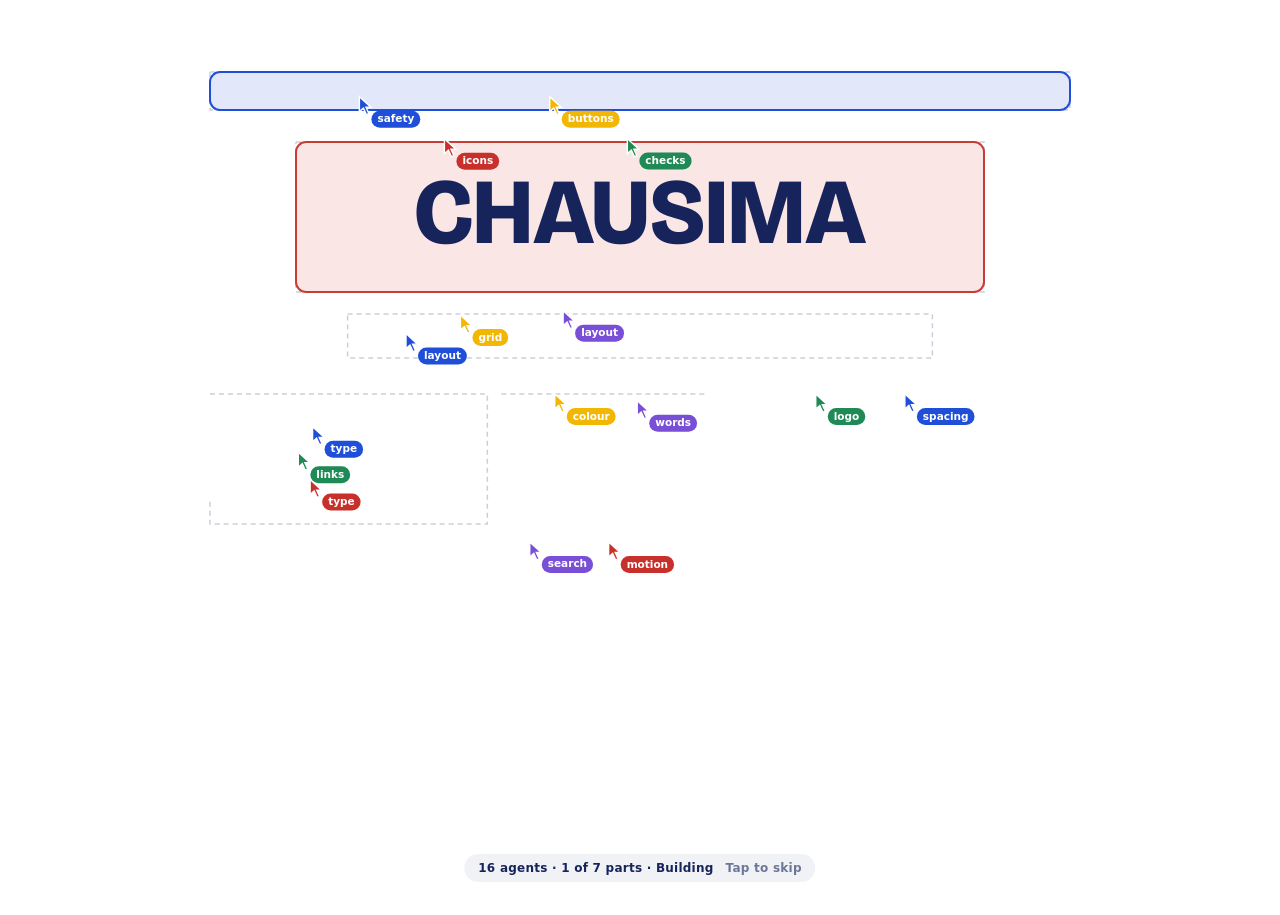
==== commit f59d9125: "New intro everywhere: a crew of cursor agents builds the page, then swarms into the name (once per v" ====
--- a/index.html
+++ b/index.html
@@ -5,11 +5,14 @@
 <meta name="viewport" content="width=device-width,initial-scale=1">
 <title>Chausima</title>
 <meta name="description" content="Chausima: search, the Chausima Suite, Mail, CTube and HWL Browser, with one Chausima Account.">
-<link rel="icon" href="/favicon.png">
+<link rel="icon" href="/favicon.svg" type="image/svg+xml">
+<link rel="icon" href="/favicon.png" sizes="192x192">
+<link rel="apple-touch-icon" href="/apple-touch-icon.png">
 <link rel="preconnect" href="https://fonts.googleapis.com">
 <link rel="preconnect" href="https://fonts.gstatic.com" crossorigin>
 <link href="https://fonts.googleapis.com/css2?family=Bricolage+Grotesque:opsz,wght@12..96,500;12..96,700;12..96,800&family=Atkinson+Hyperlegible:wght@400;700&display=swap" rel="stylesheet">
 <script src="/apps.js" defer></script>
+<script src="/build-intro.js?b=20261118build"></script>
 <style>
 :root{
   --bg:#ffffff; --ink:#17245c; --text:#232838; --soft:#5f6680; --line:#e4e7f0; --well:#f3f5fa;
@@ -141,14 +144,8 @@
   var $ = function (id) { return document.getElementById(id); };
   var hero = $("hero"), body = document.body;
 
-  /* the intro plays once per visit; any key or tap skips it */
-  var played = false; try { played = sessionStorage.getItem("chz.intro") === "1"; sessionStorage.setItem("chz.intro", "1"); } catch (e) {}
-  if (!played && !location.search) {
-    body.classList.add("intro");
-    var skip = function () { body.classList.remove("intro"); removeEventListener("keydown", skip); removeEventListener("pointerdown", skip); };
-    addEventListener("keydown", skip); addEventListener("pointerdown", skip);
-    setTimeout(skip, 2200);
-  }
+  /* the build intro plays once per visit; any key or tap skips it */
+  if (!location.search && window.BrandIntro) BrandIntro.play("home");
 
   var APPS = [
     ["Suite", "https://suite.chausima.com/", "var(--c4)", '<path d="M7 3.5h7l4 4V20.5H7z"/><path d="M14 3.5v4h4M9.5 12h6M9.5 15h6M9.5 18h4"/>'],
